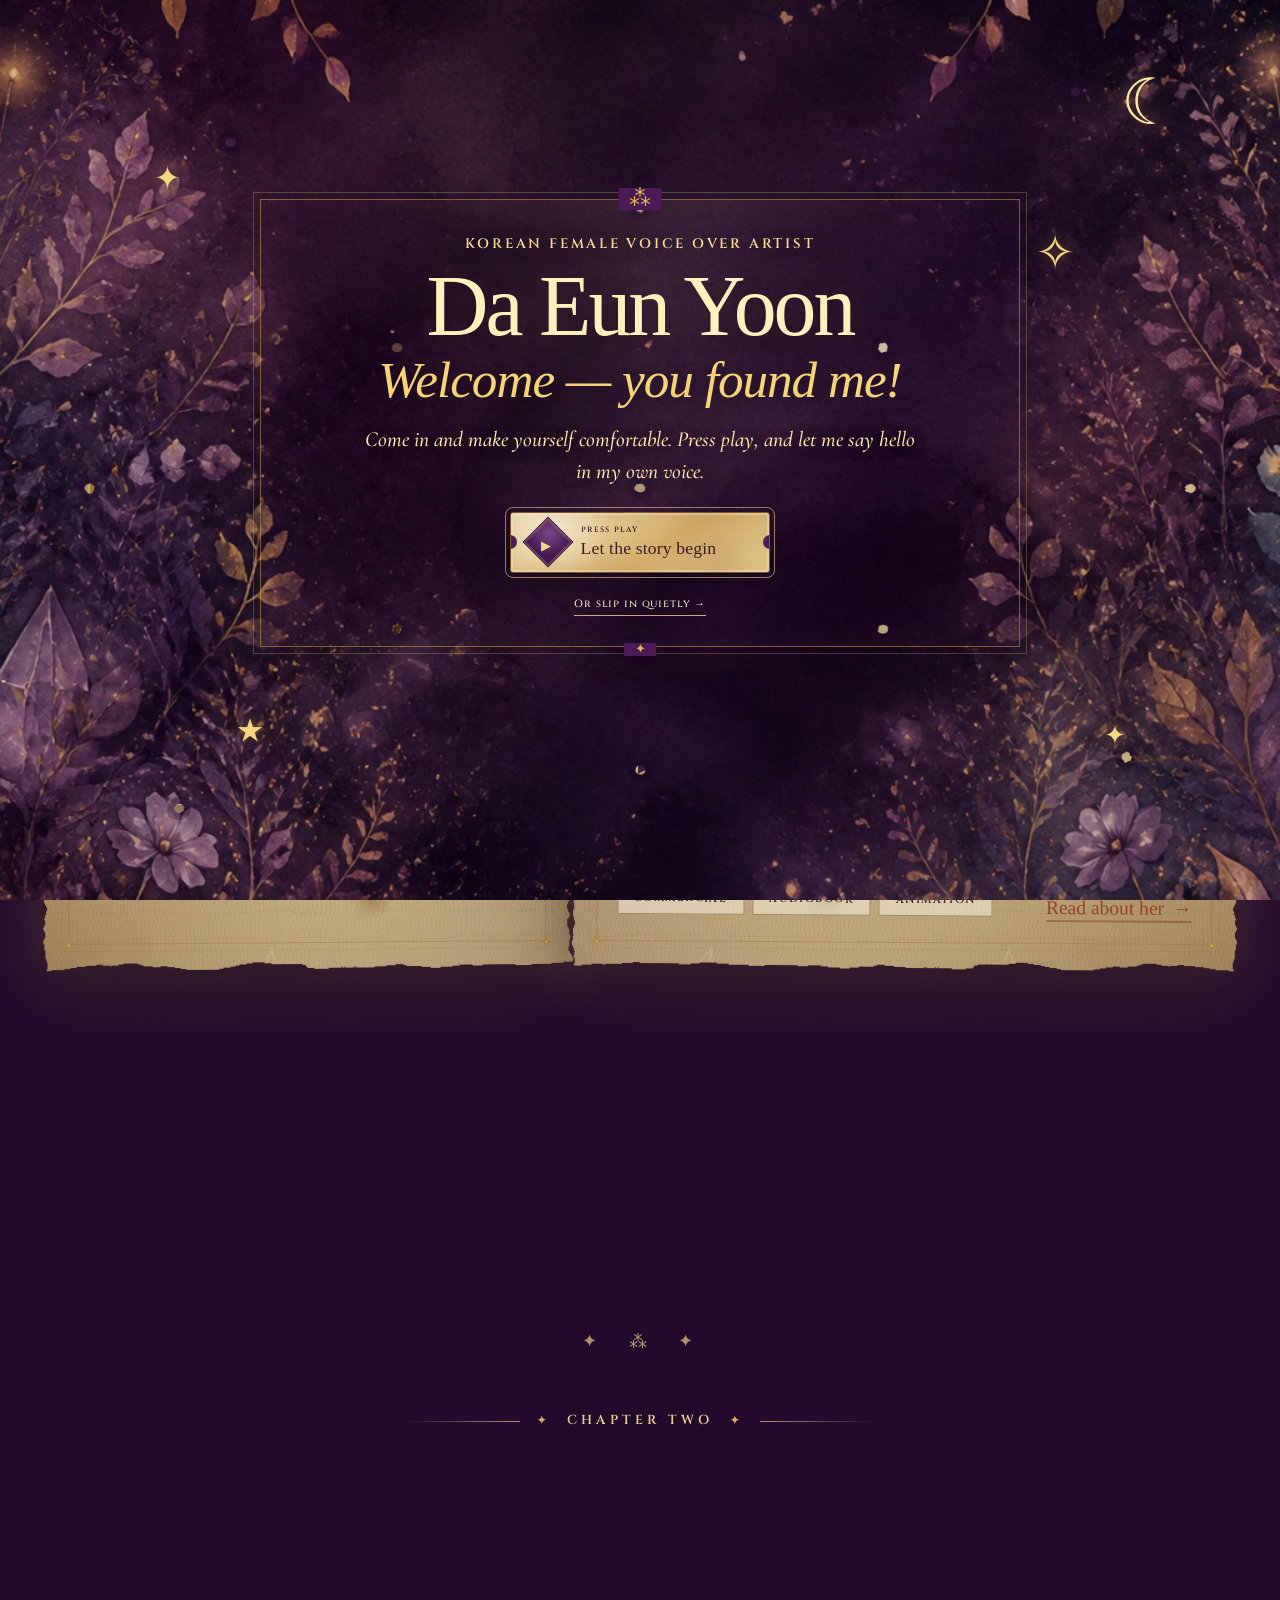
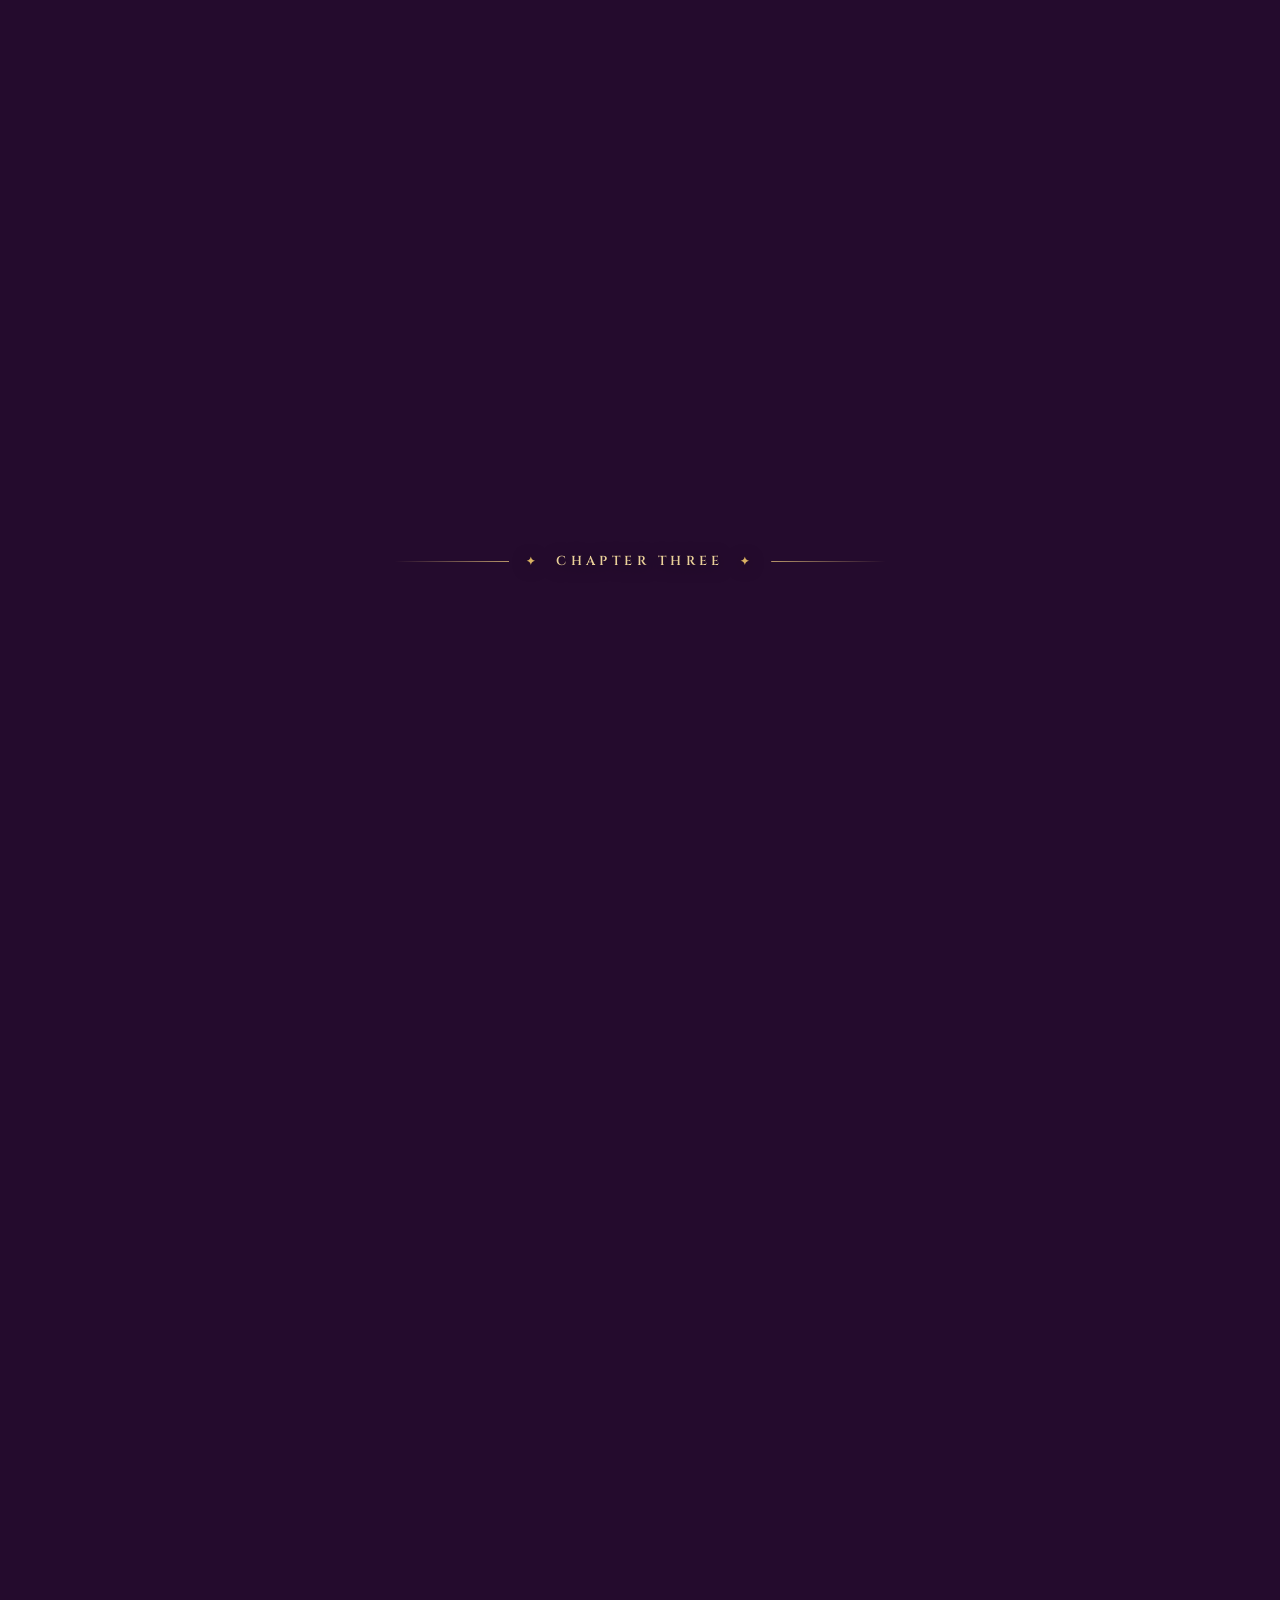
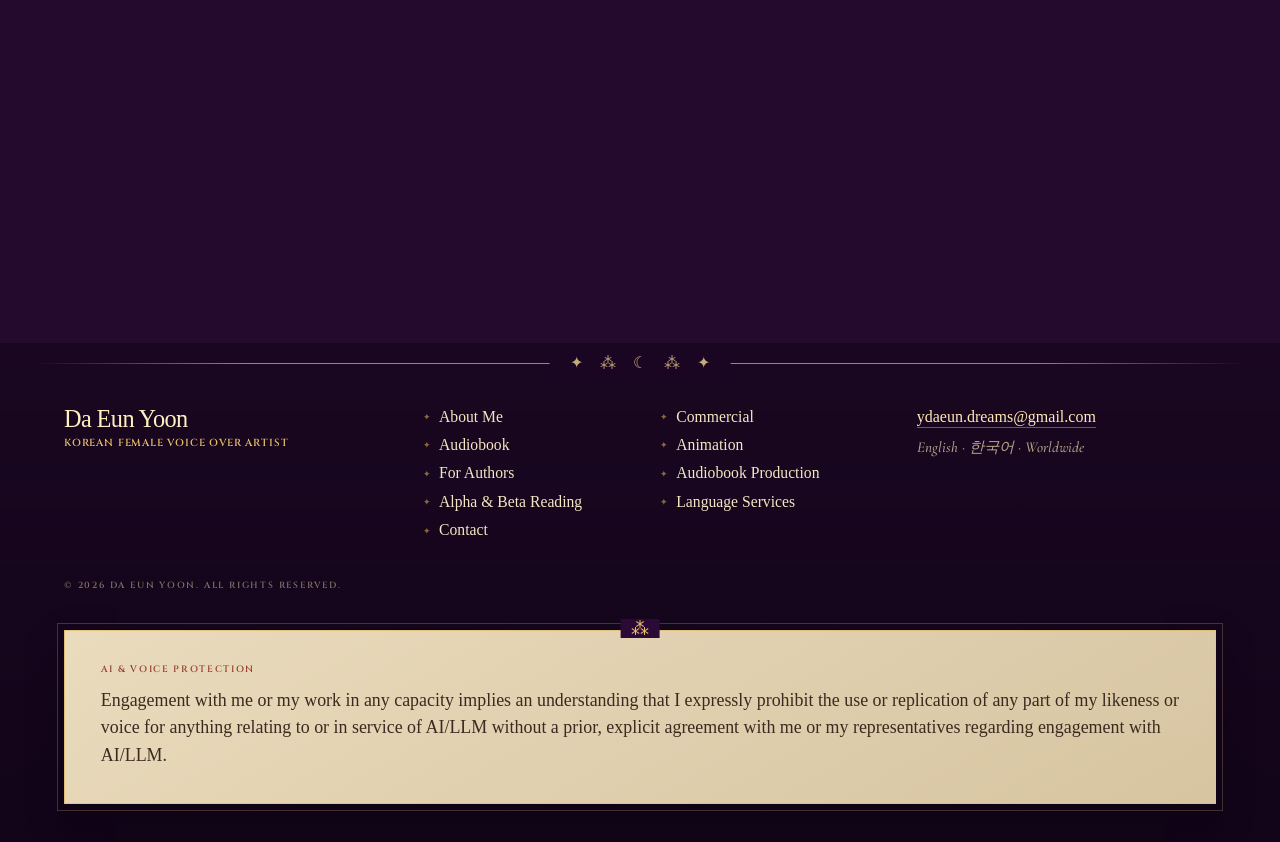
==== index.html @ 6a59459b "A title page, a real watermark, and the letter set as a book sets one The watermark looked bruised b" ====
<!doctype html>
<html lang="en">
<head>
  <meta charset="utf-8">
  <meta name="viewport" content="width=device-width, initial-scale=1">
  <meta name="description" content="Meet Da Eun Yoon, a multilingual Korean-English voice actor, storyteller and language professional recording from her home studio in Seoul.">
  <title>Da Eun Yoon | Korean Female Voice Over Artist</title>
  <link rel="preconnect" href="https://fonts.googleapis.com">
  <link rel="preconnect" href="https://fonts.gstatic.com" crossorigin>
  <link href="https://fonts.googleapis.com/css2?family=Cinzel:wght@500;600&family=Cormorant+Garamond:ital,wght@0,500;0,700;1,500&family=IM+Fell+English:ital@0;1&display=swap" rel="stylesheet">
  <link rel="stylesheet" href="styles.css">
</head>
<body class="page-home has-opening">
  <a class="skip-link" href="#main">Skip to content</a>

  <div class="stage-opening" data-opening aria-label="Website opening">
    <!-- The veil dissolves through an ink mask; script.js grows the blots. -->
    <svg class="ink-veil" viewBox="0 0 100 100" preserveAspectRatio="xMidYMid slice" aria-hidden="true">
      <defs>
        <radialGradient id="ink-soak">
          <stop offset="0%" stop-color="#000"/>
          <stop offset="68%" stop-color="#000"/>
          <stop offset="84%" stop-color="#555"/>
          <stop offset="94%" stop-color="#b4b4b4"/>
          <stop offset="100%" stop-color="#fff"/>
        </radialGradient>
        <mask id="ink-open" maskUnits="userSpaceOnUse" x="0" y="0" width="100" height="100">
          <rect x="0" y="0" width="100" height="100" fill="#fff"/>
          <g data-ink-front fill="url(#ink-soak)" style="isolation:isolate"></g>
        </mask>
        <mask id="ink-rim" maskUnits="userSpaceOnUse" x="0" y="0" width="100" height="100">
          <rect x="0" y="0" width="100" height="100" fill="#000"/>
          <g data-ink-edge fill="none" stroke="#fff" stroke-width="13"></g>
        </mask>
      </defs>
      <!-- Nesting the wet edge inside the reveal mask keeps it on the unsoaked
           side of the front, so interior seams between blots never show. -->
      <g mask="url(#ink-open)">
        <image class="ink-art" href="assets/images/opening/enchanted-watercolor-curtain.jpg" x="0" y="0" width="100" height="100" preserveAspectRatio="xMidYMid slice"/>
        <rect class="ink-shade" x="0" y="0" width="100" height="100"/>
        <g class="ink-rim" mask="url(#ink-rim)"><rect x="0" y="0" width="100" height="100"/></g>
      </g>
    </svg>
    <div class="ink-sparkles" data-ink-sparkles aria-hidden="true"></div>
    <div class="opening-stars" aria-hidden="true"><i>✦</i><i>✧</i><i>⋆</i><i>✦</i><i class="opening-moon">☾</i></div>
    <div class="opening-copy">
      <p class="opening-eyebrow">Korean Female Voice Over Artist</p>
      <p class="opening-title"><span class="opening-name">Da Eun Yoon</span><em class="opening-welcome">Welcome — you found me!</em></p>
      <p class="opening-intro">Come in and make yourself comfortable. Press play, and let me say hello in my own voice.</p>
      <button class="opening-button" type="button" data-curtain-open><span class="play-glyph">▶</span><span><small>Press play</small>Let the story begin</span></button>
      <button class="opening-skip" type="button" data-curtain-skip>Or slip in quietly <span>→</span></button>
      <audio data-opening-audio preload="none" src="assets/audio/commercial-english.mp3"></audio>
    </div>
  </div>
  <button class="opening-audio-stop" type="button" data-opening-stop hidden><span>■</span> Stop voice</button>

  <header class="site-header">
    <a class="brand" href="index.html" aria-label="Da Eun Yoon home"><span>Da Eun Yoon</span><small>Korean Female Voice Over Artist</small></a>
    <button class="menu-toggle" type="button" aria-label="Open menu" aria-expanded="false" aria-controls="site-nav" data-menu-toggle><span></span><span></span></button>
    <nav id="site-nav" class="site-nav" aria-label="Main navigation" data-menu>
      <a class="active" href="index.html">Home</a>
      <a href="about.html">About Me</a>
      <details class="nav-group">
        <summary>Voice Over <span aria-hidden="true">⌄</span></summary>
        <div class="nav-dropdown"><a href="commercial.html">Commercial</a><a href="audiobook.html">Audiobook</a><a href="animation.html">Animation</a></div>
      </details>
      <details class="nav-group">
        <summary>For Authors <span aria-hidden="true">⌄</span></summary>
        <div class="nav-dropdown"><a href="authors.html">For Authors</a><a href="audiobook-production.html">Audiobook Production</a><a href="alpha-beta-reading.html">Alpha &amp; Beta Reading</a></div>
      </details>
      <a href="language-services.html">Language Services</a>
      <a class="nav-contact" href="contact.html">Contact <span>↗</span></a>
    </nav>
  </header>

  <!-- Torn-paper edges. The filters distort only the paper layers, never the text. -->
  <svg class="tale-defs" aria-hidden="true" focusable="false" width="0" height="0">
    <filter id="deckle" x="-8%" y="-8%" width="116%" height="116%" color-interpolation-filters="sRGB">
      <feTurbulence type="fractalNoise" baseFrequency="0.013 0.05" numOctaves="3" seed="9" result="grain"/>
      <feDisplacementMap in="SourceGraphic" in2="grain" scale="13" xChannelSelector="R" yChannelSelector="G"/>
    </filter>
    <filter id="deckle-wide" x="-6%" y="-12%" width="112%" height="124%" color-interpolation-filters="sRGB">
      <feTurbulence type="fractalNoise" baseFrequency="0.008 0.06" numOctaves="3" seed="23" result="grain"/>
      <feDisplacementMap in="SourceGraphic" in2="grain" scale="11" xChannelSelector="R" yChannelSelector="G"/>
    </filter>
  </svg>

  <main id="main">
    <section class="tale-spread" aria-labelledby="tale-opening-line">
      <p class="tale-chapter-mark"><i aria-hidden="true">✦</i><span>Chapter One</span><i aria-hidden="true">✦</i></p>

      <div class="tale-book">
        <article class="tale-leaf tale-leaf-verso reveal">
          <span class="tale-paper" aria-hidden="true"></span>
          <div class="tale-leaf-inner">
            <figure class="tale-portrait">
              <div class="tale-arch">
                <img src="assets/images/home/da-eun-hero.webp" alt="Da Eun Yoon recording at her microphone" width="1500" height="2000" decoding="async" fetchpriority="high">
                <span class="tale-arch-deco" aria-hidden="true">
                  <b class="tale-arch-rule"></b>
                  <i class="" style="--x:6%;--y:20%;--s:22px;--d:0.0s"></i>
                  <i class="is-star" style="--x:88%;--y:14%;--s:17px;--d:0.7s"></i>
                  <i class="" style="--x:2%;--y:52%;--s:15px;--d:1.4s"></i>
                  <i class="" style="--x:94%;--y:44%;--s:19px;--d:2.1s"></i>
                  <i class="is-star" style="--x:10%;--y:80%;--s:13px;--d:2.8s"></i>
                  <i class="" style="--x:90%;--y:76%;--s:15px;--d:3.5s"></i>
                  <i class="is-star" style="--x:46%;--y:3%;--s:17px;--d:4.2s"></i>
                  <i class="" style="--x:22%;--y:7%;--s:13px;--d:4.9s"></i>
                  <i class="" style="--x:70%;--y:5%;--s:15px;--d:5.6s"></i>
                  <i class="" style="--x:-2%;--y:34%;--s:12px;--d:6.3s"></i>
                  <i class="is-star" style="--x:97%;--y:62%;--s:13px;--d:7.0s"></i>
                  <i class="" style="--x:34%;--y:96%;--s:15px;--d:7.7s"></i>
                  <i class="" style="--x:64%;--y:97%;--s:12px;--d:8.4s"></i>
                </span>
              </div>
              <figcaption>Recorded in her own small chamber<br><span>RØDE NT1 · Scarlett 2i2 · Audacity</span></figcaption>
            </figure>
          </div>
        </article>

        <article class="tale-leaf tale-leaf-recto reveal delay-1">
          <span class="tale-paper" aria-hidden="true"></span>
          <div class="tale-leaf-inner">
            <p class="tale-cartouche" aria-hidden="true"><i>✦</i><b>❦</b><i>✦</i></p>

            <h1 class="tale-byline tale-byline-open" id="tale-opening-line">
              <span class="tale-name">Da Eun Yoon</span>
              <span class="tale-epithet">The Storytelling Fairy</span>
              <span class="tale-role">Korean &amp; English Voice Over Artist</span>
            </h1>

            <p class="tale-ask">Can I be the voice for your story?</p>

            <section class="tale-voices" id="featured-demos" aria-labelledby="tale-voices-heading">
              <h2 class="tale-rubric tale-rubric-lead" id="tale-voices-heading"><span>Come and listen</span></h2>

              <div class="audio-player tale-track" data-audio-player>
                <button type="button" class="audio-toggle" aria-label="Play commercial demo" data-fairy-stop="1"><span>▶</span></button>
                <div class="audio-info"><strong>Commercial</strong><div class="audio-track"><i></i></div><small data-time>01:27</small></div>
                <audio preload="none" src="assets/audio/commercial-english.mp3"></audio>
              </div>
              <div class="audio-player tale-track" data-audio-player>
                <button type="button" class="audio-toggle" aria-label="Play audiobook demo"><span>▶</span></button>
                <div class="audio-info"><strong>Audiobook</strong><div class="audio-track"><i></i></div><small data-time>02:58</small></div>
                <audio preload="none" src="assets/audio/audiobook-featured.mp3"></audio>
              </div>
              <div class="audio-player tale-track" data-audio-player>
                <button type="button" class="audio-toggle" aria-label="Play animation demo"><span>▶</span></button>
                <div class="audio-info"><strong>Animation</strong><div class="audio-track"><i></i></div><small data-time>02:36</small></div>
                <audio preload="none" src="assets/audio/animation-english.mp3"></audio>
              </div>
            </section>

            <nav class="tale-more" aria-label="More voice over demos">
              <p>Hear more, in full</p>
              <span><a class="tale-pill" href="commercial.html">Commercial</a><a class="tale-pill" href="audiobook.html">Audiobook</a><a class="tale-pill" href="animation.html">Animation</a></span>
              <a class="tale-onward" href="about.html" data-fairy-stop="2">Read about her <em aria-hidden="true">→</em></a>
            </nav>
          </div>
        </article>
      </div>

      <article class="tale-leaf tale-slip reveal delay-2" aria-labelledby="tale-notes-heading">
        <span class="tale-paper" aria-hidden="true"></span>
        <div class="tale-leaf-inner">
          <h2 class="tale-rubric tale-rubric-lead" id="tale-notes-heading"><span>What makes Da Eun special</span></h2>
          <dl class="tale-dl">
            <div><dt>Multilingual storyteller</dt><dd>Native Korean &amp; English · Intermediate Spanish &amp; Mandarin</dd></div>
            <div><dt>Wandered far</dt><dd>Seoul · Chicago · New York City · Singapore</dd></div>
            <div><dt>Raised on stage &amp; ink</dt><dd>Theatre · Acting · Playwriting · Costume design · Visual art</dd></div>
            <div><dt>Keeper of two tongues</dt><dd>Interpreted across webtoon, trade &amp; export, K-beauty, food, fire safety, pilates — and whatever comes next</dd></div>
            <div><dt>After hours</dt><dd>Cat parent · Painting · Cooking · Collecting languages · Crime thrillers from <em>Castle</em> to <em>The Mentalist</em> · Hot chocolate, and yes, the marshmallows too</dd></div>
          </dl>
          <p class="tale-sendoff">Let your journey begin<i aria-hidden="true">✦</i></p>
        </div>
      </article>

      <p class="tale-flourish" aria-hidden="true">✦ &nbsp; ⁂ &nbsp; ✦</p>
    </section>

    <section class="tale-chapter" aria-labelledby="audible-heading">
      <p class="tale-chapter-mark"><i aria-hidden="true">✦</i><span>Chapter Two</span><i aria-hidden="true">✦</i></p>

      <div class="tale-sheet reveal">
        <span class="tale-paper" aria-hidden="true"></span>

        <div class="tale-ribbon" aria-hidden="true">
          <div class="tale-ribbon-track">
            <span>Currently playing on Audible</span><i>✦</i><span>Currently playing on Audible</span><i>✦</i><span>Currently playing on Audible</span><i>✦</i><span>Currently playing on Audible</span><i>✦</i>
          </div>
        </div>

        <div class="tale-sheet-inner">
          <header class="tale-chapter-head">
            <h2 id="audible-heading">The newest stories <em>in my voice.</em></h2>
            <a class="tale-quill" href="https://www.audible.com/search?searchNarrator=Da+Eun+Yoon" target="_blank" rel="noopener">View the Whole Audible Page <em aria-hidden="true">↗</em></a>
          </header>

          <ol class="tale-shelf">
            <li><a href="https://www.audible.com/pd/Love-Language-Audiobook/B0GGVCK79Q" target="_blank" rel="noopener" data-fairy-stop="3"><span class="tale-folio">I</span><strong>Love Language</strong><em>Christine Ko</em><b>Listen <i aria-hidden="true">↗</i></b></a></li>
            <li><a href="https://www.audible.com/search?keywords=The+Loom+Tree" target="_blank" rel="noopener"><span class="tale-folio">II</span><strong>The Loom Tree</strong><em>Angela Mi Young Hur</em><b>Listen <i aria-hidden="true">↗</i></b></a></li>
            <li><a href="https://www.audible.com/search?keywords=Inheritance+Jane+Park" target="_blank" rel="noopener"><span class="tale-folio">III</span><strong>Inheritance</strong><em>Jane Park</em><b>Listen <i aria-hidden="true">↗</i></b></a></li>
          </ol>

          <p class="tale-marginalia"><span>Coming soon</span> <em>The Silence Between</em> <i aria-hidden="true">✦</i></p>

          <section class="tale-press" aria-label="Publishers Da Eun has recorded for">
            <h3>Stories recorded for</h3>
            <div>
              <img src="assets/images/home/penguin-random-house.webp" alt="Penguin Random House Audio" width="402" height="125" loading="lazy" decoding="async">
              <img src="assets/images/home/audible.webp" alt="Audible" width="351" height="143" loading="lazy" decoding="async">
              <img src="assets/images/home/tantor.webp" alt="Tantor Media" width="212" height="237" loading="lazy" decoding="async">
              <img src="assets/images/home/tuttle.webp" alt="Tuttle Publishing" width="250" height="78" loading="lazy" decoding="async">
              <img src="assets/images/home/dreamscape-logo.jpg" alt="Dreamscape Media" width="1610" height="846" loading="lazy" decoding="async">
              <img class="is-reversed" src="assets/images/home/podium-logo.svg" alt="Podium Audio" width="122" height="23" loading="lazy" decoding="async">
              <span class="tale-press-more">And more…</span>
            </div>
          </section>
        </div>
      </div>
    </section>

    <section class="tale-chapter tale-letter-chapter" aria-labelledby="letter-heading">
      <p class="tale-chapter-mark"><i aria-hidden="true">✦</i><span>Chapter Three</span><i aria-hidden="true">✦</i></p>

      <div class="tale-sheet tale-letter reveal">
        <span class="tale-paper" aria-hidden="true"></span>
        <div class="tale-sheet-inner">
          <h2 class="tale-rubric" id="letter-heading"><span>A letter, left open on the desk</span></h2>

          <div class="tale-letter-text">
          <p class="tale-salutation">Dear fellow storyteller,</p>

          <div class="tale-prose tale-letter-body">
            <p>Stories — books, theatre, film — have accompanied my life for as long as I can remember. They have brought me great joy and just as much heartache, because I follow the characters closely and step into their world as though it were my own. And each time one ends, I find I am carrying something out of it that I never brought in.</p>
            <p>That is why I have fallen in love with this craft. Everything moves so quickly now that we barely have time to look into our own lives, let alone a neighbour’s. A story is somewhere to stop and breathe — to live a while as someone else, and come back holding a small piece of what makes each of us human.</p>
            <p>Once, in an acting class at Northwestern University, we were asked to bring in someone from our own lives and play them. I brought my Korean grandmother: the one who sat by the window and prayed, somewhere far inside a world of her own, who never seemed to hear a seven-year-old asking her to come out and play in the snow.</p>
            <p>What has stayed with me is what happened when I finished. Every one of my classmates had something to say. Something in it had found them, or risen up in them unasked. Some had seen their own grandmother. Some had seen themselves — the child doing the calling. Some had seen a person they spent years trying to reach and never did.</p>
            <p>Nothing in that piece was familiar to them: not the language, not the country, not the century my grandmother seemed to be living in. Six and a half thousand miles lay between that classroom and the window she sat at. And still it found them. That was when I understood how far and how deep a story can travel — straight through the walls we build to keep ourselves safe, and then grow too afraid to open, in case the whole house comes down.</p>
            <p>It doesn’t. It only adds another room. That is why I tell stories, and why I believe every one of them deserves a corner of the world’s bookshelf. I would like to help yours reach the corner it is looking for.</p>
            <p>Thank you for coming this far. You have heard mine now — so tell me yours. Turn the page, and let us find out what we might make together.</p>
          </div>

          <p class="tale-signoff">Warmly,<span>Da Eun Yoon</span></p>
          <span class="tale-wax" aria-hidden="true"><b>DY</b></span>
          </div>

          <nav class="tale-letter-ways" aria-label="Ways to begin">
            <a class="tale-seal-link" href="mailto:ydaeun.dreams@gmail.com?subject=Voice%20over%20enquiry&amp;body=Hi%20Da%20Eun%2C%0A%0A%E2%80%94%20About%20you%20%E2%80%94%0AName%3A%0ACompany%20%2F%20brand%3A%0AWebsite%3A%0A%0A%E2%80%94%20The%20project%20%E2%80%94%0AProject%20type%3A%20(commercial%2C%20audiobook%2C%20animation%2C%20e-learning%2C%20narration%2C%20other)%0ALanguage%3A%20(English%2C%20Korean%2C%20or%20both)%0AScript%20length%3A%20(word%20count%2C%20or%20finished%20minutes)%0ATone%20%2F%20feeling%3A%0AReference%20(optional)%3A%20(a%20link%20to%20a%20read%20you%20like)%0A%0A%E2%80%94%20Usage%20%E2%80%94%0AWhere%20it%20will%20run%3A%20(broadcast%2C%20online%2C%20social%2C%20internal%2C%20retail%2C%20phone%20system)%0ATerritory%3A%0ATerm%3A%20(how%20long%20it%20stays%20in%20use)%0A%0A%E2%80%94%20Practicalities%20%E2%80%94%0ADeadline%3A%0ASession%3A%20(self-directed%2C%20or%20live%20direction%20by%20Zoom%20%2F%20Source-Connect)%0ADeliverables%3A%20(raw%20or%20edited%2C%20file%20format)%0ABudget%20range%3A%0A%0AA%20little%20more%20about%20the%20project%3A%0A%0A%0AThank%20you%2C%0A">
              <b>Write to me directly</b>
              <em>ydaeun.dreams@gmail.com</em>
            </a>
            <a class="tale-seal-link" href="authors.html">
              <b>Audiobook production</b>
              <em>Full narration &amp; production for authors</em>
            </a>
            <a class="tale-seal-link" href="alpha-beta-reading.html">
              <b>Alpha &amp; beta reading</b>
              <em>An honest ear before you commit</em>
            </a>
            <a class="tale-seal-link" href="language-services.html">
              <b>Korean ↔ English</b>
              <em>Translation &amp; interpretation</em>
            </a>
          </nav>
        </div>
      </div>
    </section>
  </main>

  <footer class="site-footer"><div><a class="brand footer-brand" href="index.html"><span>Da Eun Yoon</span><small>Korean Female Voice Over Artist</small></a></div><div class="footer-nav"><a href="about.html">About Me</a><a href="commercial.html">Commercial</a><a href="audiobook.html">Audiobook</a><a href="animation.html">Animation</a><a href="authors.html">For Authors</a><a href="audiobook-production.html">Audiobook Production</a><a href="alpha-beta-reading.html">Alpha &amp; Beta Reading</a><a href="language-services.html">Language Services</a><a href="contact.html">Contact</a></div><div class="footer-contact"><a href="mailto:ydaeun.dreams@gmail.com">ydaeun.dreams@gmail.com</a><p>English · 한국어 · Worldwide</p></div><p class="legal">© <span data-year></span> Da Eun Yoon. All rights reserved.</p><div class="ai-protection" role="note" aria-label="AI and voice protection notice"><span>AI &amp; Voice Protection</span><p>Engagement with me or my work in any capacity implies an understanding that I expressly prohibit the use or replication of any part of my likeness or voice for anything relating to or in service of AI/LLM without a prior, explicit agreement with me or my representatives regarding engagement with AI/LLM.</p></div></footer>
  <script src="script.js"></script>
</body>
</html>
---- styles.css ----
/* ==========================================================================
   DA EUN YOON — "The illuminated leaf"
   One storybook vocabulary for every page: aged parchment laid on an
   enchanted ground, iron-gall ink, rubricated headings and gilt rules.
   Paper texture, foxing and torn edges live on a filtered <span class="tale-paper">
   so the SVG displacement never touches the type sitting above it.
   ========================================================================== */

:root {
  --leaf: #e8d5ad;          /* parchment body        */
  --leaf-lit: #f5e7c6;      /* where the light falls */
  --sepia: #3b2a20;         /* iron-gall ink         */
  --sepia-soft: #6d5641;    /* faded ink             */
  --sepia-read: #402d20;    /* ink at reading size   */
  --rubric: #98402f;        /* rubricated red        */
  --gilt: #b1873c;
  --gilt-lit: #e6c37c;
  --gilt-deep: #7f5c22;
  --dusk: #240b2d;          /* the ground beneath    */
  --story-gold: #e7bd62;
  --story-cream: #fff0c2;
  --cream: #fffaf1;
  --fell: "IM Fell English", Georgia, serif;
  --caps: "Cinzel", Georgia, serif;
  --hand: "Cormorant Garamond", Georgia, serif;
  /* The site chrome — header strip, nav panel, the fixed backdrop behind the
     page — shows this under gradients of .82 to .95 opacity, so it gets a
     heavily compressed copy: 264KB rather than 680KB, on every page. */
  --curtain: url("assets/images/opening/curtain-veil.jpg");
  --watermark: url("data:image/svg+xml,%3Csvg xmlns='http://www.w3.org/2000/svg' viewBox='0 0 240 240'%3E%3Cg fill='none' stroke='%23fffdf2' stroke-width='1.5' stroke-linejoin='round'%3E%3Cpath d='M60 34 L66 54 L86 60 L66 66 L60 86 L54 66 L34 60 L54 54 Z'/%3E%3Cpath d='M180 154 L186 174 L206 180 L186 186 L180 206 L174 186 L154 180 L174 174 Z'/%3E%3C/g%3E%3Cg fill='%23fffdf2'%3E%3Ccircle cx='180' cy='60' r='2.6'/%3E%3Ccircle cx='60' cy='180' r='2.6'/%3E%3C/g%3E%3C/svg%3E");
  --fiber: url("data:image/svg+xml,%3Csvg xmlns='http://www.w3.org/2000/svg' viewBox='0 0 220 220'%3E%3Cfilter id='f'%3E%3CfeTurbulence type='fractalNoise' baseFrequency='.85' numOctaves='3' stitchTiles='stitch'/%3E%3C/filter%3E%3Crect width='220' height='220' filter='url(%23f)'/%3E%3C/svg%3E");
}

* { box-sizing: border-box; }
html { scroll-behavior: smooth; overflow-x: clip; }
body { margin: 0; overflow-x: clip; background: var(--dusk); color: var(--sepia); font: 500 17.5px/1.62 var(--hand); }
body::before { content: ""; position: fixed; inset: 0; z-index: 99; pointer-events: none; opacity: .028; background-image: url("data:image/svg+xml,%3Csvg viewBox='0 0 180 180' xmlns='http://www.w3.org/2000/svg'%3E%3Cfilter id='n'%3E%3CfeTurbulence type='fractalNoise' baseFrequency='.8' numOctaves='3' stitchTiles='stitch'/%3E%3C/filter%3E%3Crect width='100%25' height='100%25' filter='url(%23n)'/%3E%3C/svg%3E"); }
/* height:auto is what makes the width/height attributes safe. Without it the
   attribute lands as a presentational hint, both axes become definite, and any
   aspect-ratio the layout depends on is ignored. Rules that genuinely want a
   fixed height (.tale-arch img, .tale-plate img) are more specific and win. */
img, video { display: block; max-width: 100%; height: auto; }
button, a { -webkit-tap-highlight-color: transparent; }
a { color: inherit; }
h1, h2, h3 { margin: 0; }
h1, h2, h3, p { overflow-wrap: anywhere; }
.skip-link { position: fixed; left: -999px; top: 1rem; z-index: 200; background: white; padding: .75rem 1rem; }
.skip-link:focus { left: 1rem; }
:focus-visible { outline: 2px solid var(--story-gold); outline-offset: 3px; }

.motion-ready .reveal { opacity: 0; transform: translateY(22px); transition: opacity .75s ease, transform .75s ease; }
.motion-ready .reveal.is-visible { opacity: 1; transform: none; }
.motion-ready .delay-1 { transition-delay: .12s; }
.motion-ready .delay-2 { transition-delay: .24s; }

/* Home already downloads the full-quality curtain for the opening dissolve,
   where it is the showpiece and only 20% shaded. Pointing its chrome at the
   same file means one image on that page instead of two. */
.page-home { --curtain: url("assets/images/opening/enchanted-watercolor-curtain.jpg"); }

/* --- Header --------------------------------------------------------------- */
.site-header { position: relative; z-index: 30; display: flex; align-items: center; justify-content: space-between; min-height: 82px; padding: .8rem max(4vw, 1.25rem); background: linear-gradient(90deg, rgba(18,2,24,.95), rgba(53,16,62,.88), rgba(18,2,24,.95)), var(--curtain) center 42% / cover; border-bottom: 1px solid rgba(231,189,98,.7); color: var(--story-cream); box-shadow: 0 6px 26px rgba(14,1,20,.5), inset 0 0 28px rgba(236,193,103,.08); }
.brand { display: flex; flex-direction: column; line-height: 1; text-decoration: none; }
.brand span { color: var(--story-cream); font: 400 1.55rem/1 var(--fell); letter-spacing: -.025em; }
.brand small { margin-top: .35rem; color: var(--story-gold); font: 600 .64rem/1.25 var(--caps); letter-spacing: .08em; text-transform: uppercase; }
.site-nav { display: flex; align-items: center; gap: clamp(.35rem, 1vw, .85rem); }
.site-nav a, .site-nav summary { position: relative; padding: .52rem .7rem; border: 1px solid transparent; border-radius: 3px; color: #f9ebc8; text-decoration: none; font: 400 .95rem/1 var(--fell); transition: color .2s, border-color .2s, background .2s, transform .2s; }
.site-nav summary { display: flex; align-items: center; gap: .45rem; list-style: none; cursor: pointer; }
.site-nav summary::-webkit-details-marker { display: none; }
.site-nav summary span { color: var(--story-gold); font-size: .72rem; transition: transform .2s; }
.nav-group { position: relative; }
.nav-group[open] summary span { transform: rotate(180deg); }
.site-nav a:hover, .site-nav a.active, .site-nav summary:hover, .nav-group.active > summary, .nav-group[open] > summary { border-color: rgba(231,189,98,.58); background: rgba(255,238,185,.1); color: #ffe09a; transform: translateY(-1px); }
.nav-dropdown { position: absolute; z-index: 50; top: calc(100% + .75rem); left: 50%; display: none; width: max-content; min-width: 210px; padding: .5rem; border: 1px solid rgba(231,189,98,.62); background: linear-gradient(rgba(45,9,53,.97), rgba(28,4,35,.99)), var(--curtain) center / cover; box-shadow: 0 14px 30px rgba(13,1,17,.3); transform: translateX(-50%); }
.nav-group[open] .nav-dropdown { display: grid; }
.nav-dropdown a { display: block; padding: .72rem .85rem; border: 0; border-bottom: 1px solid rgba(231,189,98,.18); border-radius: 0; white-space: nowrap; }
.nav-dropdown a:last-child { border-bottom: 0; }
.nav-dropdown a:hover, .nav-dropdown a.active { border-color: rgba(231,189,98,.18); background: rgba(255,238,185,.1); transform: none; }
.site-nav .nav-contact { padding: .58rem .85rem; border: 1px solid #d8ad54; border-radius: 3px; background: linear-gradient(145deg, #f3e3b9, #d5af6c 60%, #efd79e); color: #3a1c27; box-shadow: inset 0 0 0 2px rgba(255,246,218,.35), 0 4px 12px rgba(15,2,19,.22); }
.site-nav .nav-contact:hover, .site-nav .nav-contact.active { border-color: #f0d184; background: linear-gradient(145deg, #fff0c6, #e1bc73 60%, #f4dfa9); color: #32123d; }
.menu-toggle { display: none; width: 44px; height: 44px; border: 0; background: transparent; padding: 12px; }
.menu-toggle span { display: block; height: 2px; margin: 6px 0; background: var(--story-gold); transition: transform .2s; }

/* --- Opening curtain ------------------------------------------------------ */
.stage-opening { position: fixed; inset: 0; z-index: 120; display: grid; place-items: center; min-height: 100vh; min-height: 100dvh; overflow: hidden; background: transparent; color: var(--cream); }
.stage-opening.is-gone { display: none; pointer-events: none; }

/* The veil, dissolved by spreading ink rather than pulled aside ------------- */
.ink-veil { position: absolute; z-index: 0; inset: 0; width: 100%; height: 100%; }
.ink-shade { fill: rgba(16, 2, 22, .2); }
.ink-blot { transform: translate(var(--x), var(--y)) rotate(var(--r0)) scale(.004); }
[data-ink-front] .ink-blot { mix-blend-mode: darken; }
.stage-opening.is-open .ink-blot {
  animation: inkSpread 1900ms cubic-bezier(.26, .66, .36, 1) var(--d) both;
}
.stage-opening.is-open .ink-blot-drop { animation-duration: 1200ms; }
@keyframes inkSpread {
  from { transform: translate(var(--x), var(--y)) rotate(var(--r0)) scale(.004); }
  to   { transform: translate(var(--x), var(--y)) rotate(var(--r1)) scale(calc(var(--s) / 100)); }
}
/* pigment pooling where the paper is still wet */
.ink-rim rect { fill: #1c0526; }
.ink-rim { opacity: .3; }
.stage-opening.is-open .ink-veil { animation: inkVeilSoak 900ms ease-in 2650ms both; }
@keyframes inkVeilSoak { to { opacity: 0; } }

/* gold motes catching the light along the wet edge */
.ink-sparkles { position: absolute; z-index: 4; inset: 0; overflow: hidden; pointer-events: none; }
.ink-mote {
  position: absolute;
  width: 4px;
  height: 4px;
  border-radius: 50%;
  background: radial-gradient(circle at 35% 32%, #fffdf0, #ffd982 52%, rgba(224, 158, 54, 0) 78%);
  box-shadow: 0 0 10px rgba(255, 214, 130, .85);
  animation: inkMote 1150ms ease-out forwards;
}
.ink-mote.is-star {
  width: auto;
  height: auto;
  border-radius: 0;
  background: none;
  box-shadow: none;
  color: #ffe09b;
  font: 400 .78rem/1 Georgia, serif;
  text-shadow: 0 0 12px rgba(255, 213, 126, .95);
}
@keyframes inkMote {
  from { opacity: 0; transform: translate(0, 0) scale(.2); }
  22%  { opacity: 1; transform: translate(0, 0) scale(var(--scale)); }
  to   { opacity: 0; transform: translate(var(--drift), var(--rise)) scale(calc(var(--scale) * .35)); }
}
.opening-copy { position: relative; top: -3vh; z-index: 3; width: min(82%, 760px); padding: clamp(1.35rem, 2.8vw, 2.2rem) clamp(1.2rem, 4vw, 3.4rem) clamp(1.25rem, 2.6vw, 1.9rem); border: 1px solid rgba(229,181,77,.48); outline: 1px solid rgba(244,211,137,.25); outline-offset: 6px; background: radial-gradient(ellipse at 50% 15%, rgba(255,235,178,.08), transparent 58%), rgba(35,7,42,.12); color: #fff0c7; box-shadow: inset 0 0 35px rgba(246,211,130,.035), 0 12px 40px rgba(14,0,18,.12); text-align: center; text-shadow: 0 2px 16px rgba(12,0,18,.45); transition: opacity .24s ease, transform .24s ease; }
.opening-copy::before, .opening-copy::after { position: absolute; left: 50%; padding: 0 .65rem; background: #4e1c59; color: #e7b94e; font: 400 1.35rem/1 var(--fell); transform: translateX(-50%); }
.opening-copy::before { content: "⁂"; top: -.72rem; }
.opening-copy::after { content: "✦\FE0E"; bottom: -.62rem; font-size: .8rem; }
.stage-opening.is-open .opening-copy { opacity: 0; transform: scale(.965) translateY(-6px); pointer-events: none; transition: opacity .5s ease, transform .7s cubic-bezier(.3,.7,.3,1); }
.stage-opening.is-open .opening-stars { opacity: 0; transition: opacity .8s ease; }
.opening-eyebrow { margin: 0 0 .85rem; color: #f7dc98; font: 600 clamp(0.72rem, 1.08vw, 0.912rem)/1.4 var(--caps); letter-spacing: .2em; text-transform: uppercase; }
/* Not a heading: the curtain is a splash, and the page's real h1 is her
   name inside <main>. Two h1s saying "Da Eun Yoon" helped nobody. */
.opening-title { margin: 0; }
.opening-name { display: block; color: #fff1be; font: 400 clamp(3.4rem, 6.7vw, 6.35rem)/.9 var(--fell); letter-spacing: -.035em; text-shadow: 0 3px 18px rgba(22,2,26,.55), 0 0 24px rgba(255,219,120,.12); }
.opening-welcome { display: block; margin-top: .18em; color: #f6d477; font: italic 400 clamp(2rem, 4vw, 3.55rem)/.96 var(--fell); letter-spacing: -.02em; }
.opening-intro { max-width: 560px; margin: 1.2rem auto 1.45rem; color: #ffe9ad; font: italic 500 clamp(1.218rem, 1.682vw, 1.485rem)/1.5 var(--hand); }
.opening-button { position: relative; display: inline-flex; align-items: center; gap: .9rem; min-width: 260px; padding: .72rem 1.2rem; overflow: hidden; border: 1px solid #7d5528; border-radius: 3px; outline: 1px solid rgba(241,211,147,.58); outline-offset: 4px; background: radial-gradient(circle at 18% 22%, rgba(255,255,255,.46), transparent 25%), radial-gradient(circle at 82% 78%, rgba(126,77,29,.19), transparent 33%), linear-gradient(145deg,#f3e3b9,#d5af6c 58%,#efd79e); color: #3a1c27; box-shadow: 0 10px 24px rgba(0,0,0,.31), inset 0 0 20px rgba(116,67,22,.15), inset 0 0 0 2px rgba(255,246,218,.4); cursor: pointer; transition: transform .2s, box-shadow .2s; }
.opening-button::before, .opening-button::after { content: ""; position: absolute; top: 50%; width: 14px; height: 14px; border-radius: 50%; background: #4a1d58; transform: translateY(-50%); }
.opening-button::before { left: -8px; }.opening-button::after { right: -8px; }
.opening-button:hover { transform: translateY(-3px); box-shadow: 0 13px 28px rgba(0,0,0,.36), inset 0 0 0 2px rgba(255,248,220,.58); }
.opening-button > span:last-child { display: grid; text-align: left; font: 400 1.1rem/1.05 var(--fell); letter-spacing: .01em; }
.opening-button small { margin-bottom: .25rem; font: 600 .48rem/1 var(--caps); letter-spacing: .16em; text-transform: uppercase; }
.play-glyph { display: grid; place-items: center; width: 36px; height: 36px; border: 1px solid #32123d; background: radial-gradient(circle at 35% 30%, #7b4785, #42174f 70%); color: #f2d591; box-shadow: inset 0 0 0 2px rgba(240,207,127,.16); padding: 0 0 1px 2px; transform: rotate(45deg); }
.opening-button .play-glyph { font-size: 0; }
.opening-button .play-glyph::after { content: "▶"; font-size: .8rem; transform: rotate(-45deg); }
.opening-skip { display: block; margin: 1.25rem auto 0; padding: .25rem 0; border: 0; border-bottom: 1px solid rgba(255,232,170,.72); background: transparent; color: #fff3cf; font: 500 .66rem var(--caps); letter-spacing: .08em; cursor: pointer; }
.opening-skip:hover { color: white; border-color: white; }
.opening-audio-stop { position: fixed; z-index: 110; top: max(5.8rem, 9vh); right: max(1rem,3vw); display: inline-flex; align-items: center; gap: .65rem; padding: .72rem 1rem; border: 1px solid #ddb956; border-radius: 99px; background: #32103d; color: #fff0bc; box-shadow: 0 7px 20px rgba(25,4,30,.28), inset 0 0 0 2px rgba(255,223,135,.08); font: 600 .62rem var(--caps); letter-spacing: .06em; cursor: pointer; animation: stopControlIn .28s ease both; }
.opening-audio-stop[hidden] { display: none; }
.opening-audio-stop span { color: #f4cf72; font-size: .58rem; }
.opening-stars { position: absolute; inset: 0; z-index: 2; pointer-events: none; transition: opacity .58s ease; }
.opening-stars i { position: absolute; font-style: normal; color: #f6d680; text-shadow: 0 0 18px rgba(255,220,123,.46); animation: twinkle 2.2s ease-in-out infinite alternate; }
.opening-stars i:nth-child(1) { left: 12%; top: 17%; font-size: 2rem; }.opening-stars i:nth-child(2) { right: 16%; top: 24%; font-size: 3rem; animation-delay: .7s; }.opening-stars i:nth-child(3) { left: 18%; bottom: 13%; font-size: 4rem; animation-delay: 1.2s; }.opening-stars i:nth-child(4) { right: 12%; bottom: 16%; font-size: 1.6rem; }
.opening-stars .opening-moon { right: 8%; top: 8%; color: #ffe5a1; font-size: clamp(3.2rem, 5vw, 5rem); line-height: 1; text-shadow: 0 0 22px rgba(255,221,126,.58); animation-delay: .35s; }
@keyframes twinkle { to { transform: scale(.55) rotate(20deg); opacity: .3; } }
@keyframes stopControlIn { from { opacity: 0; transform: translateY(10px); } }

/* --- Shared audio player skeleton ---------------------------------------- */
.audio-player { display: flex; align-items: center; gap: 1rem; min-width: 0; }
.audio-toggle { flex: 0 0 auto; display: grid; place-items: center; width: 48px; height: 48px; border-radius: 50%; cursor: pointer; }
.audio-toggle span { padding-left: 2px; }
.audio-player.is-playing .audio-toggle span { font-size: 0; padding: 0; }
.audio-player.is-playing .audio-toggle span::after { content: "Ⅱ"; font-size: .85rem; }
.audio-info { flex: 1; min-width: 0; display: grid; grid-template-columns: 1fr auto; align-items: center; gap: .3rem .8rem; }
.audio-info strong { grid-column: 1/-1; overflow: hidden; text-overflow: ellipsis; white-space: nowrap; }
.audio-track { position: relative; height: 5px; overflow: hidden; background: rgba(23,35,31,.18); cursor: pointer; }
.audio-track i { position: absolute; inset: 0; width: auto; transform: scaleX(0); transform-origin: left center; pointer-events: none; }

/* --- The ground ----------------------------------------------------------- */
.tale-defs { position: absolute; width: 0; height: 0; overflow: hidden; }

/* The ground moves onto the fixed layer below, so the starfield can sit
   between it and the page. main painting its own gradient buried them. */
main { position: relative; }
main::before {
  content: "";
  position: fixed;
  inset: 0;
  z-index: -1;
  pointer-events: none;
  background:
    linear-gradient(168deg, rgba(34, 10, 44, .86), rgba(84, 42, 100, .68) 44%, rgba(26, 10, 38, .89)),
    var(--curtain) center / cover;
}

/* --- Chapter marks written straight onto the ground ---------------------- */
.tale-chapter-mark {
  display: flex;
  align-items: center;
  justify-content: center;
  gap: clamp(.7rem, 1.3vw, 1.25rem);
  margin: 0 0 clamp(1.15rem, 2vw, 2rem);
  color: #ecd29a;
  font: 600 clamp(0.72rem, 1.02vw, 0.888rem)/1 var(--caps);
  letter-spacing: .34em;
  text-transform: uppercase;
  text-align: center;
  text-shadow: 0 2px 16px rgba(10, 0, 16, .7);
}
.tale-chapter-mark i { color: #d9b262; font-size: .85em; font-style: normal; }
.tale-chapter-mark::before,
.tale-chapter-mark::after {
  content: "";
  flex: 0 1 auto;
  width: clamp(26px, 9vw, 158px);
  height: 1px;
  background: linear-gradient(90deg, transparent, rgba(230, 195, 124, .75));
}
.tale-chapter-mark::after { transform: scaleX(-1); }

.tale-flourish {
  margin: clamp(1.5rem, 2.6vw, 2.6rem) 0 0;
  color: rgba(233, 202, 141, .72);
  font: 400 1.1rem/1 Georgia, serif;
  letter-spacing: .26em;
  text-align: center;
  text-shadow: 0 2px 14px rgba(10, 0, 16, .6);
}

/* --- A sheet of old paper ------------------------------------------------ */
.tale-leaf, .tale-sheet { position: relative; isolation: isolate; }

.tale-paper {
  position: absolute;
  z-index: 0;
  inset: -9px;
  background-color: var(--leaf);
  background-image:
    /* where the light falls across the sheet */
    radial-gradient(ellipse 58% 42% at 22% 12%, rgba(255, 250, 230, .62), transparent 66%),
    /* foxing — the rust-brown blooms of a century in a drawer */
    radial-gradient(circle 74px at 50% 50%, rgba(146, 79, 30, .30), transparent 62%),
    radial-gradient(circle 52px at 50% 50%, rgba(133, 70, 27, .28), transparent 60%),
    radial-gradient(circle 38px at 50% 50%, rgba(120, 63, 26, .26), transparent 58%),
    radial-gradient(circle 30px at 50% 50%, rgba(147, 88, 36, .18), transparent 60%),
    radial-gradient(circle 62px at 50% 50%, rgba(126, 66, 25, .28), transparent 60%),
    radial-gradient(circle 26px at 50% 50%, rgba(139, 82, 33, .16), transparent 58%),
    radial-gradient(circle 34px at 50% 50%, rgba(132, 74, 29, .15), transparent 60%),
    radial-gradient(circle 22px at 50% 50%, rgba(142, 84, 34, .17), transparent 56%),
    /* laid lines and chain lines of hand-made paper */
    repeating-linear-gradient(90deg, rgba(112, 78, 42, .07) 0 1px, transparent 1px 4px),
    repeating-linear-gradient(0deg, rgba(112, 78, 42, .05) 0 1px, transparent 1px 27px),
    /* burnt, handled edges */
    radial-gradient(ellipse 90% 88% at 50% 48%, transparent 34%, rgba(97, 55, 20, .5) 99%),
    linear-gradient(150deg, #eeddb4, #e2cda1 40%, #d5bd8c 74%, #e4d2ab);
  background-blend-mode: soft-light, multiply, multiply, multiply, multiply, multiply, multiply, multiply, multiply, multiply, multiply, multiply, normal;
  background-repeat: no-repeat;
  background-size: auto, 100px 100px, 100px 100px, 100px 100px, 100px 100px, 100px 100px, 100px 100px, 100px 100px, 100px 100px, auto, auto, auto, auto;
  background-position:
    0 0,
    calc(7% - 43px) calc(76% + 26px),
    calc(89% + 39px) calc(19% - 31px),
    calc(62% + 12px) calc(92% + 42px),
    calc(33% - 17px) calc(41% - 9px),
    calc(96% + 46px) calc(64% + 14px),
    calc(48% - 2px) calc(21% - 29px),
    calc(18% - 32px) calc(33% - 17px),
    calc(78% + 28px) calc(47% - 3px),
    0 0, 0 0, 0 0, 0 0;
  filter: url(#deckle) drop-shadow(0 18px 30px rgba(14, 2, 20, .55)) drop-shadow(0 0 24px rgba(236, 190, 106, .28));
}
/* Light through the sheet, not ink on it. Outlined rather than solid, so the
   motif never reads as a blot even where two tiles meet. */
.tale-paper::before {
  content: "";
  position: absolute;
  inset: 0;
  z-index: 1;
  background-image: var(--watermark);
  background-size: 300px 300px;
  opacity: .16;
  pointer-events: none;
}

.tale-paper::after {
  content: "";
  position: absolute;
  inset: 0;
  background-image: var(--fiber);
  background-size: 190px 190px;
  mix-blend-mode: multiply;
  opacity: .26;
}
.tale-sheet > .tale-paper { filter: url(#deckle-wide) drop-shadow(0 20px 34px rgba(14, 2, 20, .55)) drop-shadow(0 0 26px rgba(236, 190, 106, .3)); }
.tale-leaf-recto > .tale-paper { transform: scaleX(-1); }
.tale-slip > .tale-paper { transform: scaleY(-1); }
.tale-sheet > .tale-paper { transform: scale(-1, -1); }

/* --- Gilt frame ruled inside every sheet --------------------------------- */
.tale-leaf-inner, .tale-sheet-inner { position: relative; }
.tale-leaf-inner::before, .tale-sheet-inner::before,
.tale-leaf-inner::after, .tale-sheet-inner::after {
  content: "";
  position: absolute;
  inset: clamp(.7rem, 1.1vw, 1.15rem);
  pointer-events: none;
}
.tale-leaf-inner::before, .tale-sheet-inner::before {
  border: 1px solid rgba(150, 112, 48, .42);
  outline: 1px solid rgba(150, 112, 48, .17);
  outline-offset: 6px;
}
.tale-leaf-inner::after, .tale-sheet-inner::after {
  background-image: url("data:image/svg+xml,%3Csvg xmlns='http://www.w3.org/2000/svg' viewBox='0 0 24 24'%3E%3Cpath d='M12 1.6 L13.7 10.3 L22.4 12 L13.7 13.7 L12 22.4 L10.3 13.7 L1.6 12 L10.3 10.3 Z' fill='%23b1873c'/%3E%3Ccircle cx='12' cy='12' r='1.5' fill='%23e6c37c'/%3E%3C/svg%3E"), url("data:image/svg+xml,%3Csvg xmlns='http://www.w3.org/2000/svg' viewBox='0 0 24 24'%3E%3Cpath d='M12 1.6 L13.7 10.3 L22.4 12 L13.7 13.7 L12 22.4 L10.3 13.7 L1.6 12 L10.3 10.3 Z' fill='%23b1873c'/%3E%3Ccircle cx='12' cy='12' r='1.5' fill='%23e6c37c'/%3E%3C/svg%3E"), url("data:image/svg+xml,%3Csvg xmlns='http://www.w3.org/2000/svg' viewBox='0 0 24 24'%3E%3Cpath d='M12 1.6 L13.7 10.3 L22.4 12 L13.7 13.7 L12 22.4 L10.3 13.7 L1.6 12 L10.3 10.3 Z' fill='%23b1873c'/%3E%3Ccircle cx='12' cy='12' r='1.5' fill='%23e6c37c'/%3E%3C/svg%3E"), url("data:image/svg+xml,%3Csvg xmlns='http://www.w3.org/2000/svg' viewBox='0 0 24 24'%3E%3Cpath d='M12 1.6 L13.7 10.3 L22.4 12 L13.7 13.7 L12 22.4 L10.3 13.7 L1.6 12 L10.3 10.3 Z' fill='%23b1873c'/%3E%3Ccircle cx='12' cy='12' r='1.5' fill='%23e6c37c'/%3E%3C/svg%3E");
  background-repeat: no-repeat;
  background-size: 15px 15px;
  background-position: left top, right top, left bottom, right bottom;
  /* the corners sit on the rule, not inside it */
  margin: -7.5px;
  padding: 7.5px;
}

/* --- The spread ---------------------------------------------------------- */
.tale-spread { padding: clamp(2rem, 3.4vw, 3.4rem) max(4vw, 1.25rem) clamp(1.5rem, 2.4vw, 2.4rem); }
.tale-book {
  display: grid;
  grid-template-columns: minmax(0, .88fr) minmax(0, 1.12fr);
  align-items: stretch;
  gap: clamp(1.1rem, 2.2vw, 2.6rem);
  width: min(1500px, 100%);
  margin: 0 auto;
}
.tale-book-even { grid-template-columns: minmax(0, 1fr) minmax(0, 1fr); }
.tale-leaf-verso { --tilt: -.5deg; }
.tale-leaf-recto { --tilt: .42deg; }
.tale-slip { --tilt: .3deg; width: min(1500px, 100%); margin: clamp(1.3rem, 2.4vw, 2.4rem) auto 0; }
.tale-leaf { transform: rotate(var(--tilt, 0deg)); }
.motion-ready .tale-leaf.reveal { opacity: 0; transform: translateY(24px) rotate(var(--tilt, 0deg)); }
.motion-ready .tale-leaf.reveal.is-visible { opacity: 1; transform: rotate(var(--tilt, 0deg)); }

.tale-leaf-inner {
  display: flex;
  flex-direction: column;
  height: 100%;
  padding: clamp(1.9rem, 3vw, 3.1rem) clamp(1.6rem, 2.7vw, 2.9rem) clamp(1.9rem, 2.8vw, 2.8rem);
}

/* --- Verso: the portrait plate ------------------------------------------- */
.tale-portrait {
  display: flex;
  flex: 1;
  flex-direction: column;
  align-items: center;
  justify-content: center;
  gap: clamp(1rem, 1.7vw, 1.6rem);
  margin: 0;
}
.tale-arch {
  position: relative;
  width: min(430px, 100%);
  aspect-ratio: .88;
  padding: 9px;
  border-radius: 50% 50% 5px 5px / 40% 40% 4px 4px;
  background: linear-gradient(158deg, #f0d69a, #b1873c 34%, #7d5a20 52%, #dcb96f 74%, #a67c33);
  box-shadow:
    0 20px 34px rgba(30, 12, 6, .38),
    inset 0 0 0 1px rgba(255, 243, 208, .55);
}
.tale-arch::before {
  content: "";
  position: absolute;
  inset: 3px;
  border-radius: 50% 50% 4px 4px / 40% 40% 3px 3px;
  border: 1px solid rgba(74, 47, 12, .45);
  pointer-events: none;
  z-index: 2;
}
.tale-arch img {
  width: 100%;
  height: 100%;
  border-radius: 50% 50% 3px 3px / 39% 39% 2px 2px;
  object-fit: cover;
  object-position: 56% 34%;
  /* Sepia at .46 was flattening her skin to beige and her lips to brown.
     Pulled back to a warm cast rather than a wash, with the saturation and
     contrast raised to put the life back in. */
  filter: sepia(.2) saturate(1.36) contrast(1.07) brightness(1.05);
}
.tale-arch::after {
  content: "";
  position: absolute;
  inset: 9px;
  border-radius: 50% 50% 3px 3px / 39% 39% 2px 2px;
  background:
    radial-gradient(ellipse at 50% 26%, rgba(255, 240, 205, .18), transparent 56%),
    linear-gradient(184deg, rgba(255, 246, 216, .1) 12%, transparent 46%, rgba(58, 33, 16, .38));
  box-shadow: inset 0 0 44px rgba(62, 36, 16, .4);
  pointer-events: none;
}
.tale-portrait figcaption {
  color: var(--sepia-soft);
  font: italic 500 clamp(1.16rem, 1.45vw, 1.334rem)/1.45 var(--hand);
  text-align: center;
}
.tale-portrait figcaption span {
  display: block;
  margin-top: .4rem;
  color: var(--gilt-deep);
  font: 400 clamp(.86rem, 1vw, .95rem)/1 var(--fell);
  letter-spacing: .12em;
}

/* --- A rectangular plate: photographs and moving pictures ---------------- */
.tale-plate {
  position: relative;
  padding: 8px;
  background: linear-gradient(158deg, #f0d69a, #b1873c 34%, #7d5a20 52%, #dcb96f 74%, #a67c33);
  box-shadow: 0 16px 28px rgba(30, 12, 6, .34), inset 0 0 0 1px rgba(255, 243, 208, .55);
}
.tale-plate::before {
  content: "";
  position: absolute;
  inset: 3px;
  border: 1px solid rgba(74, 47, 12, .45);
  pointer-events: none;
  z-index: 2;
}
.tale-plate img, .tale-plate video {
  width: 100%;
  background: #1d0a24;
  filter: sepia(.4) saturate(1.14) contrast(1.03);
}
.tale-plate img { height: 100%; object-fit: cover; }
/* Posters and footage rarely agree on shape; the frame decides. */
.tale-plate video { aspect-ratio: 16 / 9; object-fit: cover; }
.tale-plate-portrait img { aspect-ratio: .82; }
.tale-figure { display: flex; flex-direction: column; gap: clamp(.75rem, 1.3vw, 1.15rem); margin: 0; }
.tale-figure-fill { flex: 1; justify-content: center; }
.tale-figure figcaption {
  color: var(--sepia-soft);
  font: italic 500 clamp(1.137rem, 1.392vw, 1.299rem)/1.45 var(--hand);
  text-align: center;
}
.tale-figure figcaption span {
  display: block;
  margin-top: .4rem;
  color: var(--gilt-deep);
  font: 400 clamp(.86rem, 1vw, .95rem)/1.3 var(--fell);
  font-style: normal;
  letter-spacing: .12em;
}

/* --- An illuminated emblem, where a page has no photograph --------------- */
.tale-emblem {
  position: relative;
  display: grid;
  flex: 1;
  place-items: center;
  align-content: center;
  gap: clamp(1rem, 1.8vw, 1.7rem);
  min-height: clamp(280px, 34vw, 430px);
  padding: clamp(1.8rem, 3vw, 3rem);
  border: 1px solid var(--gilt-deep);
  outline: 1px solid rgba(177, 135, 60, .4);
  outline-offset: 5px;
  background:
    radial-gradient(circle at 28% 20%, rgba(255, 226, 160, .28), transparent 56%),
    linear-gradient(150deg, #52215f, #2b0d36 58%, #46184f);
  box-shadow: inset 0 0 0 2px rgba(232, 197, 128, .28), 0 14px 28px rgba(46, 22, 10, .34);
  text-align: center;
}
.tale-emblem-glyph {
  display: grid;
  place-items: center;
  width: clamp(96px, 11vw, 148px);
  height: clamp(96px, 11vw, 148px);
  border: 1px solid rgba(232, 197, 128, .5);
  border-radius: 50%;
  color: #f2d28c;
  font: 400 clamp(2.9rem, 5vw, 4.4rem)/1 var(--fell);
  text-shadow: 0 2px 18px rgba(18, 2, 24, .8);
}
.tale-emblem p {
  max-width: 22ch;
  margin: 0;
  color: #f8e2ab;
  font: italic 500 clamp(1.276rem, 1.74vw, 1.624rem)/1.4 var(--hand);
}
.tale-emblem small {
  color: rgba(242, 210, 140, .82);
  font: 600 clamp(0.648rem, 0.888vw, 0.768rem)/1 var(--caps);
  letter-spacing: .24em;
  text-transform: uppercase;
}
.tale-emblem-stars { position: absolute; inset: 0; pointer-events: none; }
.tale-emblem-stars i {
  position: absolute;
  color: rgba(246, 214, 128, .72);
  font-size: 1rem;
  font-style: normal;
  text-shadow: 0 0 14px rgba(255, 220, 123, .5);
}
.tale-emblem-stars i:nth-child(1) { left: 12%; top: 14%; }
.tale-emblem-stars i:nth-child(2) { right: 13%; top: 22%; font-size: 1.4rem; }
.tale-emblem-stars i:nth-child(3) { left: 17%; bottom: 15%; font-size: .8rem; }
.tale-emblem-stars i:nth-child(4) { right: 15%; bottom: 12%; font-size: 1.15rem; }

/* --- Recto: the opening line --------------------------------------------- */
.tale-opening {
  display: flow-root;
  margin: 0;
  color: var(--sepia);
  font: 400 clamp(2.1rem, 3.15vw, 3.35rem)/1.16 var(--fell);
  letter-spacing: 0;
}
.tale-opening em { color: var(--rubric); font-style: italic; }

/* The descriptors used to run on inside the title and pushed it to three
   lines. Demoted to a second line under it, they wrap beside the versal
   instead of below it, and the step down in family, size and colour keeps the
   two apart without either going quiet. */
.tale-title-sub {
  display: block;
  max-width: 46ch;
  margin-top: clamp(.45rem, .8vw, .7rem);
  color: var(--sepia-read);
  font: italic 500 clamp(1.18rem, 1.5vw, 1.42rem)/1.45 var(--hand);
  letter-spacing: .004em;
}
.tale-versal {
  float: left;
  display: grid;
  place-items: center;
  width: clamp(72px, 7.1vw, 104px);
  height: clamp(72px, 7.1vw, 104px);
  margin: .3rem clamp(.7rem, 1.1vw, 1.05rem) .15rem 0;
  border: 1px solid var(--gilt-deep);
  outline: 1px solid rgba(177, 135, 60, .42);
  outline-offset: 3px;
  background:
    radial-gradient(circle at 26% 20%, rgba(255, 226, 160, .32), transparent 58%),
    linear-gradient(150deg, #52215f, #2b0d36 58%, #46184f);
  box-shadow: inset 0 0 0 2px rgba(232, 197, 128, .3), 0 8px 18px rgba(46, 22, 10, .32);
  color: #f2d28c;
  font: 400 clamp(3.2rem, 4.5vw, 4.5rem)/1 var(--fell);
  text-shadow: 0 2px 12px rgba(18, 2, 24, .7);
}

.tale-byline { margin: clamp(1.2rem, 1.9vw, 1.9rem) 0 clamp(1.4rem, 2.2vw, 2.1rem); text-align: center; }
.tale-name {
  display: flex;
  align-items: center;
  justify-content: center;
  gap: clamp(.7rem, 1.3vw, 1.25rem);
  color: var(--sepia);
  font: 400 clamp(1.5rem, 2.1vw, 2.15rem)/1 var(--fell);
}
.tale-name::before, .tale-name::after {
  content: "";
  width: clamp(26px, 6vw, 78px);
  height: 1px;
  background: linear-gradient(90deg, transparent, var(--gilt));
}
.tale-name::after { transform: scaleX(-1); }
/* The epithet is the half people remember, so it carries the ink weight and
   the italic; the trade below it stays in the quiet Cinzel caps that every
   other detail line uses. Two devices apart, so neither shouts over the name. */
.tale-epithet {
  display: block;
  margin-top: .5rem;
  color: var(--rubric);
  font: italic 600 clamp(1.08rem, 1.36vw, 1.28rem)/1.3 var(--hand);
  letter-spacing: .015em;
}

.tale-role {
  display: block;
  margin-top: .55rem;
  color: var(--gilt-deep);
  font: 600 clamp(0.648rem, 0.912vw, 0.792rem)/1.5 var(--caps);
  letter-spacing: .26em;
  text-transform: uppercase;
}

/* --- Rubricated section headings ----------------------------------------- */
.tale-rubric {
  display: flex;
  align-items: center;
  gap: .85rem;
  margin: 0 0 clamp(.7rem, 1.1vw, 1rem);
  color: var(--rubric);
  font: 600 clamp(0.696rem, 0.96vw, 0.828rem)/1.4 var(--caps);
  letter-spacing: .22em;
  text-transform: uppercase;
}
.tale-rubric span::before { content: "✦\FE0E"; margin-right: .55rem; color: var(--gilt); font-size: .82em; }
.tale-rubric::after {
  content: "";
  flex: 1;
  min-width: 18px;
  height: 1px;
  background: linear-gradient(90deg, rgba(177, 135, 60, .6), transparent);
}
.tale-rubric-mid { justify-content: center; }
.tale-rubric-mid::after { content: none; }
.tale-rubric-mid::before {
  content: "";
  flex: 1;
  min-width: 18px;
  height: 1px;
  background: linear-gradient(90deg, transparent, rgba(177, 135, 60, .6));
}
.tale-rubric-mid span { flex: 0 0 auto; }
.tale-rubric-mid span::after { content: "\FE0E"; }

/* --- Headings and prose inside a sheet ----------------------------------- */
.tale-head {
  max-width: 26ch;
  color: var(--sepia);
  text-wrap: balance;
  font: 400 clamp(1.95rem, 3.3vw, 3.5rem)/1.08 var(--fell);
}
.tale-head em { color: var(--rubric); font-style: italic; }
.tale-head-mid { max-width: 30ch; margin-inline: auto; text-align: center; }
.tale-subhead {
  color: var(--sepia);
  text-wrap: balance;
  font: 400 clamp(1.35rem, 2vw, 1.95rem)/1.15 var(--fell);
}
.tale-subhead em { color: var(--rubric); font-style: italic; }

.tale-lede {
  max-width: 62ch;
  margin: clamp(1rem, 1.7vw, 1.5rem) 0 0;
  color: var(--sepia-read);
  font: italic 500 clamp(1.276rem, 1.682vw, 1.566rem)/1.5 var(--hand);
}
.tale-prose { max-width: 66ch; }
.tale-prose p {
  margin: clamp(.85rem, 1.3vw, 1.1rem) 0 0;
  color: var(--sepia-read);
  font: 500 clamp(1.218rem, 1.415vw, 1.346rem)/1.62 var(--hand);
}
.tale-prose p:first-child { margin-top: 0; }
.tale-prose em { font-style: italic; }
.tale-prose strong { color: var(--sepia); font-weight: 700; }
.tale-prose-mid { margin-inline: auto; text-align: center; }

/* Pricing was fine print at the foot of the page; a buyer looking for it had
   to read past everything else. Given its own panel it can be found. */
.tale-pricing {
  max-width: 78ch;
  margin: clamp(1.9rem, 3vw, 2.8rem) 0 0;
  padding: clamp(1.3rem, 2vw, 1.8rem) clamp(1.4rem, 2.2vw, 2rem);
  border: 1px solid rgba(150, 112, 48, .46);
  outline: 1px solid rgba(177, 135, 60, .22);
  outline-offset: 4px;
  background: rgba(255, 245, 216, .4);
}

.tale-pricing .tale-prose { margin-top: .7rem; }
.tale-pricing .tale-tags { margin-top: clamp(.9rem, 1.4vw, 1.15rem); }
.tale-pricing .tale-seal { margin-top: clamp(1.1rem, 1.7vw, 1.45rem); }
.tale-pricing-note {
  margin: clamp(.9rem, 1.4vw, 1.15rem) 0 0;
  color: var(--sepia-soft);
  font: italic 500 clamp(1.02rem, 1.18vw, 1.12rem)/1.5 var(--hand);
}

.tale-note {
  max-width: 78ch;
  margin: clamp(1.3rem, 2.1vw, 2rem) 0 0;
  padding-top: clamp(.8rem, 1.2vw, 1.05rem);
  border-top: 1px solid rgba(150, 112, 48, .34);
  color: var(--sepia-soft);
  font: italic 500 clamp(1.102rem, 1.276vw, 1.206rem)/1.5 var(--hand);
}
.tale-note-mid { margin-inline: auto; text-align: center; }

.tale-quote {
  position: relative;
  margin: clamp(1.4rem, 2.2vw, 2.1rem) 0 0;
  padding: clamp(1rem, 1.7vw, 1.5rem) 0 clamp(1rem, 1.7vw, 1.5rem) clamp(2.2rem, 3.4vw, 3.2rem);
  border-top: 1px solid rgba(150, 112, 48, .34);
  border-bottom: 1px solid rgba(150, 112, 48, .34);
  color: var(--sepia);
  font: italic 400 clamp(1.25rem, 1.9vw, 1.75rem)/1.32 var(--fell);
}
.tale-quote::before {
  content: "“";
  position: absolute;
  left: 0;
  top: clamp(.5rem, 1.1vw, .95rem);
  color: var(--gilt);
  font: 400 clamp(3rem, 4.6vw, 4.4rem)/1 var(--fell);
}
.tale-quote strong { display: block; margin-top: .4rem; color: var(--rubric); font-style: normal; font-weight: 400; }
.tale-quote cite {
  display: block;
  margin-top: .8rem;
  color: var(--gilt-deep);
  font: 600 .58rem/1 var(--caps);
  font-style: normal;
  letter-spacing: .18em;
  text-transform: uppercase;
}

/* --- Notes written in the margin ----------------------------------------- */
.tale-dl {
  display: grid;
  grid-template-columns: repeat(var(--cols, 5), minmax(0, 1fr));
  gap: clamp(.9rem, 1.7vw, 2rem);
  margin: 0;
}
.tale-dl dt {
  color: var(--sepia);
  font: 600 clamp(0.66rem, 0.864vw, 0.744rem)/1.35 var(--caps);
  letter-spacing: .14em;
  text-transform: uppercase;
}
.tale-dl dt::before { content: "✦\FE0E"; margin-right: .45rem; color: var(--gilt); font-size: .72em; }
.tale-dl dd {
  margin: .42rem 0 0;
  color: var(--sepia-soft);
  font: 500 clamp(1.09rem, 1.276vw, 1.218rem)/1.42 var(--hand);
}
.tale-dl dd em { font-style: italic; }
.tale-slip .tale-leaf-inner { padding: clamp(1.5rem, 2.3vw, 2.3rem) clamp(1.6rem, 2.7vw, 2.9rem) clamp(1.7rem, 2.5vw, 2.5rem); }

/* --- Cards ruled onto the sheet ------------------------------------------ */
.tale-cards {
  display: grid;
  grid-template-columns: repeat(var(--cols, 3), minmax(0, 1fr));
  gap: clamp(.9rem, 1.6vw, 1.5rem);
  margin: clamp(1.3rem, 2.1vw, 2rem) 0 0;
  padding: 0;
  list-style: none;
}
.tale-card {
  display: flex;
  flex-direction: column;
  gap: .5rem;
  padding: clamp(1.1rem, 1.7vw, 1.5rem);
  border: 1px solid rgba(150, 112, 48, .45);
  background: linear-gradient(160deg, rgba(255, 250, 231, .58), rgba(246, 233, 202, .3));
  box-shadow: inset 0 0 22px rgba(120, 78, 34, .07), 4px 5px 0 rgba(96, 60, 24, .12);
  text-decoration: none;
}
.tale-card > span {
  color: var(--rubric);
  font: 600 clamp(0.624rem, 0.84vw, 0.72rem)/1.4 var(--caps);
  letter-spacing: .18em;
  text-transform: uppercase;
}
.tale-card h3 {
  color: var(--sepia);
  text-wrap: balance;
  font: 400 clamp(1.3rem, 1.8vw, 1.68rem)/1.1 var(--fell);
}
.tale-card p {
  margin: 0;
  color: var(--sepia-read);
  font: 500 clamp(1.137rem, 1.299vw, 1.253rem)/1.5 var(--hand);
}
.tale-card ul { margin: .2rem 0 0; padding: 0; list-style: none; }
.tale-card li {
  padding: .42rem 0;
  border-bottom: 1px dotted rgba(140, 104, 58, .5);
  color: var(--sepia-read);
  font: 500 clamp(1.102rem, 1.253vw, 1.206rem)/1.4 var(--hand);
}
.tale-card li::before { content: "✦\FE0E"; margin-right: .5rem; color: var(--gilt); font-size: .68em; }
.tale-card li:last-child { border-bottom: 0; }
.tale-card > b {
  margin-top: auto;
  padding-top: .7rem;
  color: var(--rubric);
  font: 600 .57rem/1 var(--caps);
  letter-spacing: .18em;
  text-transform: uppercase;
}
.tale-card > b i { font-style: normal; transition: margin .2s; }
.tale-card-lit { background: linear-gradient(160deg, rgba(255, 246, 214, .78), rgba(240, 220, 176, .48)); box-shadow: inset 0 0 26px rgba(120, 78, 34, .11), 5px 6px 0 rgba(96, 60, 24, .18); }
a.tale-card { transition: transform .22s, box-shadow .22s, background .22s; }
a.tale-card:hover { transform: translateY(-4px); background: linear-gradient(160deg, rgba(255, 250, 231, .9), rgba(243, 227, 190, .62)); box-shadow: inset 0 0 26px rgba(120, 78, 34, .09), 7px 8px 0 rgba(96, 60, 24, .2); }
a.tale-card:hover > b i { margin-left: .35rem; }
.tale-card .tale-card-folio {
  color: var(--gilt-deep);
  font: 400 clamp(1.6rem, 2.4vw, 2.3rem)/1 var(--fell);
  letter-spacing: .06em;
  text-transform: none;
}
.tale-card .audio-player { margin-top: auto; padding-top: .85rem; border-top: 1px dotted rgba(140, 104, 58, .5); }
.tale-card .tale-dl { margin-top: .3rem; }

/* --- A numbered path through the book ------------------------------------ */
.tale-steps { margin: clamp(1.3rem, 2.1vw, 2rem) 0 0; padding: 0; list-style: none; }
.tale-steps li {
  display: grid;
  grid-template-columns: clamp(46px, 4.4vw, 66px) minmax(0, 1fr);
  align-items: baseline;
  gap: clamp(.8rem, 1.6vw, 1.7rem);
  padding: clamp(.85rem, 1.4vw, 1.2rem) clamp(.2rem, .7vw, .7rem);
  border-top: 1px dotted rgba(140, 104, 58, .55);
}
.tale-steps li:last-child { border-bottom: 1px dotted rgba(140, 104, 58, .55); }
.tale-steps > li > span {
  color: var(--gilt-deep);
  font: 400 clamp(1.3rem, 1.9vw, 1.85rem)/1 var(--fell);
  letter-spacing: .06em;
}
.tale-steps h3 {
  color: var(--sepia);
  font: 400 clamp(1.3rem, 1.9vw, 1.8rem)/1.12 var(--fell);
}
.tale-steps p {
  margin: .35rem 0 0;
  max-width: 62ch;
  color: var(--sepia-read);
  font: 500 clamp(1.16rem, 1.322vw, 1.276rem)/1.5 var(--hand);
}

/* --- A shelf of linked titles -------------------------------------------- */
.tale-shelf { margin: clamp(1.6rem, 2.6vw, 2.4rem) 0 0; padding: 0; list-style: none; }
.tale-shelf li { border-top: 1px dotted rgba(140, 104, 58, .55); }
.tale-shelf li:last-child { border-bottom: 1px dotted rgba(140, 104, 58, .55); }
.tale-shelf a {
  display: grid;
  grid-template-columns: clamp(38px, 3.6vw, 58px) minmax(0, max-content) minmax(0, 1fr) auto;
  align-items: center;
  gap: clamp(.7rem, 2.4vw, 3rem);
  padding: clamp(.85rem, 1.5vw, 1.3rem) clamp(.35rem, .9vw, .95rem);
  text-decoration: none;
  /* translate, not padding — padding relaid the row on every frame of the hover */
  transition: background .25s ease, transform .25s ease;
}
.tale-shelf a:hover { transform: translateX(clamp(.45rem, .9vw, .9rem)); background: linear-gradient(90deg, rgba(255, 246, 219, .8), rgba(255, 246, 219, .1)); }
.tale-folio { color: var(--gilt-deep); font: 400 clamp(1.15rem, 1.6vw, 1.65rem)/1 var(--fell); letter-spacing: .06em; }
.tale-shelf strong { color: var(--sepia); font: 400 clamp(1.4rem, 2.2vw, 2.15rem)/1.05 var(--fell); }
.tale-shelf em {
  display: flex;
  align-items: baseline;
  gap: clamp(.7rem, 1.4vw, 1.4rem);
  color: var(--sepia-soft);
  font: italic 500 clamp(1.137rem, 1.392vw, 1.322rem)/1.25 var(--hand);
}
.tale-shelf em::before {
  content: "";
  flex: 1;
  min-width: 18px;
  border-bottom: 2px dotted rgba(140, 104, 58, .55);
  transform: translateY(-.3em);
}
.tale-shelf b { color: var(--rubric); font: 600 .57rem/1 var(--caps); letter-spacing: .18em; text-transform: uppercase; white-space: nowrap; }
.tale-shelf b i { font-style: normal; }

/* --- Words pinned to the page like specimen labels ----------------------- */
.tale-tags { display: flex; flex-wrap: wrap; gap: .55rem; margin: clamp(1.1rem, 1.8vw, 1.6rem) 0 0; padding: 0; list-style: none; }
.tale-tags li {
  padding: .45rem .9rem;
  border: 1px solid rgba(150, 112, 48, .48);
  background: rgba(255, 247, 224, .3);
  color: var(--sepia);
  font: 400 clamp(1rem, 1.2vw, 1.15rem)/1 var(--fell);
}
.tale-tags li:nth-child(3n) { transform: rotate(-1deg); }
.tale-tags li:nth-child(4n) { transform: rotate(.9deg); }

/* --- Buttons: a gilt plate and a small-caps pill ------------------------- */
.tale-actions { display: flex; flex-wrap: wrap; align-items: center; gap: clamp(.7rem, 1.4vw, 1.2rem); margin: clamp(1.2rem, 2vw, 1.8rem) 0 0; }
.tale-actions-mid { justify-content: center; }
.tale-seal {
  position: relative;
  display: inline-flex;
  align-items: center;
  gap: .7rem;
  padding: .68rem 1.25rem;
  border: 1px solid #7d5528;
  outline: 1px solid rgba(150, 112, 48, .45);
  outline-offset: 3px;
  background:
    radial-gradient(circle at 18% 22%, rgba(255, 255, 255, .5), transparent 26%),
    linear-gradient(145deg, #f3e3b9, #d5af6c 58%, #efd79e);
  box-shadow: 0 8px 18px rgba(46, 22, 10, .3), inset 0 0 0 2px rgba(255, 246, 218, .42);
  color: #3a1c27;
  font: 400 clamp(1rem, 1.18vw, 1.14rem)/1 var(--fell);
  text-decoration: none;
  transition: transform .2s, box-shadow .2s;
}
.tale-seal span { color: var(--gilt-deep); font-size: .85em; }
.tale-seal:hover { transform: translateY(-3px); box-shadow: 0 12px 24px rgba(46, 22, 10, .36), inset 0 0 0 2px rgba(255, 248, 220, .6); }
.tale-pill {
  padding: .48rem .9rem;
  border: 1px solid rgba(150, 112, 48, .48);
  background: rgba(255, 247, 224, .22);
  color: var(--sepia);
  font: 600 .56rem/1.3 var(--caps);
  letter-spacing: .15em;
  text-decoration: none;
  text-transform: uppercase;
  transition: background .2s, color .2s, border-color .2s;
}
.tale-pill:hover { border-color: #3d1449; background: #3d1449; color: #f0cf87; }
.tale-onward {
  display: inline-flex;
  align-items: center;
  gap: .5rem;
  border-bottom: 1px solid rgba(152, 64, 47, .45);
  color: var(--rubric);
  font: 400 clamp(1rem, 1.2vw, 1.15rem)/1.3 var(--fell);
  text-decoration: none;
  transition: gap .2s, color .2s;
}
.tale-onward:hover { gap: .85rem; color: #7e2f21; }
.tale-quill {
  display: inline-flex;
  align-items: center;
  gap: .55rem;
  padding-bottom: .3rem;
  border-bottom: 1px solid rgba(150, 112, 48, .55);
  color: var(--sepia-soft);
  font: 600 .58rem/1.3 var(--caps);
  letter-spacing: .17em;
  text-decoration: none;
  text-transform: uppercase;
  transition: gap .2s, color .2s, border-color .2s;
}
.tale-quill:hover { gap: .9rem; border-color: var(--rubric); color: var(--rubric); }

/* --- The three voices ----------------------------------------------------- */
.tale-voices { margin-top: auto; }
.tale-track {
  gap: clamp(.85rem, 1.4vw, 1.15rem);
  min-width: 0;
  padding: clamp(.5rem, .85vw, .72rem) 0;
  border-bottom: 1px dotted rgba(140, 104, 58, .55);
}
.tale-track:last-of-type { border-bottom: 0; }
.tale-track .audio-toggle {
  width: clamp(40px, 3.4vw, 48px);
  height: clamp(40px, 3.4vw, 48px);
  border: 1px solid var(--gilt-deep);
  background: radial-gradient(circle at 30% 26%, #f6e3af, #b1873c 62%, #8a6526);
  color: #3b1b46;
  box-shadow: inset 0 0 0 2px rgba(255, 244, 214, .38), 0 5px 12px rgba(60, 34, 14, .3);
  /* no filter here: this is the control people actually click, and a filter
     transition repaints the button every frame instead of compositing it */
  transition: transform .2s, box-shadow .2s;
}
.tale-track .audio-toggle:hover { transform: scale(1.07); background: radial-gradient(circle at 30% 26%, #fff5bd, #bf9241 62%, #956d29); }

.tale-track .audio-toggle span { font-size: .78rem; }
.tale-track .audio-info { grid-template-columns: minmax(0, 1fr) auto; align-items: baseline; gap: .5rem .9rem; }
.tale-track .audio-info strong { grid-area: 1 / 1; }
.tale-track .audio-info small { grid-area: 1 / 2; }
.tale-track .audio-track { grid-area: 2 / 1 / 3 / -1; }
.tale-track .audio-info strong {
  color: var(--sepia);
  font: 400 clamp(1.05rem, 1.35vw, 1.32rem)/1.1 var(--fell);
}
.tale-track .audio-info small {
  color: var(--sepia-soft);
  font: 500 .58rem/1 var(--caps);
  letter-spacing: .1em;
}
.tale-track .audio-track { height: 3px; background: rgba(120, 86, 48, .3); }
.tale-track .audio-track i { background: linear-gradient(90deg, #98402f, #bd6242); }

/* --- A demo given a whole entry of its own ------------------------------- */
.tale-recital { margin: clamp(1.3rem, 2.1vw, 2rem) 0 0; padding: 0; list-style: none; }
.tale-recital > li {
  display: grid;
  grid-template-columns: clamp(46px, 4.4vw, 66px) minmax(0, 1.05fr) minmax(0, 1fr);
  align-items: center;
  gap: clamp(.8rem, 1.9vw, 2.2rem);
  padding: clamp(1rem, 1.7vw, 1.5rem) clamp(.2rem, .7vw, .7rem);
  border-top: 1px dotted rgba(140, 104, 58, .55);
}
.tale-recital > li:last-child { border-bottom: 1px dotted rgba(140, 104, 58, .55); }
.tale-recital-copy > span {
  color: var(--rubric);
  font: 600 clamp(0.624rem, 0.84vw, 0.72rem)/1.4 var(--caps);
  letter-spacing: .18em;
  text-transform: uppercase;
}
.tale-recital-copy h3 {
  margin: .3rem 0 0;
  color: var(--sepia);
  font: 400 clamp(1.4rem, 2.1vw, 2rem)/1.08 var(--fell);
}
.tale-recital-copy p {
  margin: .3rem 0 0;
  color: var(--sepia-soft);
  font: italic 500 clamp(1.137rem, 1.322vw, 1.253rem)/1.4 var(--hand);
}

/* --- Scraps taped into the book ------------------------------------------ */
.tale-scraps {
  display: grid;
  grid-template-columns: repeat(var(--cols, 4), minmax(0, 1fr));
  gap: clamp(.9rem, 1.8vw, 1.7rem);
  margin: clamp(1.3rem, 2.1vw, 2rem) 0 0;
}
.tale-scrap { position: relative; margin: 0; padding: .55rem .55rem 2.1rem; background: linear-gradient(160deg, #fdf4dd, #ecdcb6); box-shadow: 0 10px 20px rgba(30, 12, 6, .28); }
.tale-scraps-plain .tale-scrap { padding-bottom: .55rem; }
.tale-scrap:nth-child(3n) { transform: rotate(-1.6deg); }
.tale-scrap:nth-child(3n+2) { transform: rotate(1.3deg); }
.tale-scrap img { width: 100%; aspect-ratio: 1; object-fit: cover; filter: sepia(.42) saturate(1.12) contrast(1.02); }
.tale-scrap figcaption {
  position: absolute;
  left: .6rem;
  right: .6rem;
  bottom: .55rem;
  color: var(--sepia-soft);
  font: italic 500 clamp(0.986rem, 1.16vw, 1.137rem)/1.25 var(--hand);
  text-align: center;
}
.tale-scrap::before, .tale-scrap::after {
  content: "";
  position: absolute;
  top: -9px;
  width: 46px;
  height: 17px;
  background: rgba(255, 243, 200, .62);
  box-shadow: 0 1px 3px rgba(30, 12, 6, .22);
}
.tale-scrap::before { left: -12px; transform: rotate(-26deg); }
.tale-scrap::after { right: -12px; transform: rotate(26deg); }

/* --- A note pinned crooked to the page ----------------------------------- */
.tale-marginalia {
  display: inline-flex;
  align-items: baseline;
  flex-wrap: wrap;
  /* it is a scrap of paper, never a column: never let a grid stretch it */
  align-self: start;
  justify-self: start;
  width: fit-content;
  gap: .6rem;
  margin: clamp(1.4rem, 2.2vw, 2rem) 0 0;
  padding: .5rem .95rem;
  border: 1px solid rgba(150, 112, 48, .42);
  background: rgba(255, 247, 221, .5);
  transform: rotate(-1.1deg);
}
.tale-marginalia span { color: var(--rubric); font: 600 .54rem/1 var(--caps); letter-spacing: .18em; text-transform: uppercase; }
.tale-marginalia em { color: var(--sepia); font: italic 400 clamp(1.15rem, 1.5vw, 1.48rem)/1 var(--fell); }
.tale-marginalia i { color: var(--gilt); font-style: normal; }

/* --- Where else to wander ------------------------------------------------ */
.tale-more {
  margin-top: clamp(1rem, 1.7vw, 1.5rem);
  padding-top: clamp(.8rem, 1.3vw, 1.15rem);
  border-top: 1px solid rgba(150, 112, 48, .34);
}

/* The onward link sat on its own line under the pills, which read as a third
   option rather than the way forward. It sits beside them now, pushed right,
   and wraps back underneath when the row runs out of room. */
.tale-more > span {
  display: inline-flex;
  flex-wrap: wrap;
  gap: .5rem;
}

.tale-more:has(> .tale-onward) {
  display: flex;
  flex-wrap: wrap;
  align-items: center;
  gap: .7rem clamp(1rem, 2vw, 2rem);
}

.tale-more:has(> .tale-onward) > p { flex: 1 0 100%; margin: 0; }
.tale-more:has(> .tale-onward) > .tale-onward { margin-left: auto; }
.tale-more > p {
  margin: 0 0 .65rem;
  color: var(--sepia-soft);
  font: italic 500 clamp(1.102rem, 1.334vw, 1.253rem)/1.3 var(--hand);
}
.tale-more span { display: flex; flex-wrap: wrap; gap: .5rem; }
.tale-more .tale-onward { margin-top: clamp(.75rem, 1.2vw, 1rem); }

/* --- Chapter sheets ------------------------------------------------------- */
.tale-chapter { padding: clamp(1.6rem, 2.6vw, 2.6rem) max(4vw, 1.25rem) clamp(2rem, 3vw, 3rem); }
.tale-chapter-last { padding-bottom: clamp(4rem, 6vw, 6rem); }
.tale-sheet { width: min(1500px, 100%); margin: 0 auto; }
.tale-sheet-narrow { width: min(1120px, 100%); }
.tale-sheet-inner { padding: clamp(2.4rem, 3.8vw, 4rem) clamp(1.7rem, 3.2vw, 3.4rem) clamp(2.2rem, 3.2vw, 3.2rem); }

.tale-ribbon {
  position: absolute;
  z-index: 2;
  top: clamp(1.5rem, 2.6vw, 2.6rem);
  left: -3%;
  width: 106%;
  overflow: hidden;
  padding: .5rem 0;
  border-top: 1px solid rgba(238, 205, 143, .55);
  border-bottom: 1px solid rgba(238, 205, 143, .55);
  background: linear-gradient(178deg, #57235f, #2f1039 52%, #4a1b52);
  box-shadow: 0 8px 18px rgba(26, 6, 32, .32), inset 0 0 22px rgba(240, 205, 130, .1);
  transform: rotate(-1.15deg);
  clip-path: polygon(0 0, 100% 0, calc(100% - 17px) 50%, 100% 100%, 0 100%, 17px 50%);
}
.tale-ribbon-track { display: flex; align-items: center; gap: 2.2rem; width: max-content; animation: taleRibbon 34s linear infinite; animation-play-state: paused; }
.tale-ribbon.is-on-screen .tale-ribbon-track { animation-play-state: running; }
.tale-ribbon-track span {
  color: #f4dda6;
  font: 600 clamp(0.672rem, 0.912vw, 0.792rem)/1 var(--caps);
  letter-spacing: .3em;
  text-transform: uppercase;
  white-space: nowrap;
}
.tale-ribbon-track i { color: #d9b262; font-size: .7rem; font-style: normal; }
@keyframes taleRibbon { to { transform: translateX(calc(-50% - 1.1rem)); } }

.tale-chapter-head {
  display: flex;
  flex-wrap: wrap;
  align-items: flex-end;
  justify-content: space-between;
  gap: 1.2rem 2rem;
}
/* A ribbon sits across the top of the sheet; the heading starts below it. */
.tale-ribbon + .tale-sheet-inner .tale-chapter-head { margin-top: clamp(1.6rem, 2.6vw, 2.4rem); }
.tale-chapter-head h2 {
  max-width: 30ch;
  color: var(--sepia);
  text-wrap: balance;
  font: 400 clamp(2.1rem, 3.6vw, 3.9rem)/1.06 var(--fell);
}
.tale-chapter-head h2 em { color: var(--rubric); font-style: italic; }

/* --- A spread split into two columns of reading -------------------------- */
.tale-columns {
  display: grid;
  grid-template-columns: repeat(var(--cols, 2), minmax(0, 1fr));
  align-items: start;
  gap: clamp(1.5rem, 3vw, 3.4rem);
  margin: clamp(1.4rem, 2.2vw, 2.1rem) 0 0;
}
.tale-columns-side { grid-template-columns: minmax(0, 1.15fr) minmax(0, .85fr); }
.tale-columns-aside { grid-template-columns: minmax(0, .85fr) minmax(0, 1.15fr); }
.tale-columns > * { min-width: 0; }

/* --- Publishers this voice has recorded for ------------------------------ */
.tale-press {
  margin-top: clamp(2rem, 3.2vw, 3.2rem);
  padding-top: clamp(1.4rem, 2.1vw, 2rem);
  border-top: 1px solid rgba(150, 112, 48, .32);
  text-align: center;
}
.tale-press h3 {
  margin: 0 0 clamp(1rem, 1.7vw, 1.6rem);
  color: var(--sepia-soft);
  font: 600 .57rem/1.4 var(--caps);
  letter-spacing: .24em;
  text-transform: uppercase;
}
.tale-press div { display: flex; flex-wrap: wrap; align-items: center; justify-content: center; gap: clamp(1.3rem, 3.4vw, 3.4rem); }
.tale-press img {
  max-width: clamp(80px, 9vw, 126px);
  max-height: 40px;
  object-fit: contain;
  filter: grayscale(1) sepia(.62) contrast(.92) brightness(1.04);
  opacity: .72;
  mix-blend-mode: multiply;
  transition: opacity .25s, filter .25s;
}
.tale-press img:hover { opacity: .92; filter: grayscale(.6) sepia(.35) contrast(.98); }
.tale-press .is-reversed { filter: invert(1) grayscale(1) sepia(.62) contrast(.92) brightness(1.02); }
.tale-press .is-reversed:hover { filter: invert(1) grayscale(.6) sepia(.35) contrast(.98); }

/* --- The colophon: how a page says goodbye ------------------------------- */
.tale-colophon { padding: clamp(1.6rem, 2.6vw, 2.6rem) max(4vw, 1.25rem) clamp(4rem, 6vw, 6rem); }
.tale-colophon .tale-sheet { width: min(1120px, 100%); }
.tale-colophon .tale-sheet-inner { padding: clamp(2.4rem, 3.6vw, 3.6rem) clamp(1.7rem, 3vw, 3.2rem); text-align: center; }
.tale-colophon .tale-head { margin-inline: auto; text-align: center; }
.tale-colophon .tale-prose { margin-inline: auto; text-align: center; }
.tale-colophon .tale-actions { justify-content: center; }
.tale-colophon-mark { margin: 0 0 clamp(.9rem, 1.5vw, 1.3rem); color: var(--gilt); font: 400 1.15rem/1 Georgia, serif; letter-spacing: .3em; }

/* --- Contact ------------------------------------------------------------- */
.tale-address {
  display: inline-flex;
  align-items: center;
  gap: .7rem;
  margin: clamp(1.2rem, 2vw, 1.8rem) 0 0;
  padding-bottom: .35rem;
  border-bottom: 1px solid rgba(150, 112, 48, .55);
  color: var(--sepia);
  font: 400 clamp(1.2rem, 2vw, 1.85rem)/1.2 var(--fell);
  text-decoration: none;
  overflow-wrap: anywhere;
  transition: gap .2s, color .2s, border-color .2s;
}
.tale-address span { color: var(--gilt-deep); font-size: .7em; }
.tale-address:hover { gap: 1.05rem; border-color: var(--rubric); color: var(--rubric); }

/* --- The guide fairy ------------------------------------------------------ */
.fairy-guide {
  position: fixed;
  z-index: 60;
  top: 0;
  left: 0;
  width: 56px;
  height: 56px;
  pointer-events: none;
  will-change: transform;
  transform: translate3d(62vw, 36vh, 0);
}
.has-opening .fairy-guide, .has-opening .fairy-spark { display: none; }
@media (hover: none), (pointer: coarse) {
  .fairy-guide, .fairy-spark { display: none; }
}
.fairy { display: block; overflow: visible; filter: drop-shadow(0 1px 2.5px rgba(58, 30, 10, .34)); }
.fairy-aura { animation: fairyAura 3.1s ease-in-out infinite; transform-origin: 32px 31px; }

.fairy-wings > path:not(.fairy-vein) {
  fill: url(#fairy-wing);
  stroke: rgba(255, 250, 232, .55);
  stroke-width: .45;
}
.fairy-vein { fill: none; stroke: rgba(255, 250, 232, .3); stroke-width: .32; stroke-linecap: round; }
.fairy-wings { transform-origin: 32px 27px; }
.fairy-wings-upper { animation: fairyWingUpper .15s ease-in-out infinite alternate; }
.fairy-wings-lower { animation: fairyWingLower .15s ease-in-out infinite alternate; animation-delay: .045s; }

.fairy-gown, .fairy-head, .fairy-neck { fill: url(#fairy-body); }
.fairy-gown-shade { fill: #c39a52; opacity: .26; }
.fairy-hand, .fairy-foot { fill: #f9e2b2; }
.fairy-hair, .fairy-bun { fill: #c08c33; }
.fairy-arm, .fairy-leg { fill: none; stroke: #f6dba4; stroke-width: 1.05; stroke-linecap: round; }
.fairy-leg { stroke-width: 1.15; }
.fairy-figure { animation: fairyBob 2.3s ease-in-out infinite alternate; transform-origin: 32px 30px; }

@keyframes fairyAura { 50% { opacity: .55; transform: scale(.86); } }
@keyframes fairyWingUpper { from { transform: rotate(-21deg) scaleX(.84); } to { transform: rotate(10deg) scaleX(1); } }
@keyframes fairyWingLower { from { transform: rotate(11deg) scaleX(.9); } to { transform: rotate(-7deg) scaleX(1); } }
@keyframes fairyBob { to { transform: translateY(-1.6px); } }

/* what she is pointing at catches a little of her light */
.is-fairy-lit { position: relative; }
.is-fairy-lit::after {
  content: "";
  position: absolute;
  inset: 0;
  pointer-events: none;
  border-radius: inherit;
  box-shadow: 0 0 0 6px rgba(255, 208, 122, .22), 0 0 22px rgba(255, 198, 108, .5);
  opacity: 0;
  animation: fairyLit 1.5s ease-in-out infinite;
}
@keyframes fairyLit { 0%, 100% { opacity: 0; transform: scale(.94); } 50% { opacity: 1; transform: none; } }

/* her trail */
.fairy-spark {
  position: fixed;
  z-index: 59;
  width: 2.5px;
  height: 2.5px;
  border-radius: 50%;
  background: radial-gradient(circle at 34% 30%, #fffef7, #ffe093 55%, rgba(224, 158, 54, 0) 80%);
  box-shadow: 0 0 8px rgba(255, 220, 145, .85);
  pointer-events: none;
  animation: fairyTrail 1.5s ease-out forwards;
}
.fairy-spark.is-star {
  width: auto;
  height: auto;
  border-radius: 0;
  background: none;
  box-shadow: none;
  color: #ffe3a4;
  font: 400 .62rem/1 Georgia, serif;
  text-shadow: 0 0 10px rgba(255, 213, 126, .95);
}
@keyframes fairyTrail {
  from { opacity: 0; transform: translate(0, 0) scale(.3) rotate(0deg); }
  18% { opacity: 1; transform: translate(0, 0) scale(var(--size)) rotate(0deg); }
  to { opacity: 0; transform: translate(var(--sway), var(--fall)) scale(calc(var(--size) * .3)) rotate(var(--spin)); }
}

/* --- Smaller stages ------------------------------------------------------ */
@media (max-width: 1180px) {
  .tale-book, .tale-book-even { grid-template-columns: 1fr; width: min(760px, 100%); }
  .tale-slip { width: min(760px, 100%); }
  .tale-dl { --cols: 2; }
  .tale-sheet, .tale-sheet-narrow { width: min(900px, 100%); }
  .tale-arch { width: min(400px, 82%); }
  .tale-voices { margin-top: clamp(1.2rem, 2vw, 1.8rem); }
  .tale-cards { --cols: 2; }
  .tale-scraps { --cols: 3; }
  .tale-columns, .tale-columns-side, .tale-columns-aside { grid-template-columns: 1fr; }
  .tale-recital > li { grid-template-columns: clamp(40px, 4vw, 56px) minmax(0, 1fr); }
  .tale-recital .audio-player { grid-column: 2; }
}

@media (max-width: 980px) {
  .site-nav { gap: .2rem; }
  .site-nav a, .site-nav summary { padding-inline: .45rem; font-size: .86rem; }
}

@media (min-width: 761px) and (max-width: 980px) {
  .site-header { min-height: 72px; }.brand span { font-size: 1.2rem; }.brand small { max-width: 210px; font-size: .54rem; letter-spacing: .06em; }
  .menu-toggle { display: block; position: relative; z-index: 42; cursor: pointer; }
  .site-nav { position: fixed; inset: 0; z-index: 40; display: flex; flex-direction: column; align-items: stretch; justify-content: flex-start; gap: .35rem; overflow-y: auto; padding: 6rem 2rem 3rem; background: linear-gradient(rgba(34,6,42,.88), rgba(28,4,35,.96)), var(--curtain) center / cover; transform: translateX(102%); transition: transform .35s ease; }.site-nav.is-open { transform: none; }.site-nav > a, .site-nav summary { width: 100%; padding: .7rem .85rem; font: 400 1.85rem/1 var(--fell); }.site-nav summary { justify-content: space-between; }.nav-dropdown { position: static; width: 100%; min-width: 0; margin: .25rem 0 .55rem; padding: .25rem .65rem; border-color: rgba(231,189,98,.34); background: rgba(17,2,23,.3); box-shadow: none; transform: none; }.nav-dropdown a { padding: .65rem .75rem; font-size: 1.15rem; }.site-nav .nav-contact { margin-top: .8rem; padding: .8rem 1rem; text-align: center; }.menu-toggle.is-open span:first-child { transform: translateY(4px) rotate(45deg); }.menu-toggle.is-open span:last-child { transform: translateY(-4px) rotate(-45deg); }
}

@media (max-width: 760px) {
  .site-header { min-height: 72px; }.brand span { font-size: 1.2rem; }.brand small { max-width: 210px; font-size: .54rem; letter-spacing: .06em; }
  .menu-toggle { display: block; position: relative; z-index: 42; cursor: pointer; }
  .site-nav { position: fixed; inset: 0; z-index: 40; display: flex; flex-direction: column; align-items: stretch; justify-content: flex-start; gap: .35rem; overflow-y: auto; padding: 6rem 2rem 3rem; background: linear-gradient(rgba(34,6,42,.88), rgba(28,4,35,.96)), var(--curtain) center / cover; transform: translateX(102%); transition: transform .35s ease; }.site-nav.is-open { transform: none; }.site-nav > a, .site-nav summary { width: 100%; padding: .7rem .85rem; font: 400 1.85rem/1 var(--fell); }.site-nav summary { justify-content: space-between; }.nav-dropdown { position: static; width: 100%; min-width: 0; margin: .25rem 0 .55rem; padding: .25rem .65rem; border-color: rgba(231,189,98,.34); background: rgba(17,2,23,.3); box-shadow: none; transform: none; }.nav-dropdown a { padding: .65rem .75rem; font-size: 1.15rem; }.site-nav .nav-contact { margin-top: .8rem; padding: .8rem 1rem; text-align: center; }.menu-toggle.is-open span:first-child { transform: translateY(4px) rotate(45deg); }.menu-toggle.is-open span:last-child { transform: translateY(-4px) rotate(-45deg); }

  .tale-spread { padding-top: clamp(1.5rem, 4vw, 2.2rem); }
  .tale-leaf { --tilt: 0deg; }
  .tale-arch { width: min(330px, 90%); }
  .tale-opening { font-size: clamp(1.6rem, 6.4vw, 2.15rem); text-wrap: pretty; }
  .tale-versal { width: 56px; height: 56px; margin-right: .6rem; font-size: 2.5rem; }
  .tale-byline { margin-top: 1.1rem; }
  .tale-dl { --cols: 1; gap: 1.05rem; }
  .tale-cards { --cols: 1; }
  .tale-scraps { --cols: 2; }
  .tale-shelf a { grid-template-columns: 32px minmax(0, 1fr) auto; gap: .5rem .9rem; }
  .tale-shelf em { grid-column: 2; }
  .tale-shelf b { grid-row: 1 / 3; grid-column: 3; }
  .tale-chapter-head h2 { max-width: none; }
  .tale-head, .tale-lede, .tale-prose { max-width: none; }
  .tale-ribbon { top: clamp(1rem, 3vw, 1.6rem); }
  .tale-steps li { grid-template-columns: 38px minmax(0, 1fr); gap: .7rem; }
  .tale-recital > li { grid-template-columns: 38px minmax(0, 1fr); gap: .7rem 1rem; }
  .tale-emblem { min-height: 240px; }
  .site-footer { grid-template-columns: 1fr; gap: 2rem; }
  .legal, .ai-protection { grid-column: auto; }
  .ai-protection { margin-top: .5rem; padding: 1.35rem; }
  .ai-protection p { font-size: .98rem; }
}

@media (max-width: 480px) {
  .opening-copy { width: min(90%, 390px); }.opening-name { font-size: 3.2rem; }.opening-welcome { font-size: 1.9rem; }.opening-button { min-width: min(280px, 82vw); }.opening-stars { display: none; }
  .tale-chapter-mark { letter-spacing: .22em; }
  .tale-chapter-mark::before, .tale-chapter-mark::after { width: 22px; }
  .tale-press div { gap: 1.2rem 1.8rem; }
  .tale-press img { max-width: 88px; max-height: 32px; }
  .tale-scraps { --cols: 1; }
  .tale-scrap { transform: none !important; }
  .tale-recital > li { grid-template-columns: 1fr; }
  .tale-recital .audio-player { grid-column: auto; }
  .site-footer::after { content: "✦  ⁂  ☾  ⁂  ✦"; right: 1.2rem; font-size: .85rem; }
}

@media (prefers-reduced-motion: reduce) {
  html { scroll-behavior: auto; }
  *, *::before, *::after { animation-duration: .01ms !important; transition-duration: .01ms !important; }
  .fairy-guide, .fairy-spark { display: none !important; }
  .tale-ribbon-track { animation: none; }
  .wisp-glow, .wisp-wing { animation: none; }
}

/* ==========================================================================
   THE CLOSING LEAF — site footer
   Its base rules were lost in an earlier rewrite; the markup survived on all
   ten pages. It sits on the viewport-fixed curtain from main::before, so it
   needs no background image of its own.
   ========================================================================== */
.site-footer {
  position: relative;
  z-index: 1;
  display: grid;
  grid-template-columns: minmax(0, 1.05fr) minmax(0, 1.5fr) minmax(0, 1fr);
  gap: clamp(1.8rem, 3vw, 3rem) clamp(1.5rem, 3.5vw, 3.5rem);
  padding: clamp(3rem, 5vw, 4.5rem) max(5vw, 1.5rem) clamp(2rem, 3vw, 2.8rem);
  background: linear-gradient(180deg, rgba(18, 4, 24, .55), rgba(14, 3, 20, .82));
  color: var(--story-cream);
}
/* gilt rule closing the page, with a printer's ornament seated on it */
.site-footer::before {
  content: "";
  position: absolute;
  inset: clamp(.9rem, 1.6vw, 1.5rem) clamp(1rem, 2.5vw, 2.5rem) auto;
  height: 1px;
  background: linear-gradient(90deg, transparent, rgba(231, 189, 98, .7) 18%, rgba(231, 189, 98, .7) 82%, transparent);
}
.site-footer::after {
  content: "✦   ⁂   ☾   ⁂   ✦";
  position: absolute;
  top: calc(clamp(.9rem, 1.6vw, 1.5rem) - .78em);
  left: 50%;
  padding: 0 .9rem;
  background: #1a0522;
  color: rgba(241, 211, 145, .8);
  font: 400 1rem/1.5 Georgia, serif;
  letter-spacing: .4em;
  text-indent: .4em;
  transform: translateX(-50%);
}

.footer-brand span { font-size: clamp(1.35rem, 1.9vw, 1.75rem); }

.footer-nav {
  display: grid;
  grid-template-columns: repeat(2, minmax(0, 1fr));
  gap: .5rem clamp(1rem, 2vw, 2rem);
  align-content: start;
}
.footer-nav a {
  color: #f4e6c2;
  font: 400 clamp(.98rem, 1.15vw, 1.1rem)/1.3 var(--fell);
  text-decoration: none;
  transition: color .2s, transform .2s;
}
.footer-nav a::before { content: "✦"; margin-right: .5rem; color: rgba(231, 189, 98, .55); font-size: .58em; vertical-align: .18em; }
.footer-nav a:hover { color: #ffe6a6; transform: translateX(3px); }

.footer-contact { align-content: start; display: grid; gap: .55rem; }
.footer-contact a {
  color: #ffe9b6;
  font: 400 clamp(1rem, 1.25vw, 1.18rem)/1.3 var(--fell);
  text-decoration: none;
  border-bottom: 1px solid rgba(231, 189, 98, .45);
  justify-self: start;
  transition: color .2s, border-color .2s;
}
.footer-contact a:hover { color: #fff6d8; border-color: #ffe6a6; }
.footer-contact p {
  margin: 0;
  color: rgba(244, 224, 178, .72);
  font: 500 .95rem/1.4 var(--hand);
  font-style: italic;
}

.legal {
  grid-column: 1 / -1;
  margin: 0;
  color: rgba(238, 214, 165, .5);
  font: 600 .56rem/1.4 var(--caps);
  letter-spacing: .2em;
  text-transform: uppercase;
}

/* the notice, pasted in like a slip of the same parchment */
.ai-protection {
  position: relative;
  grid-column: 1 / -1;
  padding: clamp(1.4rem, 2.6vw, 2.2rem) clamp(1.3rem, 2.8vw, 2.4rem);
  border: 1px solid rgba(228, 184, 87, .6);
  outline: 1px solid rgba(244, 211, 137, .22);
  outline-offset: 6px;
  background: linear-gradient(150deg, rgba(245, 231, 198, .95), rgba(232, 213, 173, .92));
  color: var(--sepia);
  box-shadow: 0 14px 34px rgba(10, 2, 16, .45);
}
.ai-protection::before {
  content: "⁂";
  position: absolute;
  left: 50%;
  top: -.72rem;
  padding: 0 .65rem;
  background: #2c0a37;
  color: var(--story-gold);
  font: 400 1.15rem/1 var(--fell);
  transform: translateX(-50%);
}
.ai-protection > span {
  display: block;
  margin-bottom: .7rem;
  color: var(--rubric);
  font: 600 .58rem/1.2 var(--caps);
  letter-spacing: .18em;
  text-transform: uppercase;
}
.ai-protection p {
  max-width: 1400px;
  margin: 0;
  font: 400 clamp(1rem, 1.4vw, 1.2rem)/1.55 var(--fell);
}

/* --- Scroll-scrubbed entrance ---------------------------------------------
   Driven entirely by the scroll timeline: no listener, no rAF, and it animates
   only opacity and transform. Everything is visible by default, so browsers
   without scroll-driven animations simply get the finished state. */
@keyframes footerRise {
  from { opacity: 0; transform: translateY(30px); }
  to { opacity: 1; transform: none; }
}
@supports (animation-timeline: view()) {
  @media (prefers-reduced-motion: no-preference) {
    .site-footer > div,
    .site-footer > .legal,
    .site-footer > .ai-protection {
      animation: footerRise linear both;
      animation-timeline: view();
      animation-range: entry 5% entry 60%;
    }
    .site-footer > .footer-nav { animation-range: entry 12% entry 68%; }
    .site-footer > .footer-contact { animation-range: entry 18% entry 74%; }
    .site-footer > .legal { animation-range: entry 24% entry 80%; }
    .site-footer > .ai-protection { animation-range: entry 28% entry 86%; }
  }
}

@media (max-width: 900px) {
  .site-footer { grid-template-columns: 1fr; gap: 2rem; }
  .footer-nav { grid-template-columns: repeat(2, minmax(0, 1fr)); }
}
@media (max-width: 520px) {
  .footer-nav { grid-template-columns: 1fr; }
  .site-footer::after { letter-spacing: .25em; font-size: .85rem; }
}

/* --- "And more…" closing the publisher row ------------------------------- */
.tale-press-more {
  color: var(--sepia-soft);
  font: italic 500 clamp(1.183rem, 1.45vw, 1.369rem)/1 var(--hand);
  white-space: nowrap;
}

/* --- Chapter Three: the open letter -------------------------------------- */
.tale-letter .tale-sheet-inner { padding-bottom: clamp(2.4rem, 3.6vw, 3.6rem); }

.tale-salutation {
  margin: clamp(1.4rem, 2.2vw, 2rem) 0 0;
  color: var(--sepia);
  font: 400 clamp(1.3rem, 1.9vw, 1.75rem)/1.35 var(--fell);
}
.tale-letter-body { max-width: 68ch; margin-top: clamp(.9rem, 1.4vw, 1.2rem); }
.tale-letter-body p + p { margin-top: .85em; }

.tale-signoff {
  margin: clamp(1.4rem, 2.2vw, 2rem) 0 0;
  color: var(--sepia-soft);
  font: italic 500 clamp(1.253rem, 1.508vw, 1.415rem)/1.5 var(--hand);
}
.tale-signoff span {
  display: block;
  margin-top: .2rem;
  color: var(--sepia);
  font: 400 clamp(1.7rem, 2.5vw, 2.3rem)/1.1 var(--fell);
  font-style: normal;
}

/* letter left, ways to begin alongside it — the sheet is far wider than a
   comfortable measure, so the column keeps the reading line honest */
/* The letter used to sit in a 1.25fr column with the four ways beside it in
   a .75fr column, aligned to the top. The ways ran out long before the letter
   did, so the taller the letter grew the larger the hole beside it. It reads
   as what it is now: a letter on a narrower sheet, with the four doors set
   two-by-two beneath the signature. */
.tale-letter { width: min(1040px, 100%); }
.tale-letter .tale-sheet-inner { display: block; }
.tale-letter .tale-rubric { grid-column: 1 / -1; }
.tale-letter-text { min-width: 0; }
.tale-letter-body { max-width: none; }

.tale-letter-ways {
  display: grid;
  grid-template-columns: repeat(2, minmax(0, 1fr));
  gap: clamp(.7rem, 1.2vw, 1.1rem);
  margin-top: clamp(1.4rem, 2.2vw, 2rem);
  padding-top: clamp(1.4rem, 2.2vw, 2rem);
  border-top: 1px solid rgba(150, 112, 48, .34);
}
@media (max-width: 900px) {
  .tale-letter .tale-sheet-inner { grid-template-columns: 1fr; }
  .tale-letter-ways { grid-template-columns: repeat(auto-fit, minmax(min(100%, 230px), 1fr)); }
}
.tale-seal-link {
  display: grid;
  gap: .3rem;
  padding: clamp(.9rem, 1.3vw, 1.15rem) clamp(1rem, 1.4vw, 1.25rem);
  border: 1px solid rgba(150, 112, 48, .45);
  background: rgba(255, 247, 224, .28);
  text-decoration: none;
  transition: background .2s, border-color .2s, transform .2s;
}
.tale-seal-link:hover {
  border-color: rgba(150, 112, 48, .8);
  background: rgba(255, 249, 231, .6);
  transform: translateY(-2px);
}
.tale-seal-link b {
  color: var(--sepia);
  font: 400 clamp(1.14rem, 1.4vw, 1.32rem)/1.2 var(--fell);
  font-weight: 400;
}
.tale-seal-link em {
  color: var(--sepia-soft);
  font: italic 500 clamp(1.137rem, 1.299vw, 1.253rem)/1.35 var(--hand);
}
.tale-seal-link:first-child b { color: var(--rubric); }

/* ==========================================================================
   TYPE HIERARCHY
   An earlier pass raised everything at once, which made everything loud and
   therefore nothing loud. Five levels, each separated by a DIFFERENT device
   so the page stays lively rather than uniformly bold:

     A  chapter title    IM Fell, very large, ink          — size
     B  section lead     Cinzel, rubric red, letterspaced   — colour + tracking
     C  item title       IM Fell, 1.3-1.5rem, ink           — size + serif
     D  body prose       Cormorant, 1.2-1.35rem, read ink   — measure
     E  detail / meta    small, soft, never bold            — recession

   Level E is the one that must stay quiet. When it was promoted to match D,
   captions started competing with the things they describe.
   ========================================================================== */

/* --- B: the one thing to act on in a block -------------------------------- */
.tale-rubric-lead {
  color: var(--rubric);
  font: 600 clamp(.8rem, 1.02vw, .92rem)/1.25 var(--caps);
  letter-spacing: .19em;
}
.tale-rubric-lead span::before { color: var(--rubric); font-size: .78em; opacity: .8; }
.tale-rubric-lead::after { background: linear-gradient(90deg, rgba(152, 64, 47, .45), transparent); }

/* --- C: the demo entries -------------------------------------------------- */
.tale-track .audio-info strong {
  color: var(--sepia-soft);
  font: 500 .78rem/1.2 var(--caps);
  letter-spacing: .13em;
  text-transform: uppercase;
}
.tale-track .audio-info small {
  color: var(--sepia-soft);
  font-size: .72rem;
  letter-spacing: .07em;
}
.tale-track .audio-track { height: 4px; background: rgba(104, 72, 38, .3); }
.tale-track .audio-toggle {
  width: clamp(46px, 3.9vw, 54px);
  height: clamp(46px, 3.9vw, 54px);
  box-shadow: inset 0 0 0 2px rgba(255, 246, 220, .45), 0 5px 14px rgba(60, 34, 14, .38);
}
.tale-track .audio-toggle span { font-size: .92rem; }

/* on the homepage the track title IS the demo name, so it stays level C */
.tale-voices .tale-track .audio-info strong {
  color: var(--sepia);
  font: 400 clamp(1.26rem, 1.55vw, 1.5rem)/1.1 var(--fell);
  letter-spacing: 0;
  text-transform: none;
}

/* --- D: the lead-in line, not a heading ----------------------------------- */
.tale-more > p {
  color: var(--sepia-read);
  font: 500 clamp(1.06rem, 1.24vw, 1.18rem)/1.4 var(--hand);
  font-style: italic;
}
.tale-more .tale-pill {
  padding: .58rem 1rem;
  border-color: rgba(122, 88, 36, .6);
  background: rgba(255, 249, 232, .5);
  color: var(--sepia-read);
  font: 600 .68rem/1 var(--caps);
  letter-spacing: .13em;
}
.tale-more .tale-pill:hover { border-color: #3d1449; background: #3d1449; color: #f5d99a; }

/* the primary onward link keeps its voice — it is the loudest thing here */
.tale-onward {
  color: var(--rubric);
  font-size: clamp(1.22rem, 1.45vw, 1.4rem);
  border-bottom-width: 2px;
  border-bottom-color: rgba(152, 64, 47, .55);
}
.tale-onward:hover { color: #7e2f21; border-bottom-color: #7e2f21; }

/* --- E: captions and credits recede --------------------------------------- */
.tale-portrait figcaption, .tale-figure figcaption {
  color: var(--sepia-read);
  font-size: clamp(1.08rem, 1.28vw, 1.2rem);
}
/* the gear line is a credit, not a caption: quiet, tracked, ruled off */
.tale-portrait figcaption span, .tale-figure figcaption span {
  display: inline-block;
  margin-top: .55rem;
  padding-top: .5rem;
  border-top: 1px solid rgba(150, 112, 48, .3);
  color: var(--sepia-soft);
  font: 500 clamp(.78rem, .9vw, .86rem)/1.3 var(--caps);
  letter-spacing: .16em;
}

/* --- The notes slip: label in gold, content in ink ------------------------ */
.tale-slip dt {
  color: var(--gilt-deep);
  font-size: clamp(.66rem, .84vw, .74rem);
  font-weight: 600;
  letter-spacing: .15em;
}
.tale-slip dt::before { color: var(--gilt); }
.tale-slip dd {
  color: var(--sepia);
  font-size: clamp(1.1rem, 1.3vw, 1.24rem);
}

/* --- Reading copy --------------------------------------------------------- */
.tale-prose p, .tale-lede { color: var(--sepia-read); }
.tale-shelf em { color: var(--sepia-soft); }
.tale-press h3 { color: var(--sepia-soft); }
.tale-press-more { color: var(--sepia-soft); }
/* a secondary link beside a large heading should not shout over it */
.tale-quill { color: var(--gilt-deep); font-weight: 600; font-size: .66rem; letter-spacing: .15em; }
.tale-quill:hover { color: var(--rubric); }

/* --- Da Eun's little gallery ---------------------------------------------- */
.tale-gallery-lede { margin-bottom: clamp(1.4rem, 2.2vw, 2rem); }
.tale-gallery {
  display: grid;
  grid-template-columns: repeat(auto-fill, minmax(min(100%, 210px), 1fr));
  gap: clamp(.9rem, 1.6vw, 1.5rem);
  margin: 0 0 clamp(2.2rem, 3.4vw, 3.2rem);
}
.tale-gallery .tale-scrap { margin: 0; }
.tale-gallery .tale-scrap img {
  display: block;
  width: 100%;
  aspect-ratio: 1;
  object-fit: cover;
  border: 1px solid rgba(122, 88, 36, .55);
  outline: 1px solid rgba(150, 112, 48, .2);
  outline-offset: 4px;
  background: rgba(255, 250, 232, .5);
  box-shadow: 0 8px 18px rgba(70, 44, 22, .22);
  transition: transform .28s ease, box-shadow .28s ease;
}
.tale-gallery .tale-scrap:hover img {
  transform: translateY(-3px) scale(1.012);
  box-shadow: 0 14px 26px rgba(70, 44, 22, .3);
}
.tale-gallery .tale-scrap-wide { grid-column: span 2; }
.tale-gallery .tale-scrap-wide img { aspect-ratio: 2.44; }
@media (max-width: 560px) {
  .tale-gallery .tale-scrap-wide { grid-column: auto; }
  .tale-gallery .tale-scrap-wide img { aspect-ratio: 1.6; }
}

/* --- What fills the hours between takes ----------------------------------- */
.tale-pursuits {
  display: grid;
  grid-template-columns: repeat(auto-fit, minmax(min(100%, 260px), 1fr));
  gap: clamp(.8rem, 1.3vw, 1.2rem) clamp(1.4rem, 2.6vw, 2.6rem);
  margin: 0 0 clamp(1rem, 1.6vw, 1.4rem);
  padding: 0;
  list-style: none;
}
.tale-pursuits li {
  padding-left: 1.35rem;
  border-left: 2px solid rgba(150, 112, 48, .45);
}
.tale-pursuits strong {
  display: block;
  color: var(--sepia);
  font: 400 clamp(1.18rem, 1.4vw, 1.34rem)/1.25 var(--fell);
}
.tale-pursuits span {
  display: block;
  margin-top: .18rem;
  color: var(--sepia-read);
  font: 500 clamp(1rem, 1.16vw, 1.1rem)/1.4 var(--hand);
}

/* the second plate in the opening leaf */
.tale-figure-second { margin-top: clamp(1.2rem, 2vw, 1.8rem); }

/* --- Voice-over pages: copy on the left, demos immediately on the right ---
   The decorative emblem plate and the separate "palette" sheet were spending
   a whole screen each to say nothing, so both are gone and the tone/usage
   lists live in the copy as text. --------------------------------------- */
.tale-book-demo {
  grid-template-columns: minmax(0, 1.02fr) minmax(0, .98fr);
  align-items: stretch;
}

.tale-facets {
  display: grid;
  gap: clamp(1.1rem, 1.7vw, 1.5rem);
  margin: clamp(1.4rem, 2.2vw, 2rem) 0 0;
  padding-top: clamp(1.2rem, 1.9vw, 1.7rem);
  border-top: 1px solid rgba(150, 112, 48, .3);
}
.tale-facet-label {
  margin: 0;
  color: var(--rubric);
  font: 600 clamp(.7rem, .88vw, .78rem)/1.3 var(--caps);
  letter-spacing: .17em;
  text-transform: uppercase;
}
.tale-facet .tale-tags { margin-top: .7rem; }
.tale-facet .tale-tags li {
  padding: .4rem .8rem;
  font-size: clamp(.98rem, 1.14vw, 1.1rem);
  color: var(--sepia-read);
}

/* the demo leaf */
.tale-recital-tight { margin: 0; padding: 0; list-style: none; }
/* the three-column recital grid does not apply here — there is no folio and
   the leaf is half the width, so each entry stacks */
.tale-recital-tight > li {
  display: block;
  padding: clamp(.9rem, 1.4vw, 1.2rem) 0;
  border-top: 0;
  border-bottom: 1px dotted rgba(140, 104, 58, .5);
}
.tale-recital-tight > li:first-of-type { padding-top: .3rem; }
.tale-recital-tight > li:last-child { border-bottom: 0; }
.tale-recital-tight .tale-recital-copy { margin-bottom: .6rem; }
.tale-recital-tight .tale-recital-copy span {
  display: block;
  color: var(--gilt-deep);
  font: 700 .62rem/1 var(--caps);
  letter-spacing: .17em;
  text-transform: uppercase;
}
.tale-recital-tight .tale-recital-copy h3 {
  margin: .3rem 0 .15rem;
  color: var(--sepia);
  font: 400 clamp(1.3rem, 1.6vw, 1.55rem)/1.15 var(--fell);
}
.tale-recital-tight .tale-recital-copy p {
  margin: 0;
  color: var(--sepia-read);
  font: italic 500 clamp(1rem, 1.16vw, 1.1rem)/1.4 var(--hand);
}

.tale-seal-demo { margin-top: clamp(1.2rem, 1.9vw, 1.7rem); }

/* The facets open the second leaf now, so they carry no divider above them and
   the two lists need more air between one another than they did in a footer. */
.tale-facets-lead { gap: clamp(1.7rem, 2.8vw, 2.5rem); }

/* One leaf, no spread: the pages that lost their decorative half centre the
   remaining leaf rather than leaving the other column empty. */
/* Full width, matching the sheets further down the same page — held in any
   narrower it reads as pinched beside them. The prose keeps its own measure. */
.tale-book-solo { grid-template-columns: minmax(0, 1fr); }
/* Centring the byline only read well in a narrow column; across a full leaf it
   drifts away from the text it belongs to. */
.tale-book-solo .tale-byline { text-align: left; }
.tale-book-solo .tale-name { justify-content: flex-start; }
.tale-book-solo .tale-name::before { display: none; }

@media (max-width: 1180px) {
  .tale-book-demo { grid-template-columns: 1fr; }
}

/* --- About: the childhood video carries the opening leaf ------------------ */
/* the childhood film is the point of this leaf, so it takes the full width */
.tale-figure-hero {
  display: flex;
  flex-direction: column;
  justify-content: center;
  align-self: stretch;
  width: 100%;
  max-width: none;
  height: 100%;
  margin: 0;
}
.tale-figure-hero .tale-plate {
  width: 100%;
  padding: clamp(11px, 1.2vw, 17px);
}
.tale-figure-hero video { width: 100%; height: auto; }
.tale-figure-hero figcaption { margin-top: clamp(1.1rem, 1.7vw, 1.5rem); }

/* the opening copy sat in a pool of empty parchment; close it up */
.tale-leaf-recto .tale-prose { margin-bottom: 0; }
.tale-leaf-recto .tale-prose p:last-child { margin-bottom: 0; }
.page-about .tale-leaf-recto .tale-leaf-inner { justify-content: flex-start; }

/* the gallery needs air above it, and a rule so it reads as a new movement */
.tale-gallery-open {
  margin-top: clamp(3rem, 5vw, 4.6rem);
  padding-top: clamp(1.8rem, 2.8vw, 2.6rem);
  border-top: 1px solid rgba(150, 112, 48, .32);
}

/* --- Audiobook: stacked, because seven demos beside a short intro left a
       column of empty parchment ------------------------------------------ */
.tale-intro-split {
  display: grid;
  grid-template-columns: minmax(0, 1.25fr) minmax(0, .75fr);
  align-items: start;
  column-gap: clamp(2rem, 4vw, 4rem);
}
/* With the introductory prose gone, the title has nothing to sit beside, so it
   runs the full width and the facets spread underneath it. */
.tale-intro-open {
  display: grid;
  row-gap: clamp(1.5rem, 2.4vw, 2.1rem);
}
.tale-intro-copy { min-width: 0; }
.tale-byline-left { text-align: left; }
.tale-byline-left .tale-name { justify-content: flex-start; }
.tale-byline-left .tale-name::before { display: none; }
.tale-facets-side { margin-top: 0; padding-top: 0; border-top: 0; }

/* Ages holds four chips against a dozen, so the columns are weighted rather
   than equal — otherwise the short list opens a hole in the middle. */
.tale-facets-row {
  grid-template-columns: minmax(0, 1.15fr) minmax(0, .5fr) minmax(0, 1.2fr);
  column-gap: clamp(1.8rem, 3.4vw, 3.2rem);
}

.tale-room-open {
  margin-top: clamp(2.4rem, 3.6vw, 3.4rem);
  padding-top: clamp(1.5rem, 2.2vw, 2rem);
  border-top: 1px solid rgba(150, 112, 48, .32);
}
.tale-recital-grid {
  display: grid;
  grid-template-columns: repeat(auto-fit, minmax(min(100%, 320px), 1fr));
  column-gap: clamp(2rem, 4vw, 4rem);
}
.tale-recital-grid > li:first-of-type { padding-top: clamp(.9rem, 1.4vw, 1.2rem); }

.tale-more-inline {
  display: flex;
  flex-wrap: wrap;
  align-items: center;
  gap: 1rem clamp(1rem, 2vw, 2rem);
}
.tale-more-inline > p { margin: 0; }
.tale-more-inline .tale-seal-demo { margin-top: 0; margin-left: auto; }

@media (max-width: 900px) {
  .tale-intro-split { grid-template-columns: 1fr; row-gap: clamp(1.4rem, 2.4vw, 2rem); }
  .tale-facets-row { grid-template-columns: 1fr; }
  .tale-more-inline .tale-seal-demo { margin-left: 0; }
}

/* About opens on the childhood film, so that leaf gets the wider column —
   the text reads perfectly well in the narrower one. */
/* Both leaves carry real content now — the film and the journey on one side,
   the story on the other — so they can sit level again. */
.page-about .tale-spread .tale-book {
  grid-template-columns: minmax(0, 1.04fr) minmax(0, .96fr);
  align-items: stretch;
}
.page-about .tale-figure-hero { flex: 0 0 auto; height: auto; }
.page-about .tale-leaf-verso .tale-leaf-inner { justify-content: flex-start; }
.tale-path-open {
  margin-top: clamp(1.6rem, 2.4vw, 2.2rem);
  padding-top: clamp(1.2rem, 1.8vw, 1.6rem);
  border-top: 1px solid rgba(150, 112, 48, .32);
}
@media (max-width: 1180px) {
  .page-about .tale-spread .tale-book { grid-template-columns: 1fr; }
}

/* The journey list was drawn for a full-width slip. Inside a leaf it has half
   the room, so it runs as a single column — which also fills the film leaf to
   match the story leaf beside it. */
.page-about .tale-leaf-verso .tale-dl {
  grid-template-columns: 1fr;
  gap: clamp(.7rem, 1.1vw, .95rem);
}
.page-about .tale-leaf-verso .tale-dl > div {
  display: grid;
  grid-template-columns: minmax(0, 8.5rem) minmax(0, 1fr);
  align-items: baseline;
  gap: .2rem 1rem;
}
.page-about .tale-leaf-verso .tale-dl dd { margin: 0; }
@media (max-width: 700px) {
  .page-about .tale-leaf-verso .tale-dl > div { grid-template-columns: 1fr; }
}

/* --- A line to close the slip and send the reader on ---------------------- */
.tale-sendoff {
  display: flex;
  align-items: center;
  justify-content: flex-end;
  gap: .6rem;
  margin: clamp(1.3rem, 2vw, 1.8rem) 0 0;
  color: var(--rubric);
  font: italic 500 clamp(1.2rem, 1.5vw, 1.42rem)/1.2 var(--hand);
}
.tale-sendoff::before {
  content: "";
  width: clamp(40px, 8vw, 110px);
  height: 1px;
  background: linear-gradient(90deg, transparent, rgba(152, 64, 47, .5));
}
.tale-sendoff i { color: var(--gilt); font-size: .72em; font-style: normal; }

/* "And more…" closes a list without pretending to be another item in it */
.tale-tags .is-more {
  border-style: dashed;
  border-color: rgba(150, 112, 48, .4);
  background: none;
  color: var(--sepia-soft);
  font-style: italic;
}

/* The closing claim on the contact page — set as a line worth reading, not as
   a status badge. */
.tale-claim {
  position: relative;
  max-width: 46ch;
  margin: clamp(1.3rem, 2vw, 1.8rem) 0 0;
  padding-left: clamp(1rem, 1.6vw, 1.4rem);
  border-left: 2px solid rgba(150, 112, 48, .5);
  color: var(--sepia-read);
  font: italic 500 clamp(1.16rem, 1.44vw, 1.36rem)/1.45 var(--hand);
}

.tale-epithet + .tale-role { margin-top: .3rem; }

/* --- The portrait as an illuminated page --------------------------------- */
/* The first attempt grew a filigree crown out of the top of the arch, which
   read as antennae. Nothing sticks out of the frame now: a manuscript rule
   drawn around the whole plate, and motes of light resting on the parchment
   around it, the way gold leaf catches on an illuminated page. */
.tale-arch-deco { position: absolute; inset: -30px -26px -14px; pointer-events: none; z-index: 2; }

.tale-arch-rule {
  position: absolute;
  inset: 4px 0 0;
  border: 1px solid rgba(150, 112, 48, .7);
  box-shadow:
    inset 0 0 0 3px rgba(232, 213, 173, .45),
    inset 0 0 0 4px rgba(150, 112, 48, .38);
}

/* corner marks, drawn as two L-shaped rules rather than a continuous frame */
.tale-arch-rule::before,
.tale-arch-rule::after {
  content: "";
  position: absolute;
  width: 22px;
  height: 22px;
  border: 1.5px solid var(--gilt);
}

.tale-arch-rule::before { left: -1px; top: -1px; border-right: 0; border-bottom: 0; }
.tale-arch-rule::after { right: -1px; bottom: -1px; border-left: 0; border-top: 0; }

.tale-arch-deco i {
  position: absolute;
  left: var(--x);
  top: var(--y);
  width: var(--s);
  height: var(--s);
  margin: calc(var(--s) / -2) 0 0 calc(var(--s) / -2);
  border-radius: 50%;
  background: radial-gradient(circle, #fffaf0, rgba(246, 220, 158, .85) 34%, rgba(214, 168, 78, .35) 58%, transparent 74%);
}

/* a few read as four-pointed rather than round, so it is light and not bokeh */
.tale-arch-deco i.is-star {
  border-radius: 0;
  background: #fff3cf;
  filter: drop-shadow(0 0 3px rgba(246, 214, 140, .9));
  clip-path: polygon(50% 0, 60% 40%, 100% 50%, 60% 60%, 50% 100%, 40% 60%, 0 50%, 40% 40%);
}

@media (prefers-reduced-motion: no-preference) {
  /* opacity only — the compositor carries it, no frame costs layout */
  .tale-arch-deco i { animation: archMote 6s ease-in-out var(--d, 0s) infinite; }
}

@keyframes archMote {
  0%, 100% { opacity: .5; }
  50% { opacity: 1; }
}

/* --- The homepage opens on her name -------------------------------------- */
/* The poetic line led and the name sat under it as a caption. Reversed: the
   name is the h1 now — it is what a visitor and a search engine both want
   first — and the sentence supports it underneath at a size that no longer
   pushes the demos below the fold. */
.tale-byline-open {
  margin: 0 0 clamp(1.4rem, 2.2vw, 2rem);
  text-align: center;
}

.tale-byline-open .tale-name { font-size: clamp(2.1rem, 3vw, 3.1rem); }
.tale-byline-open .tale-epithet { font-size: clamp(1.24rem, 1.6vw, 1.52rem); }
.tale-byline-open .tale-role { font-size: clamp(.72rem, .95vw, .84rem); }


/* --- Nightfall: the world the book sits in ------------------------------- */
/* The plum ground was almost opaque, which flattened the watercolour behind
   it and left the page feeling shut in. It is lighter now, and carries a
   drift of stars so the surround is somewhere rather than just dark. */
.night-sky {
  position: fixed;
  inset: 0;
  z-index: -1;
  overflow: hidden;
  pointer-events: none;
}

.night-sky i {
  position: absolute;
  left: var(--x);
  top: var(--y);
  width: var(--s);
  height: var(--s);
  border-radius: 50%;
  background: radial-gradient(circle, #fff6dc, rgba(246, 214, 128, .7) 38%, transparent 72%);
  opacity: .5;
}

.night-sky i.is-star {
  border-radius: 0;
  background: #fff3cf;
  clip-path: polygon(50% 0, 60% 40%, 100% 50%, 60% 60%, 50% 100%, 40% 60%, 0 50%, 40% 40%);
  filter: drop-shadow(0 0 4px rgba(255, 226, 150, .85));
}

@media (prefers-reduced-motion: no-preference) {
  /* opacity only, so the compositor carries all of them for free */
  .night-sky i { animation: nightTwinkle var(--t) ease-in-out var(--d) infinite; }
}

@keyframes nightTwinkle {
  0%, 100% { opacity: .16; }
  50% { opacity: .92; }
}

/* --- Flare on the chapter marks ------------------------------------------ */
/* These sat still while the page around them moved. They catch now, slightly
   out of step with each other, which is what stops a gilt rule reading flat. */
@media (prefers-reduced-motion: no-preference) {
  .tale-chapter-mark i { animation: markGlint 3.4s ease-in-out infinite; }
  .tale-chapter-mark i:last-of-type { animation-delay: -1.7s; }
  .tale-flourish { animation: markGlint 6s ease-in-out infinite; }
}

@keyframes markGlint {
  0%, 100% { opacity: .55; text-shadow: 0 0 6px rgba(255, 214, 128, .3); }
  50% { opacity: 1; text-shadow: 0 0 16px rgba(255, 224, 150, .85); }
}

/* --- The question the page exists to ask --------------------------------- */
/* .tale-voices carries margin-top:auto to balance the two leaves, which left
   a hole under her name. This fills it with the one thing worth saying there. */
/* The ask was Cormorant italic in rubric — exactly the epithet's costume two
   lines above it — while COME AND LISTEN wore the role's Cinzel caps. Two
   pairs of levels dressed alike, which is what collapsed the hierarchy. The
   ask moves to IM Fell in ink: the name's family, nobody else's on this leaf. */
.tale-ask {
  margin: clamp(1.5rem, 2.4vw, 2.2rem) 0 0;
  padding-top: clamp(1.3rem, 2vw, 1.8rem);
  border-top: 1px solid rgba(150, 112, 48, .3);
  color: var(--sepia);
  font: 400 clamp(1.5rem, 2vw, 2.05rem)/1.32 var(--fell);
  text-align: center;
}

/* .tale-voices carried margin-top:auto to balance the leaves; with the ask in
   place it only opened a hole between the two. The leaves stretch anyway. */
.tale-byline-open ~ .tale-voices { margin-top: clamp(1.7rem, 2.8vw, 2.6rem); }

/* --- Wax, pressed while it was still soft -------------------------------- */
.tale-wax {
  display: grid;
  place-items: center;
  width: clamp(64px, 5.6vw, 82px);
  height: clamp(64px, 5.6vw, 82px);
  margin: clamp(1rem, 1.7vw, 1.5rem) 0 0;
  /* uneven on purpose: wax never lands round */
  border-radius: 47% 53% 51% 49% / 52% 48% 53% 47%;
  background: radial-gradient(circle at 34% 28%, #a84835, #7d2b20 56%, #52190f);
  box-shadow:
    inset 0 2px 7px rgba(255, 178, 150, .3),
    inset 0 -4px 10px rgba(38, 7, 3, .62),
    0 4px 11px rgba(50, 16, 10, .42);
  transform: rotate(-6deg);
}

.tale-wax b {
  color: rgba(255, 214, 190, .82);
  font: 600 clamp(1.05rem, 1.4vw, 1.3rem)/1 var(--caps);
  letter-spacing: .12em;
  /* stamped in, not printed on */
  text-shadow: 0 1px 0 rgba(255, 200, 175, .3), 0 -1px 1px rgba(50, 12, 6, .75);
}

/* --- Ink that soaked a little before it dried ---------------------------- */
/* Only the display sizes. Body text stays crisp — a bleed at reading size is
   just blur, and this page already asks people to read a lot of it. */
.tale-opening,
.tale-chapter-head h2,
.tale-head {
  text-shadow: 0 0 1px rgba(59, 42, 32, .34), 0 1px 2px rgba(59, 42, 32, .12);
}

.tale-versal {
  text-shadow: 0 2px 12px rgba(18, 2, 24, .7), 0 0 3px rgba(242, 210, 140, .5);
}

/* A four-word opening earns display size in a way a full sentence never did. */
.tale-opening-solo {
  font-size: clamp(2.6rem, 4vw, 4.2rem);
  margin-bottom: clamp(1.4rem, 2.2vw, 2rem);
}

/* Commercial and animation sit beside a versal in a half-leaf, where 46ch is
   right. Audiobook runs the full sheet, so its line can finish. */
.demo-audiobook .tale-title-sub { max-width: none; }

.page-demo .tale-opening { margin-bottom: clamp(1.5rem, 2.4vw, 2.2rem); }

/* This slot is a track title everywhere else — Cinzel caps, tracked, clipped
   to one line. On the audiobook shelf it is a sentence about the story, so it
   has to undo all of that: prose face, sentence case, free to wrap. */
.demo-audiobook .tale-track .audio-info strong {
  overflow: visible;
  white-space: normal;
  font: 500 clamp(1.04rem, 1.22vw, 1.16rem)/1.4 var(--hand);
  letter-spacing: 0;
  text-transform: none;
  color: var(--sepia-read);
}

/* --- The homepage leaf, set as a title page ------------------------------ */
/* A name centred on a blank sheet is a caption. A title page announces: an
   ornament above it, rules holding it, and the whole block sitting on its own
   ground so the eye stops there before it goes anywhere else. */
.tale-cartouche {
  display: flex;
  align-items: center;
  justify-content: center;
  gap: clamp(.6rem, 1.1vw, 1rem);
  margin: 0 0 clamp(1rem, 1.7vw, 1.5rem);
  color: var(--gilt);
  line-height: 1;
}

.tale-cartouche i { font-size: .78rem; font-style: normal; opacity: .8; }
.tale-cartouche b { color: var(--rubric); font: 400 1.5rem/1 Georgia, serif; }

.tale-byline-open {
  position: relative;
  padding: clamp(1.3rem, 2vw, 1.8rem) clamp(1rem, 2vw, 2rem) clamp(1.4rem, 2.2vw, 2rem);
  border-top: 2px solid rgba(150, 112, 48, .5);
  border-bottom: 2px solid rgba(150, 112, 48, .5);
  background: linear-gradient(rgba(255, 248, 226, .5), rgba(255, 245, 214, .16));
}

/* the hairlines that sit inside the heavy rules, as on a printed title page */
.tale-byline-open::before,
.tale-byline-open::after {
  content: "";
  position: absolute;
  left: 0;
  right: 0;
  height: 1px;
  background: rgba(150, 112, 48, .38);
}

.tale-byline-open::before { top: 4px; }
.tale-byline-open::after { bottom: 4px; }

/* --- The letter, set the way a book sets a long page --------------------- */
/* 400 words in stacked, evenly spaced blocks reads as a web page. Books indent
   the turn of each paragraph and let the leading do the separating, which is
   what makes a long column comfortable rather than a wall. */
.tale-letter-body {
  font-size: clamp(1.28rem, 1.5vw, 1.44rem);
  line-height: 1.78;
  color: var(--sepia-read);
}

.tale-letter-body p { margin: 0; }
.tale-letter-body p + p { margin-top: .45em; text-indent: 1.7em; }

/* the opening word carries the eye in, as an initial does in a printed book */
.tale-letter-body p:first-child::first-letter {
  float: left;
  margin: .06em .1em 0 0;
  color: var(--rubric);
  font: 400 3.5em/.82 var(--fell);
  text-shadow: 0 1px 2px rgba(96, 40, 28, .22);
}

.tale-letter-body p:first-child::first-line {
  font-variant-caps: small-caps;
  letter-spacing: .04em;
}

/* the line she wants read is the one that answers the fear */
.tale-letter-body strong { color: var(--rubric); font-weight: 600; }

.tale-salutation { color: var(--rubric); }
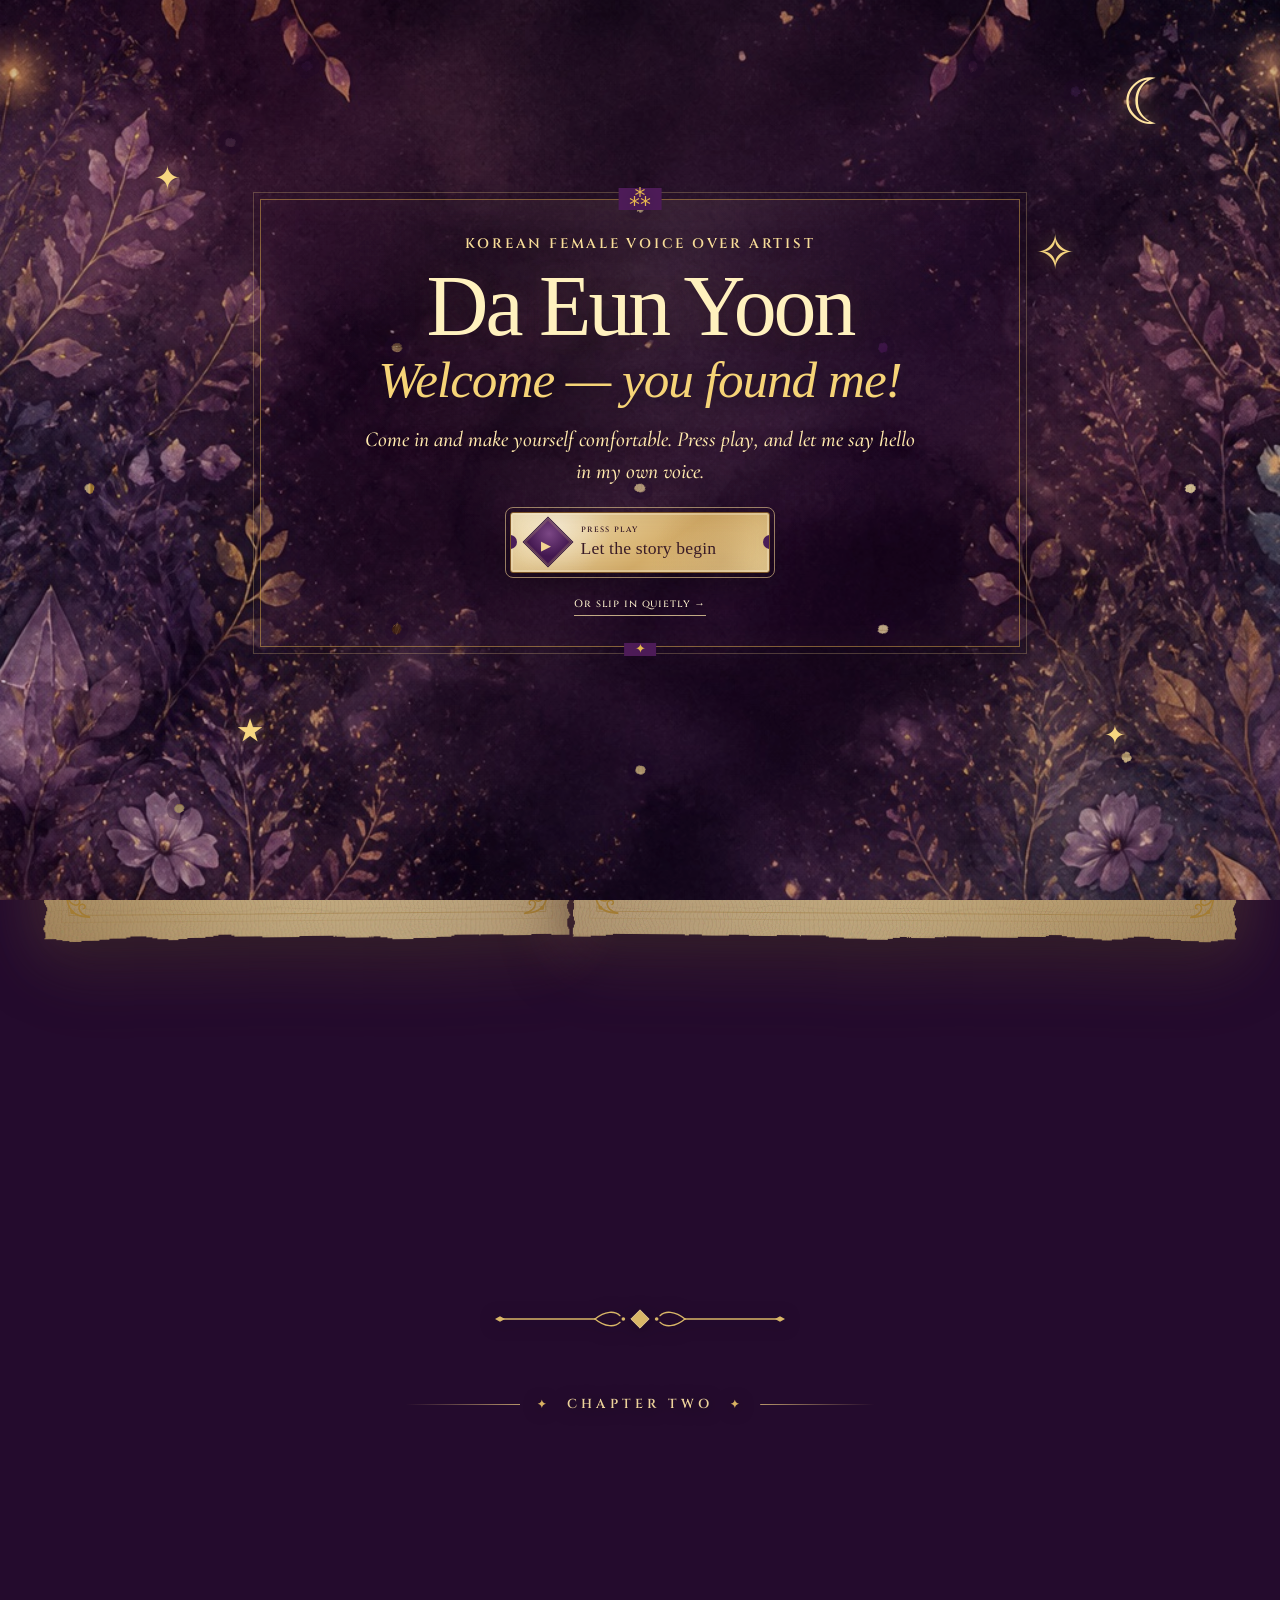
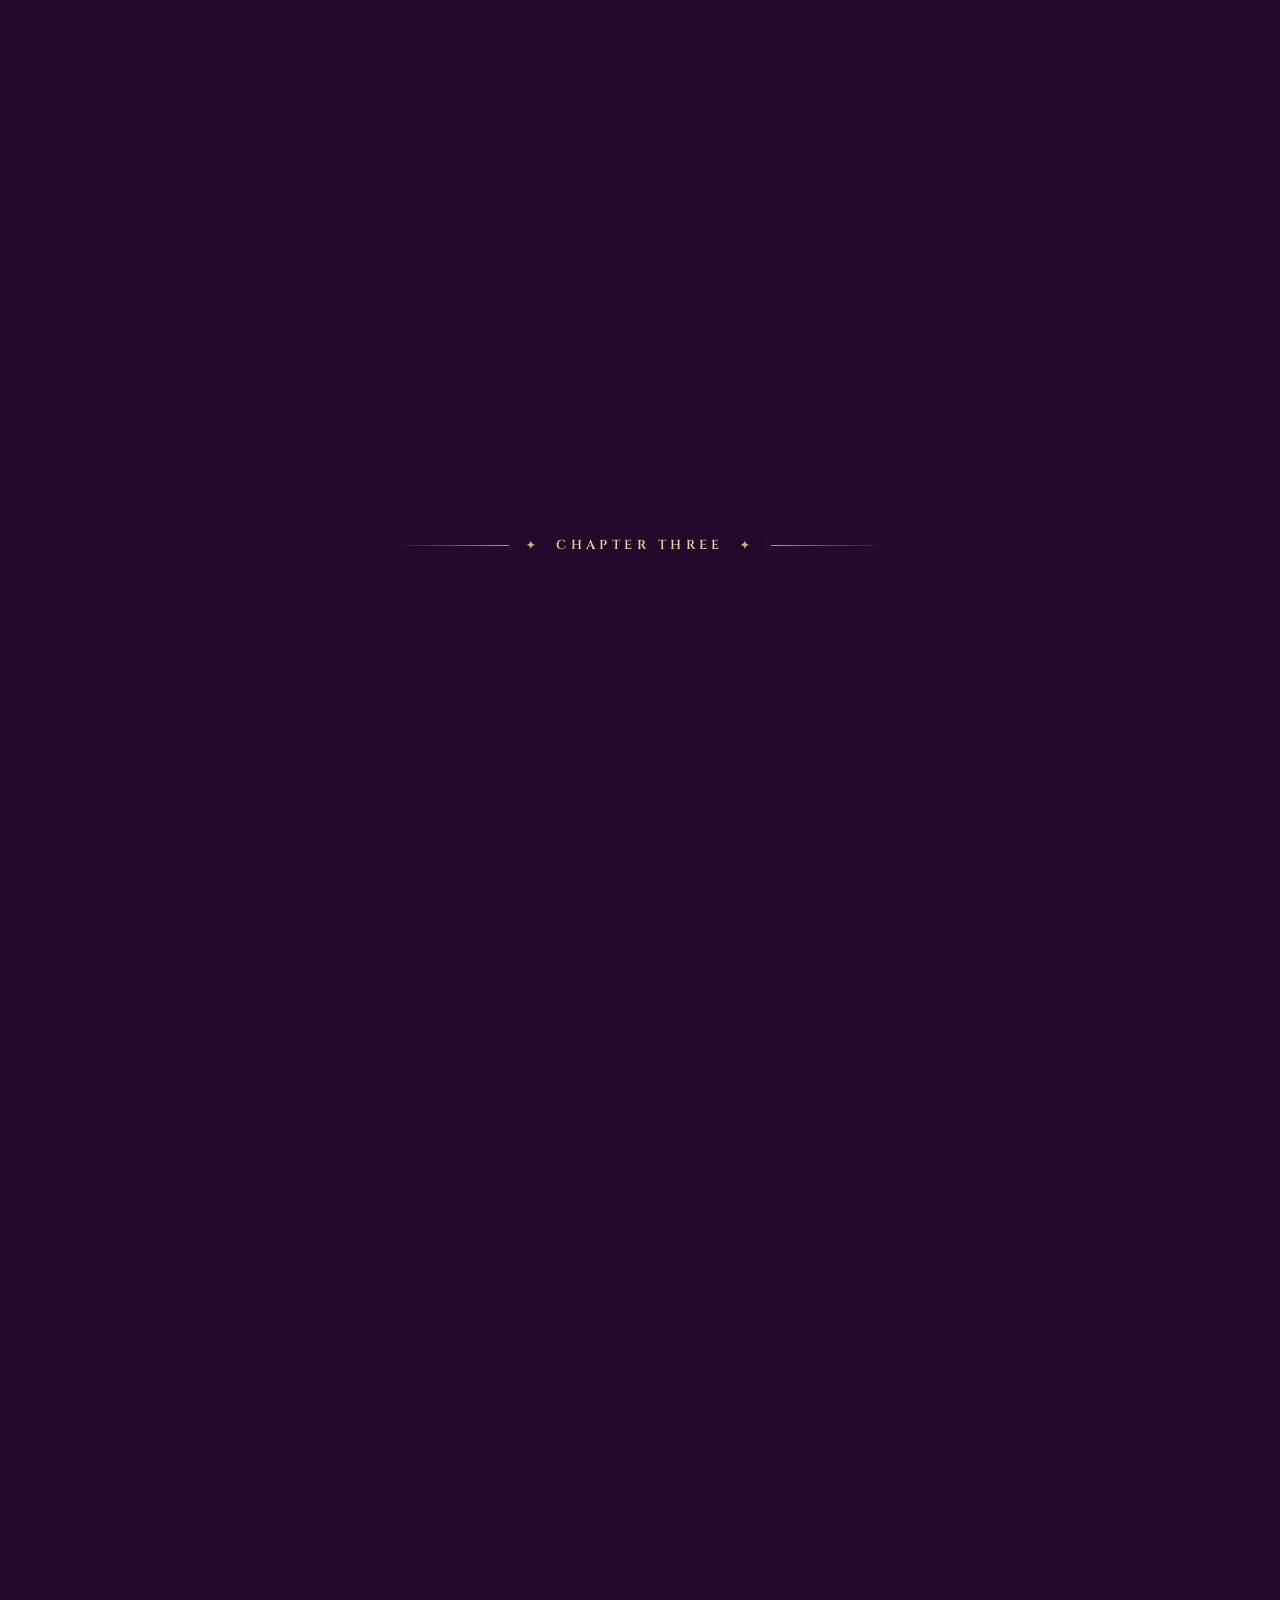
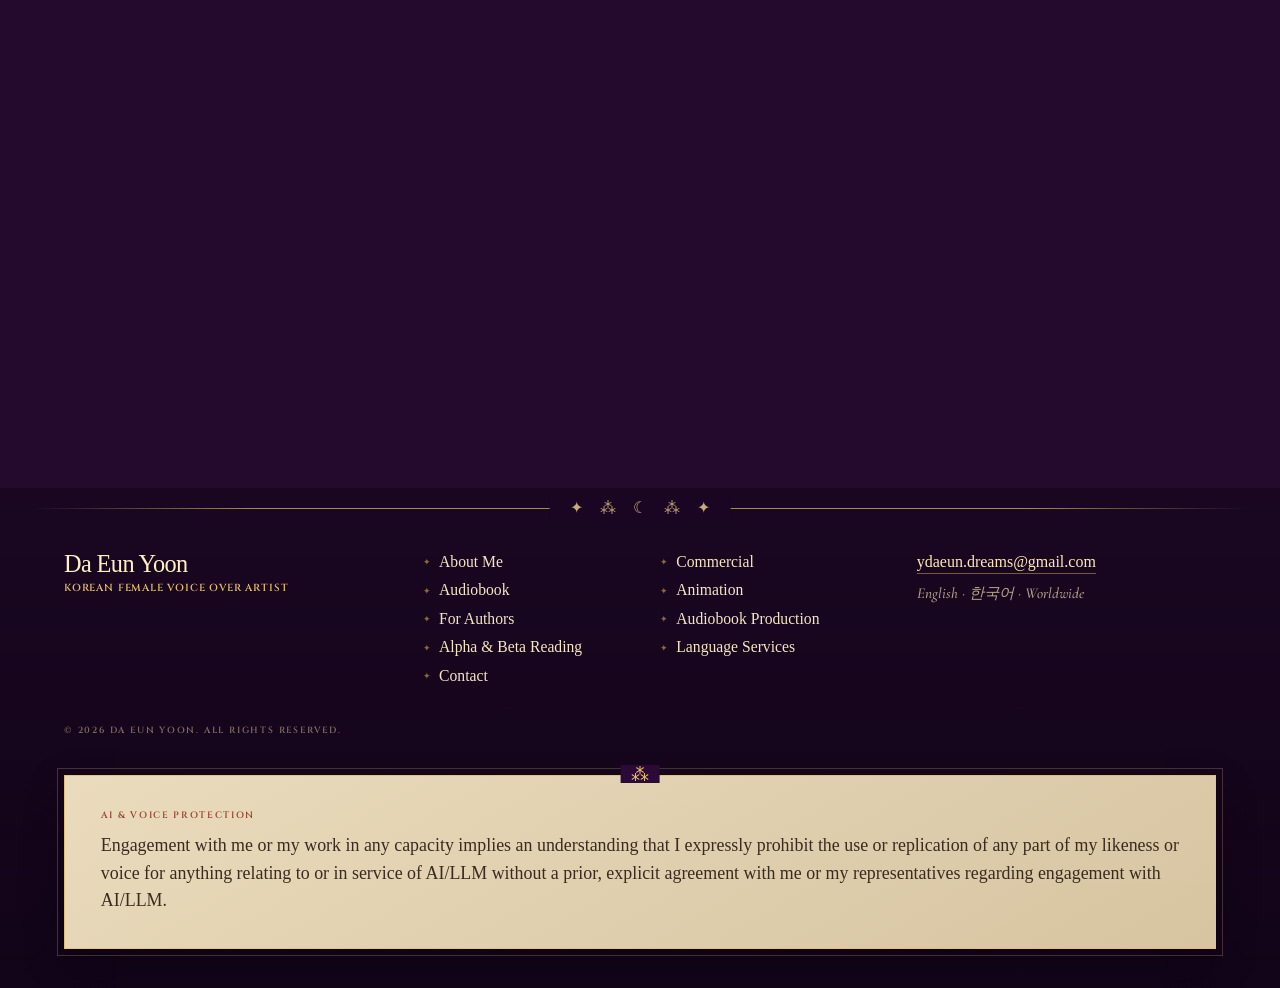
==== commit 213f3515: "Her grandmother's painting joins the letter, and Esme signs her page Da Eun sent photos. The paintin" ====
--- a/index.html
+++ b/index.html
@@ -234,6 +234,10 @@
           <div class="tale-prose tale-letter-body">
             <p>Stories — books, theatre, film — have accompanied my life for as long as I can remember. They have brought me great joy and just as much heartache, because I follow the characters closely and step into their world as though it were my own. And each time one ends, I find I am carrying something out of it that I never brought in.</p>
             <p>That is why I have fallen in love with this craft. Everything moves so quickly now that we barely have time to look into our own lives, let alone a neighbour’s. A story is somewhere to stop and breathe — to live a while as someone else, and come back holding a small piece of what makes each of us human.</p>
+            <figure class="tale-keepsake">
+              <img src="assets/images/home/grandmother-keepsake.jpg" alt="A painting of Da Eun’s grandmother in a sun hat, reaching up for a ginkgo leaf, made with real dried flowers" width="780" height="1060" loading="lazy" decoding="async">
+              <figcaption>For my grandmother, at her hospital bedside — the dried flowers are ones we picked together.</figcaption>
+            </figure>
             <p>Once, in an acting class at Northwestern University, we were asked to bring in someone from our own lives and play them. I brought my Korean grandmother: the one who sat by the window and prayed, somewhere far inside a world of her own, who never seemed to hear a seven-year-old asking her to come out and play in the snow.</p>
             <p>What has stayed with me is what happened when I finished. Every one of my classmates had something to say. Something in it had found them, or risen up in them unasked. Some had seen their own grandmother. Some had seen themselves — the child doing the calling. Some had seen a person they spent years trying to reach and never did.</p>
             <p>Nothing in that piece was familiar to them: not the language, not the country, not the century my grandmother seemed to be living in. Six and a half thousand miles lay between that classroom and the window she sat at. And still it found them. That was when I understood how far and how deep a story can travel — straight through the walls we build to keep ourselves safe, and then grow too afraid to open, in case the whole house comes down.</p>
--- a/styles.css
+++ b/styles.css
@@ -28,7 +28,6 @@
      page — shows this under gradients of .82 to .95 opacity, so it gets a
      heavily compressed copy: 264KB rather than 680KB, on every page. */
   --curtain: url("assets/images/opening/curtain-veil.jpg");
-  --watermark: url("data:image/svg+xml,%3Csvg xmlns='http://www.w3.org/2000/svg' viewBox='0 0 240 240'%3E%3Cg fill='none' stroke='%23fffdf2' stroke-width='1.5' stroke-linejoin='round'%3E%3Cpath d='M60 34 L66 54 L86 60 L66 66 L60 86 L54 66 L34 60 L54 54 Z'/%3E%3Cpath d='M180 154 L186 174 L206 180 L186 186 L180 206 L174 186 L154 180 L174 174 Z'/%3E%3C/g%3E%3Cg fill='%23fffdf2'%3E%3Ccircle cx='180' cy='60' r='2.6'/%3E%3Ccircle cx='60' cy='180' r='2.6'/%3E%3C/g%3E%3C/svg%3E");
   --fiber: url("data:image/svg+xml,%3Csvg xmlns='http://www.w3.org/2000/svg' viewBox='0 0 220 220'%3E%3Cfilter id='f'%3E%3CfeTurbulence type='fractalNoise' baseFrequency='.85' numOctaves='3' stitchTiles='stitch'/%3E%3C/filter%3E%3Crect width='220' height='220' filter='url(%23f)'/%3E%3C/svg%3E");
 }
 
@@ -219,12 +218,11 @@
 .tale-chapter-mark::after { transform: scaleX(-1); }
 
 .tale-flourish {
-  margin: clamp(1.5rem, 2.6vw, 2.6rem) 0 0;
-  color: rgba(233, 202, 141, .72);
-  font: 400 1.1rem/1 Georgia, serif;
-  letter-spacing: .26em;
-  text-align: center;
-  text-shadow: 0 2px 14px rgba(10, 0, 16, .6);
+  height: 30px;
+  margin: clamp(1.5rem, 2.6vw, 2.6rem) auto 0;
+  font-size: 0;
+  background: url("data:image/svg+xml,%3Csvg xmlns='http://www.w3.org/2000/svg' viewBox='0 0 360 36'%3E%3Cg fill='none' stroke='%23d9b768' stroke-width='1.6' stroke-linecap='round'%3E%3Cpath d='M16 18 H126'/%3E%3Cpath d='M234 18 H344'/%3E%3Cpath d='M126 18 C138 8 150 8 156 14'/%3E%3Cpath d='M126 18 C138 28 150 28 156 22'/%3E%3Cpath d='M234 18 C222 8 210 8 204 14'/%3E%3Cpath d='M234 18 C222 28 210 28 204 22'/%3E%3C/g%3E%3Cg fill='%23d9b768'%3E%3Cpath d='M180 7 L191 18 L180 29 L169 18 Z' stroke='%23f0d69a' stroke-width='1'/%3E%3Ccircle cx='160' cy='18' r='2.2'/%3E%3Ccircle cx='200' cy='18' r='2.2'/%3E%3Cpath d='M6 18 L12 14.6 L18 18 L12 21.4 Z'/%3E%3Cpath d='M342 18 L348 14.6 L354 18 L348 21.4 Z'/%3E%3C/g%3E%3C/svg%3E") center / contain no-repeat;
+  filter: drop-shadow(0 2px 8px rgba(10, 0, 16, .5));
 }
 
 /* --- A sheet of old paper ------------------------------------------------ */
@@ -269,18 +267,6 @@
     0 0, 0 0, 0 0, 0 0;
   filter: url(#deckle) drop-shadow(0 18px 30px rgba(14, 2, 20, .55)) drop-shadow(0 0 24px rgba(236, 190, 106, .28));
 }
-/* Light through the sheet, not ink on it. Outlined rather than solid, so the
-   motif never reads as a blot even where two tiles meet. */
-.tale-paper::before {
-  content: "";
-  position: absolute;
-  inset: 0;
-  z-index: 1;
-  background-image: var(--watermark);
-  background-size: 300px 300px;
-  opacity: .16;
-  pointer-events: none;
-}
 
 .tale-paper::after {
   content: "";
@@ -311,13 +297,13 @@
   outline-offset: 6px;
 }
 .tale-leaf-inner::after, .tale-sheet-inner::after {
-  background-image: url("data:image/svg+xml,%3Csvg xmlns='http://www.w3.org/2000/svg' viewBox='0 0 24 24'%3E%3Cpath d='M12 1.6 L13.7 10.3 L22.4 12 L13.7 13.7 L12 22.4 L10.3 13.7 L1.6 12 L10.3 10.3 Z' fill='%23b1873c'/%3E%3Ccircle cx='12' cy='12' r='1.5' fill='%23e6c37c'/%3E%3C/svg%3E"), url("data:image/svg+xml,%3Csvg xmlns='http://www.w3.org/2000/svg' viewBox='0 0 24 24'%3E%3Cpath d='M12 1.6 L13.7 10.3 L22.4 12 L13.7 13.7 L12 22.4 L10.3 13.7 L1.6 12 L10.3 10.3 Z' fill='%23b1873c'/%3E%3Ccircle cx='12' cy='12' r='1.5' fill='%23e6c37c'/%3E%3C/svg%3E"), url("data:image/svg+xml,%3Csvg xmlns='http://www.w3.org/2000/svg' viewBox='0 0 24 24'%3E%3Cpath d='M12 1.6 L13.7 10.3 L22.4 12 L13.7 13.7 L12 22.4 L10.3 13.7 L1.6 12 L10.3 10.3 Z' fill='%23b1873c'/%3E%3Ccircle cx='12' cy='12' r='1.5' fill='%23e6c37c'/%3E%3C/svg%3E"), url("data:image/svg+xml,%3Csvg xmlns='http://www.w3.org/2000/svg' viewBox='0 0 24 24'%3E%3Cpath d='M12 1.6 L13.7 10.3 L22.4 12 L13.7 13.7 L12 22.4 L10.3 13.7 L1.6 12 L10.3 10.3 Z' fill='%23b1873c'/%3E%3Ccircle cx='12' cy='12' r='1.5' fill='%23e6c37c'/%3E%3C/svg%3E");
+  background-image: url("data:image/svg+xml,%3Csvg xmlns='http://www.w3.org/2000/svg' viewBox='0 0 40 40'%3E%3Cg transform='translate(0 0)'%3E%3Cg fill='none' stroke='%23a37c33' stroke-width='2.1' stroke-linecap='round'%3E%3Cpath d='M5 35 C5 15 15 5 35 5'/%3E%3Cpath d='M35 5 C27 7 22 11 21 17 C21 21 24 23 27 22 C30 21 30 17 27.5 16.5'/%3E%3Cpath d='M5 35 C7 27 11 22 17 21 C21 21 23 24 22 27 C21 30 17 30 16.5 27.5'/%3E%3C/g%3E%3Cpath d='M12 8 L15 12 L12 16 L9 12 Z' fill='%23a37c33' transform='rotate(45 12 12)'/%3E%3C/g%3E%3C/svg%3E"), url("data:image/svg+xml,%3Csvg xmlns='http://www.w3.org/2000/svg' viewBox='0 0 40 40'%3E%3Cg transform='translate(40 0) scale(-1 1)'%3E%3Cg fill='none' stroke='%23a37c33' stroke-width='2.1' stroke-linecap='round'%3E%3Cpath d='M5 35 C5 15 15 5 35 5'/%3E%3Cpath d='M35 5 C27 7 22 11 21 17 C21 21 24 23 27 22 C30 21 30 17 27.5 16.5'/%3E%3Cpath d='M5 35 C7 27 11 22 17 21 C21 21 23 24 22 27 C21 30 17 30 16.5 27.5'/%3E%3C/g%3E%3Cpath d='M12 8 L15 12 L12 16 L9 12 Z' fill='%23a37c33' transform='rotate(45 12 12)'/%3E%3C/g%3E%3C/svg%3E"), url("data:image/svg+xml,%3Csvg xmlns='http://www.w3.org/2000/svg' viewBox='0 0 40 40'%3E%3Cg transform='translate(0 40) scale(1 -1)'%3E%3Cg fill='none' stroke='%23a37c33' stroke-width='2.1' stroke-linecap='round'%3E%3Cpath d='M5 35 C5 15 15 5 35 5'/%3E%3Cpath d='M35 5 C27 7 22 11 21 17 C21 21 24 23 27 22 C30 21 30 17 27.5 16.5'/%3E%3Cpath d='M5 35 C7 27 11 22 17 21 C21 21 23 24 22 27 C21 30 17 30 16.5 27.5'/%3E%3C/g%3E%3Cpath d='M12 8 L15 12 L12 16 L9 12 Z' fill='%23a37c33' transform='rotate(45 12 12)'/%3E%3C/g%3E%3C/svg%3E"), url("data:image/svg+xml,%3Csvg xmlns='http://www.w3.org/2000/svg' viewBox='0 0 40 40'%3E%3Cg transform='rotate(180 20 20)'%3E%3Cg fill='none' stroke='%23a37c33' stroke-width='2.1' stroke-linecap='round'%3E%3Cpath d='M5 35 C5 15 15 5 35 5'/%3E%3Cpath d='M35 5 C27 7 22 11 21 17 C21 21 24 23 27 22 C30 21 30 17 27.5 16.5'/%3E%3Cpath d='M5 35 C7 27 11 22 17 21 C21 21 23 24 22 27 C21 30 17 30 16.5 27.5'/%3E%3C/g%3E%3Cpath d='M12 8 L15 12 L12 16 L9 12 Z' fill='%23a37c33' transform='rotate(45 12 12)'/%3E%3C/g%3E%3C/svg%3E");
   background-repeat: no-repeat;
-  background-size: 15px 15px;
+  background-size: 30px 30px;
   background-position: left top, right top, left bottom, right bottom;
-  /* the corners sit on the rule, not inside it */
-  margin: -7.5px;
-  padding: 7.5px;
+  /* the scrolls straddle the ruled frame rather than floating inside it */
+  margin: -5px;
+  padding: 5px;
 }
 
 /* --- The spread ---------------------------------------------------------- */
@@ -451,59 +437,6 @@
 }
 
 /* --- An illuminated emblem, where a page has no photograph --------------- */
-.tale-emblem {
-  position: relative;
-  display: grid;
-  flex: 1;
-  place-items: center;
-  align-content: center;
-  gap: clamp(1rem, 1.8vw, 1.7rem);
-  min-height: clamp(280px, 34vw, 430px);
-  padding: clamp(1.8rem, 3vw, 3rem);
-  border: 1px solid var(--gilt-deep);
-  outline: 1px solid rgba(177, 135, 60, .4);
-  outline-offset: 5px;
-  background:
-    radial-gradient(circle at 28% 20%, rgba(255, 226, 160, .28), transparent 56%),
-    linear-gradient(150deg, #52215f, #2b0d36 58%, #46184f);
-  box-shadow: inset 0 0 0 2px rgba(232, 197, 128, .28), 0 14px 28px rgba(46, 22, 10, .34);
-  text-align: center;
-}
-.tale-emblem-glyph {
-  display: grid;
-  place-items: center;
-  width: clamp(96px, 11vw, 148px);
-  height: clamp(96px, 11vw, 148px);
-  border: 1px solid rgba(232, 197, 128, .5);
-  border-radius: 50%;
-  color: #f2d28c;
-  font: 400 clamp(2.9rem, 5vw, 4.4rem)/1 var(--fell);
-  text-shadow: 0 2px 18px rgba(18, 2, 24, .8);
-}
-.tale-emblem p {
-  max-width: 22ch;
-  margin: 0;
-  color: #f8e2ab;
-  font: italic 500 clamp(1.276rem, 1.74vw, 1.624rem)/1.4 var(--hand);
-}
-.tale-emblem small {
-  color: rgba(242, 210, 140, .82);
-  font: 600 clamp(0.648rem, 0.888vw, 0.768rem)/1 var(--caps);
-  letter-spacing: .24em;
-  text-transform: uppercase;
-}
-.tale-emblem-stars { position: absolute; inset: 0; pointer-events: none; }
-.tale-emblem-stars i {
-  position: absolute;
-  color: rgba(246, 214, 128, .72);
-  font-size: 1rem;
-  font-style: normal;
-  text-shadow: 0 0 14px rgba(255, 220, 123, .5);
-}
-.tale-emblem-stars i:nth-child(1) { left: 12%; top: 14%; }
-.tale-emblem-stars i:nth-child(2) { right: 13%; top: 22%; font-size: 1.4rem; }
-.tale-emblem-stars i:nth-child(3) { left: 17%; bottom: 15%; font-size: .8rem; }
-.tale-emblem-stars i:nth-child(4) { right: 15%; bottom: 12%; font-size: 1.15rem; }
 
 /* --- Recto: the opening line --------------------------------------------- */
 .tale-opening {
@@ -1178,7 +1111,13 @@
 .tale-colophon .tale-head { margin-inline: auto; text-align: center; }
 .tale-colophon .tale-prose { margin-inline: auto; text-align: center; }
 .tale-colophon .tale-actions { justify-content: center; }
-.tale-colophon-mark { margin: 0 0 clamp(.9rem, 1.5vw, 1.3rem); color: var(--gilt); font: 400 1.15rem/1 Georgia, serif; letter-spacing: .3em; }
+.tale-colophon-mark {
+  height: 26px;
+  width: min(300px, 70%);
+  margin: 0 auto clamp(.9rem, 1.5vw, 1.3rem);
+  font-size: 0;
+  background: url("data:image/svg+xml,%3Csvg xmlns='http://www.w3.org/2000/svg' viewBox='0 0 360 36'%3E%3Cg fill='none' stroke='%23a37c33' stroke-width='2' stroke-linecap='round'%3E%3Cpath d='M16 18 H126'/%3E%3Cpath d='M234 18 H344'/%3E%3Cpath d='M126 18 C138 8 150 8 156 14'/%3E%3Cpath d='M126 18 C138 28 150 28 156 22'/%3E%3Cpath d='M234 18 C222 8 210 8 204 14'/%3E%3Cpath d='M234 18 C222 28 210 28 204 22'/%3E%3C/g%3E%3Cg fill='%23a37c33'%3E%3Ccircle cx='160' cy='18' r='2.4'/%3E%3Ccircle cx='200' cy='18' r='2.4'/%3E%3Cpath d='M6 18 L12 14.6 L18 18 L12 21.4 Z'/%3E%3Cpath d='M342 18 L348 14.6 L354 18 L348 21.4 Z'/%3E%3C/g%3E%3Cpath d='M180 7 L191 18 L180 29 L169 18 Z' fill='%2398402f' stroke='%23c9a24a' stroke-width='1'/%3E%3C/svg%3E") center / contain no-repeat;
+}
 
 /* --- Contact ------------------------------------------------------------- */
 .tale-address {
@@ -1329,7 +1268,6 @@
   .tale-ribbon { top: clamp(1rem, 3vw, 1.6rem); }
   .tale-steps li { grid-template-columns: 38px minmax(0, 1fr); gap: .7rem; }
   .tale-recital > li { grid-template-columns: 38px minmax(0, 1fr); gap: .7rem 1rem; }
-  .tale-emblem { min-height: 240px; }
   .site-footer { grid-template-columns: 1fr; gap: 2rem; }
   .legal, .ai-protection { grid-column: auto; }
   .ai-protection { margin-top: .5rem; padding: 1.35rem; }
@@ -1526,6 +1464,15 @@
 .tale-letter-body { max-width: 68ch; margin-top: clamp(.9rem, 1.4vw, 1.2rem); }
 .tale-letter-body p + p { margin-top: .85em; }
 
+.tale-letter .tale-signoff::before {
+  content: "";
+  display: block;
+  width: 210px;
+  height: 20px;
+  margin-bottom: .9rem;
+  background: url("data:image/svg+xml,%3Csvg xmlns='http://www.w3.org/2000/svg' viewBox='0 0 360 36'%3E%3Cg fill='none' stroke='%23a37c33' stroke-width='2' stroke-linecap='round'%3E%3Cpath d='M16 18 H126'/%3E%3Cpath d='M234 18 H344'/%3E%3Cpath d='M126 18 C138 8 150 8 156 14'/%3E%3Cpath d='M126 18 C138 28 150 28 156 22'/%3E%3Cpath d='M234 18 C222 8 210 8 204 14'/%3E%3Cpath d='M234 18 C222 28 210 28 204 22'/%3E%3C/g%3E%3Cg fill='%23a37c33'%3E%3Ccircle cx='160' cy='18' r='2.4'/%3E%3Ccircle cx='200' cy='18' r='2.4'/%3E%3Cpath d='M6 18 L12 14.6 L18 18 L12 21.4 Z'/%3E%3Cpath d='M342 18 L348 14.6 L354 18 L348 21.4 Z'/%3E%3C/g%3E%3Cpath d='M180 7 L191 18 L180 29 L169 18 Z' fill='%2398402f' stroke='%23c9a24a' stroke-width='1'/%3E%3C/svg%3E") left center / contain no-repeat;
+}
+
 .tale-signoff {
   margin: clamp(1.4rem, 2.2vw, 2rem) 0 0;
   color: var(--sepia-soft);
@@ -1873,8 +1820,8 @@
 
 /* the gallery needs air above it, and a rule so it reads as a new movement */
 .tale-gallery-open {
-  margin-top: clamp(3rem, 5vw, 4.6rem);
-  padding-top: clamp(1.8rem, 2.8vw, 2.6rem);
+  margin-top: clamp(1.7rem, 2.7vw, 2.5rem);
+  padding-top: clamp(1.1rem, 1.7vw, 1.6rem);
   border-top: 1px solid rgba(150, 112, 48, .32);
 }
 
@@ -2073,14 +2020,53 @@
    name is the h1 now — it is what a visitor and a search engine both want
    first — and the sentence supports it underneath at a size that no longer
    pushes the demos below the fold. */
+/* Set as a book cover, from her references: gold lettering on the deep plum
+   the versals already wear, held in a gilt frame with corner scrolls. The
+   name is the brightest thing on the leaf, which is the point of a cover. */
+/* Set as a book cover, from her references: gold lettering on deep plum
+   cloth. Flat and matte on purpose — a real cover has grain, not a light
+   sweep — so the ground is one colour with the paper's own fibre texture
+   pressed into it, and only the edges darken, the way boards do. */
 .tale-byline-open {
+  position: relative;
   margin: 0 0 clamp(1.4rem, 2.2vw, 2rem);
   text-align: center;
-}
-
-.tale-byline-open .tale-name { font-size: clamp(2.1rem, 3vw, 3.1rem); }
-.tale-byline-open .tale-epithet { font-size: clamp(1.24rem, 1.6vw, 1.52rem); }
-.tale-byline-open .tale-role { font-size: clamp(.72rem, .95vw, .84rem); }
+  padding: clamp(1.5rem, 2.3vw, 2.1rem) clamp(1rem, 2vw, 2rem) clamp(1.6rem, 2.5vw, 2.2rem);
+  border: 1px solid var(--gilt-deep);
+  outline: 1px solid rgba(177, 135, 60, .45);
+  outline-offset: 4px;
+  background-color: #3b1247;
+  background-image:
+    url("data:image/svg+xml,%3Csvg xmlns='http://www.w3.org/2000/svg' viewBox='0 0 40 40'%3E%3Cg transform='translate(0 0)'%3E%3Cg fill='none' stroke='%23d9b768' stroke-width='2.1' stroke-linecap='round'%3E%3Cpath d='M5 35 C5 15 15 5 35 5'/%3E%3Cpath d='M35 5 C27 7 22 11 21 17 C21 21 24 23 27 22 C30 21 30 17 27.5 16.5'/%3E%3Cpath d='M5 35 C7 27 11 22 17 21 C21 21 23 24 22 27 C21 30 17 30 16.5 27.5'/%3E%3C/g%3E%3Cpath d='M12 8 L15 12 L12 16 L9 12 Z' fill='%23d9b768' transform='rotate(45 12 12)'/%3E%3C/g%3E%3C/svg%3E") left 7px top 7px / 24px 24px,
+    url("data:image/svg+xml,%3Csvg xmlns='http://www.w3.org/2000/svg' viewBox='0 0 40 40'%3E%3Cg transform='translate(40 0) scale(-1 1)'%3E%3Cg fill='none' stroke='%23d9b768' stroke-width='2.1' stroke-linecap='round'%3E%3Cpath d='M5 35 C5 15 15 5 35 5'/%3E%3Cpath d='M35 5 C27 7 22 11 21 17 C21 21 24 23 27 22 C30 21 30 17 27.5 16.5'/%3E%3Cpath d='M5 35 C7 27 11 22 17 21 C21 21 23 24 22 27 C21 30 17 30 16.5 27.5'/%3E%3C/g%3E%3Cpath d='M12 8 L15 12 L12 16 L9 12 Z' fill='%23d9b768' transform='rotate(45 12 12)'/%3E%3C/g%3E%3C/svg%3E") right 7px top 7px / 24px 24px,
+    url("data:image/svg+xml,%3Csvg xmlns='http://www.w3.org/2000/svg' viewBox='0 0 40 40'%3E%3Cg transform='translate(0 40) scale(1 -1)'%3E%3Cg fill='none' stroke='%23d9b768' stroke-width='2.1' stroke-linecap='round'%3E%3Cpath d='M5 35 C5 15 15 5 35 5'/%3E%3Cpath d='M35 5 C27 7 22 11 21 17 C21 21 24 23 27 22 C30 21 30 17 27.5 16.5'/%3E%3Cpath d='M5 35 C7 27 11 22 17 21 C21 21 23 24 22 27 C21 30 17 30 16.5 27.5'/%3E%3C/g%3E%3Cpath d='M12 8 L15 12 L12 16 L9 12 Z' fill='%23d9b768' transform='rotate(45 12 12)'/%3E%3C/g%3E%3C/svg%3E") left 7px bottom 7px / 24px 24px,
+    url("data:image/svg+xml,%3Csvg xmlns='http://www.w3.org/2000/svg' viewBox='0 0 40 40'%3E%3Cg transform='rotate(180 20 20)'%3E%3Cg fill='none' stroke='%23d9b768' stroke-width='2.1' stroke-linecap='round'%3E%3Cpath d='M5 35 C5 15 15 5 35 5'/%3E%3Cpath d='M35 5 C27 7 22 11 21 17 C21 21 24 23 27 22 C30 21 30 17 27.5 16.5'/%3E%3Cpath d='M5 35 C7 27 11 22 17 21 C21 21 23 24 22 27 C21 30 17 30 16.5 27.5'/%3E%3C/g%3E%3Cpath d='M12 8 L15 12 L12 16 L9 12 Z' fill='%23d9b768' transform='rotate(45 12 12)'/%3E%3C/g%3E%3C/svg%3E") right 7px bottom 7px / 24px 24px,
+    var(--fiber);
+  background-repeat: no-repeat, no-repeat, no-repeat, no-repeat, repeat;
+  background-size: 24px 24px, 24px 24px, 24px 24px, 24px 24px, 190px 190px;
+  background-blend-mode: normal, normal, normal, normal, soft-light;
+  box-shadow:
+    inset 0 0 0 2px rgba(232, 197, 128, .3),
+    inset 0 0 30px rgba(12, 0, 18, .5),
+    0 10px 22px rgba(20, 4, 28, .42);
+}
+
+.tale-byline-open .tale-name {
+  font-size: clamp(2.4rem, 3.4vw, 3.5rem);
+  color: #f2d28c;
+  /* foil sits ON the cloth: one crisp press shadow, no halo */
+  text-shadow: 0 1px 0 rgba(14, 0, 20, .55);
+}
+
+.tale-byline-open .tale-epithet {
+  font-size: clamp(1.28rem, 1.66vw, 1.58rem);
+  color: #f6d477;
+}
+
+.tale-byline-open .tale-role {
+  font-size: clamp(.72rem, .95vw, .84rem);
+  color: rgba(236, 210, 154, .72);
+}
 
 
 /* --- Nightfall: the world the book sits in ------------------------------- */
@@ -2145,8 +2131,8 @@
    pairs of levels dressed alike, which is what collapsed the hierarchy. The
    ask moves to IM Fell in ink: the name's family, nobody else's on this leaf. */
 .tale-ask {
-  margin: clamp(1.5rem, 2.4vw, 2.2rem) 0 0;
-  padding-top: clamp(1.3rem, 2vw, 1.8rem);
+  margin: clamp(.9rem, 1.5vw, 1.4rem) 0 0;
+  padding-top: clamp(.9rem, 1.4vw, 1.25rem);
   border-top: 1px solid rgba(150, 112, 48, .3);
   color: var(--sepia);
   font: 400 clamp(1.5rem, 2vw, 2.05rem)/1.32 var(--fell);
@@ -2155,26 +2141,34 @@
 
 /* .tale-voices carried margin-top:auto to balance the leaves; with the ask in
    place it only opened a hole between the two. The leaves stretch anyway. */
-.tale-byline-open ~ .tale-voices { margin-top: clamp(1.7rem, 2.8vw, 2.6rem); }
+.tale-byline-open ~ .tale-voices { margin-top: clamp(1.1rem, 1.8vw, 1.7rem); }
 
 /* --- Wax, pressed while it was still soft -------------------------------- */
+/* Drawn, not rounded: a border-radius can only make an egg. This is a lobed
+   blob smoothed the same way the opening ink is, with a pressed disc inside
+   it and the light catching the rim — the shape wax actually lands in. */
 .tale-wax {
   display: grid;
   place-items: center;
-  width: clamp(64px, 5.6vw, 82px);
-  height: clamp(64px, 5.6vw, 82px);
+  width: clamp(74px, 6.4vw, 94px);
+  height: clamp(74px, 6.4vw, 94px);
   margin: clamp(1rem, 1.7vw, 1.5rem) 0 0;
-  /* uneven on purpose: wax never lands round */
-  border-radius: 47% 53% 51% 49% / 52% 48% 53% 47%;
-  background: radial-gradient(circle at 34% 28%, #a84835, #7d2b20 56%, #52190f);
-  box-shadow:
-    inset 0 2px 7px rgba(255, 178, 150, .3),
-    inset 0 -4px 10px rgba(38, 7, 3, .62),
-    0 4px 11px rgba(50, 16, 10, .42);
+  background: url("data:image/svg+xml,%3Csvg xmlns='http://www.w3.org/2000/svg' viewBox='0 0 120 120'%3E%3Cdefs%3E%3CradialGradient id='w' cx='38%25' cy='30%25' r='75%25'%3E%3Cstop offset='0' stop-color='%23b25843'/%3E%3Cstop offset='.55' stop-color='%238a3325'/%3E%3Cstop offset='1' stop-color='%23561b10'/%3E%3C/radialGradient%3E%3CradialGradient id='p' cx='40%25' cy='32%25' r='72%25'%3E%3Cstop offset='0' stop-color='%23a34635'/%3E%3Cstop offset='.7' stop-color='%237d2b20'/%3E%3Cstop offset='1' stop-color='%23652114'/%3E%3C/radialGradient%3E%3C/defs%3E%3Cpath d='M113.0 60.0C112.6 66.6 107.4 75.4 105.1 81.5C102.9 87.7 104.3 92.4 99.5 96.8C94.7 101.3 82.5 105.7 76.2 108.4C69.9 111.1 68.0 113.5 61.8 113.0C55.7 112.4 45.9 107.1 39.5 105.0C33.0 103.0 27.6 105.5 23.2 100.9C18.8 96.3 16.0 84.0 13.2 77.5C10.3 71.0 5.7 68.4 6.0 61.9C6.3 55.4 12.6 45.0 14.9 38.5C17.2 31.9 15.2 26.9 19.8 22.5C24.3 18.1 35.9 14.8 42.1 12.2C48.4 9.7 50.7 6.6 57.2 7.1C63.8 7.6 74.7 13.1 81.3 15.3C87.9 17.6 92.4 16.0 96.8 20.5C101.2 25.0 105.1 35.6 107.8 42.1C110.5 48.7 113.4 53.4 113.0 60.0Z' fill='url(%23w)'/%3E%3Cpath d='M113.0 60.0C112.6 66.6 107.4 75.4 105.1 81.5C102.9 87.7 104.3 92.4 99.5 96.8C94.7 101.3 82.5 105.7 76.2 108.4C69.9 111.1 68.0 113.5 61.8 113.0C55.7 112.4 45.9 107.1 39.5 105.0C33.0 103.0 27.6 105.5 23.2 100.9C18.8 96.3 16.0 84.0 13.2 77.5C10.3 71.0 5.7 68.4 6.0 61.9C6.3 55.4 12.6 45.0 14.9 38.5C17.2 31.9 15.2 26.9 19.8 22.5C24.3 18.1 35.9 14.8 42.1 12.2C48.4 9.7 50.7 6.6 57.2 7.1C63.8 7.6 74.7 13.1 81.3 15.3C87.9 17.6 92.4 16.0 96.8 20.5C101.2 25.0 105.1 35.6 107.8 42.1C110.5 48.7 113.4 53.4 113.0 60.0Z' fill='none' stroke='rgba(255,178,150,.22)' stroke-width='1.6' transform='translate(-.6,-.8)'/%3E%3Ccircle cx='60' cy='60' r='37' fill='url(%23p)' stroke='rgba(40,8,4,.42)' stroke-width='1.4'/%3E%3Cpath d='M31 46 A34 34 0 0 1 49 27' fill='none' stroke='rgba(255,190,160,.4)' stroke-width='2.4' stroke-linecap='round'/%3E%3Cpath d='M89 76 A34 34 0 0 1 72 92' fill='none' stroke='rgba(38,7,3,.5)' stroke-width='2.6' stroke-linecap='round'/%3E%3C/svg%3E") center / contain no-repeat;
+  filter: drop-shadow(0 4px 9px rgba(50, 16, 10, .45));
   transform: rotate(-6deg);
 }
 
+/* a sprig pressed into the wax while it was soft, as on a real seal */
+.tale-wax::before {
+  content: "";
+  position: absolute;
+  inset: 22%;
+  background: url("data:image/svg+xml,%3Csvg xmlns='http://www.w3.org/2000/svg' viewBox='0 0 64 64'%3E%3Cg fill='none' stroke-linecap='round'%3E%3Cg stroke='rgba(46,10,5,.65)' stroke-width='2' transform='translate(.7,1)'%3E%3Cpath d='M14 50 C24 40 38 28 50 14'/%3E%3Cpath d='M22 42 C16 42 11 38 10 31 C17 32 21 36 22 42 Z'/%3E%3Cpath d='M30 34 C24 33 20 29 20 22 C27 24 30 28 30 34 Z'/%3E%3Cpath d='M38 26 C33 24 30 20 31 13 C37 16 39 20 38 26 Z'/%3E%3Cpath d='M28 44 C34 45 39 43 42 37 C35 36 30 38 28 44 Z'/%3E%3Cpath d='M36 36 C42 37 47 34 49 28 C42 27 38 30 36 36 Z'/%3E%3C/g%3E%3Cg stroke='rgba(240,200,160,.55)' stroke-width='2'%3E%3Cpath d='M14 50 C24 40 38 28 50 14'/%3E%3Cpath d='M22 42 C16 42 11 38 10 31 C17 32 21 36 22 42 Z'/%3E%3Cpath d='M30 34 C24 33 20 29 20 22 C27 24 30 28 30 34 Z'/%3E%3Cpath d='M38 26 C33 24 30 20 31 13 C37 16 39 20 38 26 Z'/%3E%3Cpath d='M28 44 C34 45 39 43 42 37 C35 36 30 38 28 44 Z'/%3E%3Cpath d='M36 36 C42 37 47 34 49 28 C42 27 38 30 36 36 Z'/%3E%3C/g%3E%3C/g%3E%3C/svg%3E") center / contain no-repeat;
+  opacity: .9;
+}
+
 .tale-wax b {
+  position: relative;
   color: rgba(255, 214, 190, .82);
   font: 600 clamp(1.05rem, 1.4vw, 1.3rem)/1 var(--caps);
   letter-spacing: .12em;
@@ -2195,10 +2189,39 @@
   text-shadow: 0 2px 12px rgba(18, 2, 24, .7), 0 0 3px rgba(242, 210, 140, .5);
 }
 
-/* A four-word opening earns display size in a way a full sentence never did. */
+/* A four-word opening earns display size in a way a full sentence never did.
+   Set in italic with a breath of gold behind the ink, trailing stars, and a
+   flourish ruled beneath — the storybook opening, not a heading that happens
+   to quote one. */
 .tale-opening-solo {
-  font-size: clamp(2.6rem, 4vw, 4.2rem);
-  margin-bottom: clamp(1.4rem, 2.2vw, 2rem);
+  font-size: clamp(2.7rem, 4.2vw, 4.4rem);
+  font-style: italic;
+  margin-bottom: clamp(1.2rem, 1.9vw, 1.7rem);
+  text-shadow: 0 0 1px rgba(59, 42, 32, .34), 0 0 14px rgba(212, 166, 77, .28);
+}
+
+.tale-opening-solo::after {
+  content: "";
+  display: block;
+  width: min(300px, 62%);
+  height: 22px;
+  margin-top: clamp(.7rem, 1.2vw, 1rem);
+  background: url("data:image/svg+xml,%3Csvg xmlns='http://www.w3.org/2000/svg' viewBox='0 0 360 36'%3E%3Cg fill='none' stroke='%23a37c33' stroke-width='2' stroke-linecap='round'%3E%3Cpath d='M16 18 H126'/%3E%3Cpath d='M234 18 H344'/%3E%3Cpath d='M126 18 C138 8 150 8 156 14'/%3E%3Cpath d='M126 18 C138 28 150 28 156 22'/%3E%3Cpath d='M234 18 C222 8 210 8 204 14'/%3E%3Cpath d='M234 18 C222 28 210 28 204 22'/%3E%3C/g%3E%3Cg fill='%23a37c33'%3E%3Ccircle cx='160' cy='18' r='2.4'/%3E%3Ccircle cx='200' cy='18' r='2.4'/%3E%3Cpath d='M6 18 L12 14.6 L18 18 L12 21.4 Z'/%3E%3Cpath d='M342 18 L348 14.6 L354 18 L348 21.4 Z'/%3E%3C/g%3E%3Cpath d='M180 7 L191 18 L180 29 L169 18 Z' fill='%2398402f' stroke='%23c9a24a' stroke-width='1'/%3E%3C/svg%3E") left center / contain no-repeat;
+}
+
+.tale-h1-stars {
+  display: inline-block;
+  margin-left: .25em;
+  color: var(--gilt);
+  font-size: .38em;
+  font-style: normal;
+  letter-spacing: .3em;
+  vertical-align: .6em;
+  text-shadow: 0 0 8px rgba(230, 195, 124, .75);
+}
+
+@media (prefers-reduced-motion: no-preference) {
+  .tale-h1-stars { animation: markGlint 3.8s ease-in-out infinite; }
 }
 
 /* Commercial and animation sit beside a versal in a half-leaf, where 46ch is
@@ -2228,7 +2251,7 @@
   align-items: center;
   justify-content: center;
   gap: clamp(.6rem, 1.1vw, 1rem);
-  margin: 0 0 clamp(1rem, 1.7vw, 1.5rem);
+  margin: 0 0 clamp(.6rem, 1vw, .9rem);
   color: var(--gilt);
   line-height: 1;
 }
@@ -2236,23 +2259,17 @@
 .tale-cartouche i { font-size: .78rem; font-style: normal; opacity: .8; }
 .tale-cartouche b { color: var(--rubric); font: 400 1.5rem/1 Georgia, serif; }
 
-.tale-byline-open {
-  position: relative;
-  padding: clamp(1.3rem, 2vw, 1.8rem) clamp(1rem, 2vw, 2rem) clamp(1.4rem, 2.2vw, 2rem);
-  border-top: 2px solid rgba(150, 112, 48, .5);
-  border-bottom: 2px solid rgba(150, 112, 48, .5);
-  background: linear-gradient(rgba(255, 248, 226, .5), rgba(255, 245, 214, .16));
-}
+/* (merged into the book-cover block above) */
 
 /* the hairlines that sit inside the heavy rules, as on a printed title page */
 .tale-byline-open::before,
 .tale-byline-open::after {
   content: "";
   position: absolute;
-  left: 0;
-  right: 0;
+  left: 10px;
+  right: 10px;
   height: 1px;
-  background: rgba(150, 112, 48, .38);
+  background: rgba(230, 195, 124, .35);
 }
 
 .tale-byline-open::before { top: 4px; }
@@ -2289,3 +2306,57 @@
 .tale-letter-body strong { color: var(--rubric); font-weight: 600; }
 
 .tale-salutation { color: var(--rubric); }
+
+/* --- The keepsake in the letter ------------------------------------------ */
+/* Her painting for her grandmother sits beside the paragraphs that tell that
+   story, mounted like a photograph slipped into the letter. object-position
+   crops the last sliver of desk out of the shot. */
+.tale-keepsake {
+  float: right;
+  width: min(235px, 42%);
+  margin: .3rem 0 .9rem clamp(1.1rem, 2vw, 1.8rem);
+  padding: 8px 8px 11px;
+  background: rgba(255, 250, 235, .92);
+  border: 1px solid rgba(150, 112, 48, .38);
+  box-shadow: 0 7px 16px rgba(70, 44, 22, .28);
+  transform: rotate(1.4deg);
+}
+
+.tale-keepsake img {
+  display: block;
+  width: 100%;
+  height: auto;
+  aspect-ratio: 780 / 1005;
+  object-fit: cover;
+  object-position: top;
+}
+
+.tale-keepsake figcaption {
+  margin-top: .55rem;
+  color: var(--sepia-soft);
+  font: italic 500 .98rem/1.45 var(--hand);
+  text-align: center;
+}
+
+/* the signoff divider already clears its own line; make it clear the float */
+.tale-letter .tale-signoff { clear: both; }
+
+@media (max-width: 620px) {
+  .tale-keepsake {
+    float: none;
+    width: min(280px, 86%);
+    margin: 1.1rem auto 1.2rem;
+  }
+}
+
+/* Esme signs her section the way Da Eun seals hers — one inked paw, pressed a
+   little crooked, the way a stamp actually lands. */
+.tale-pawprint {
+  display: block;
+  width: clamp(46px, 4vw, 58px);
+  height: auto;
+  margin: clamp(.9rem, 1.5vw, 1.3rem) 0 0 auto;
+  color: rgba(74, 53, 39, .78);
+  mix-blend-mode: multiply;
+  transform: rotate(-14deg);
+}
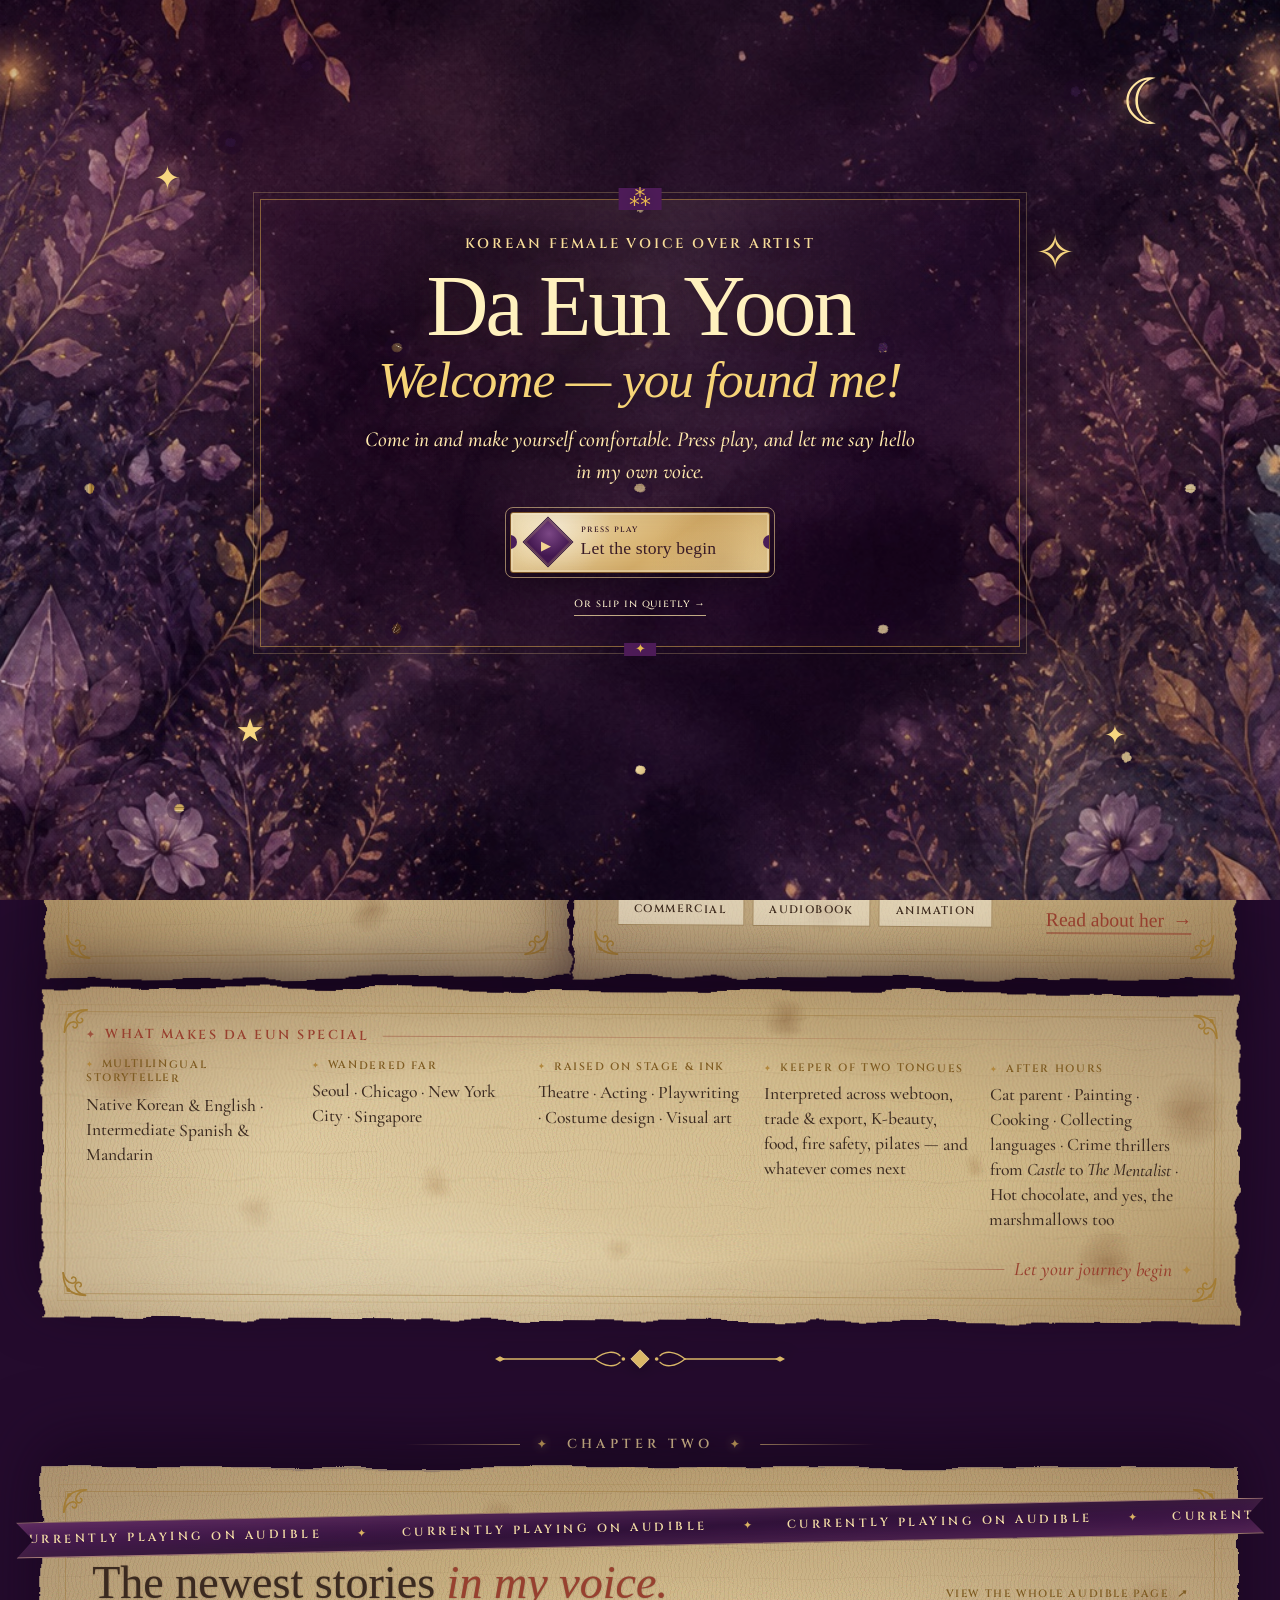
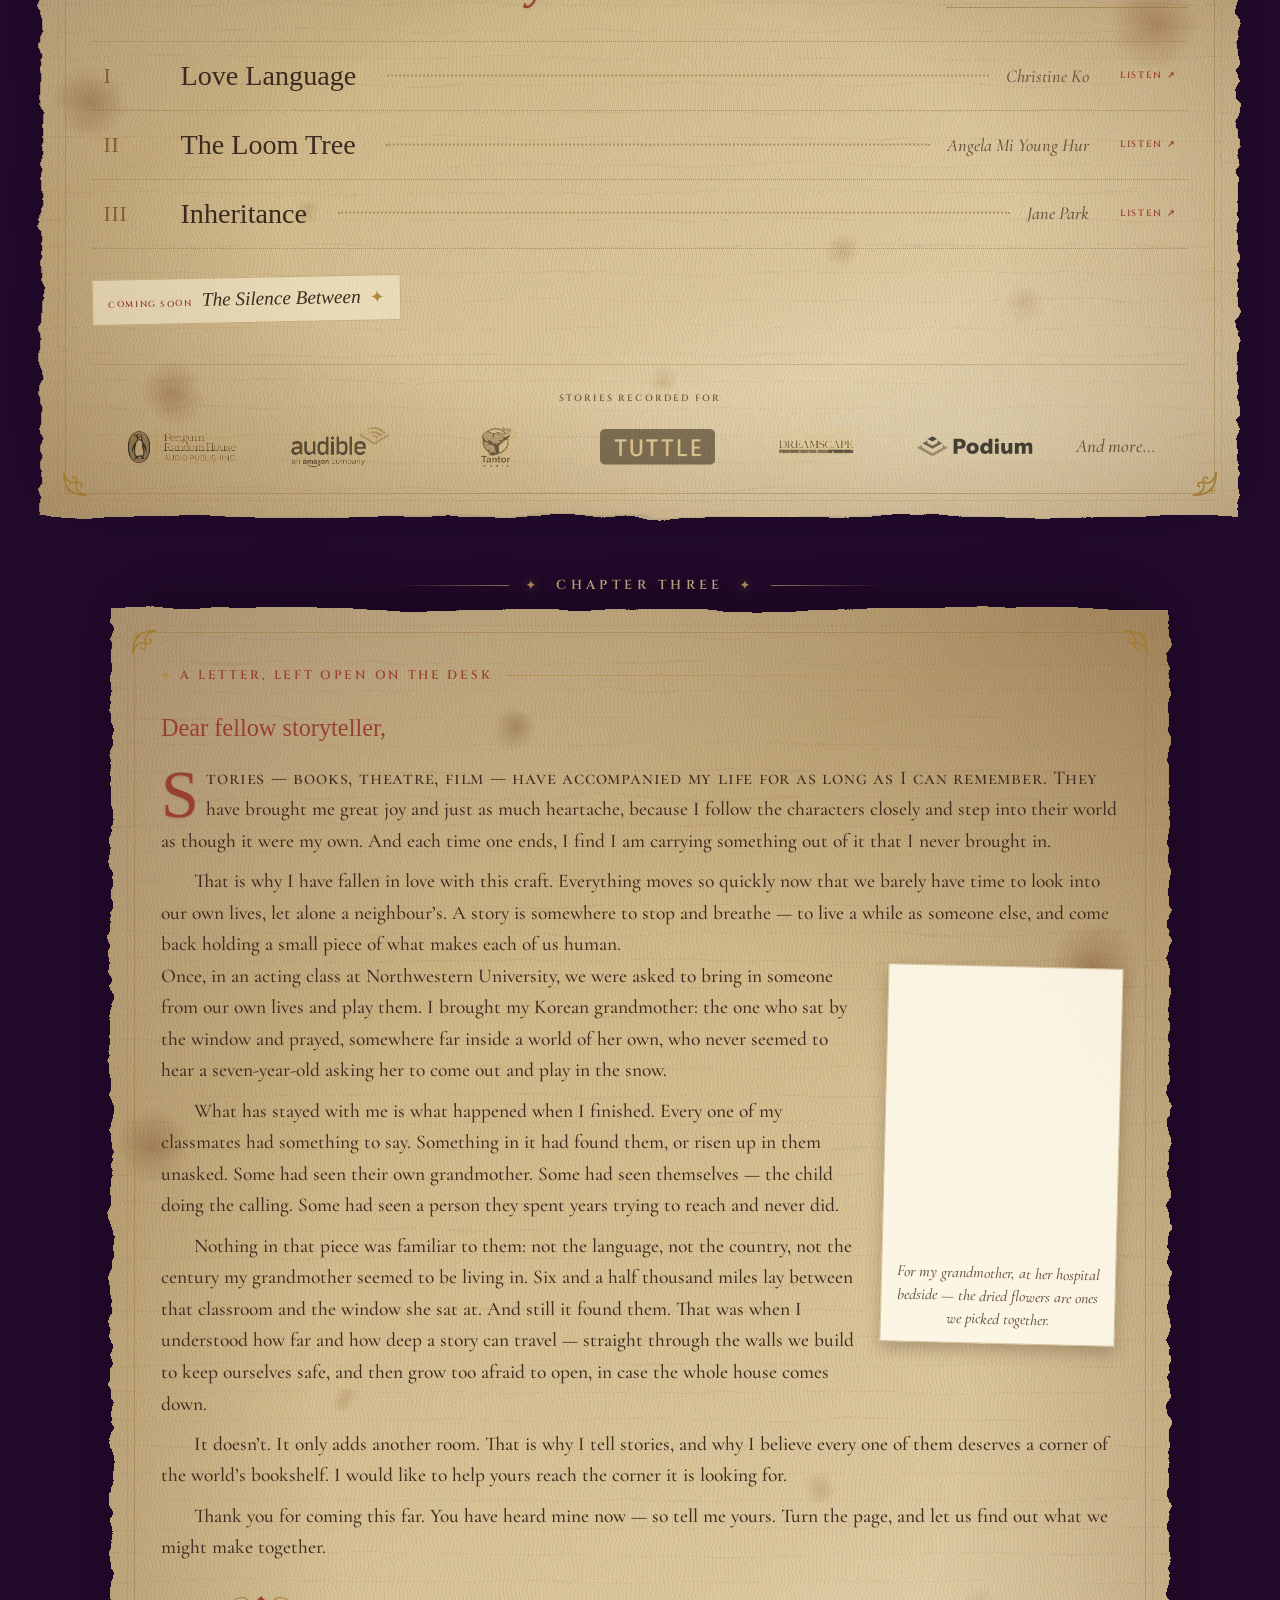
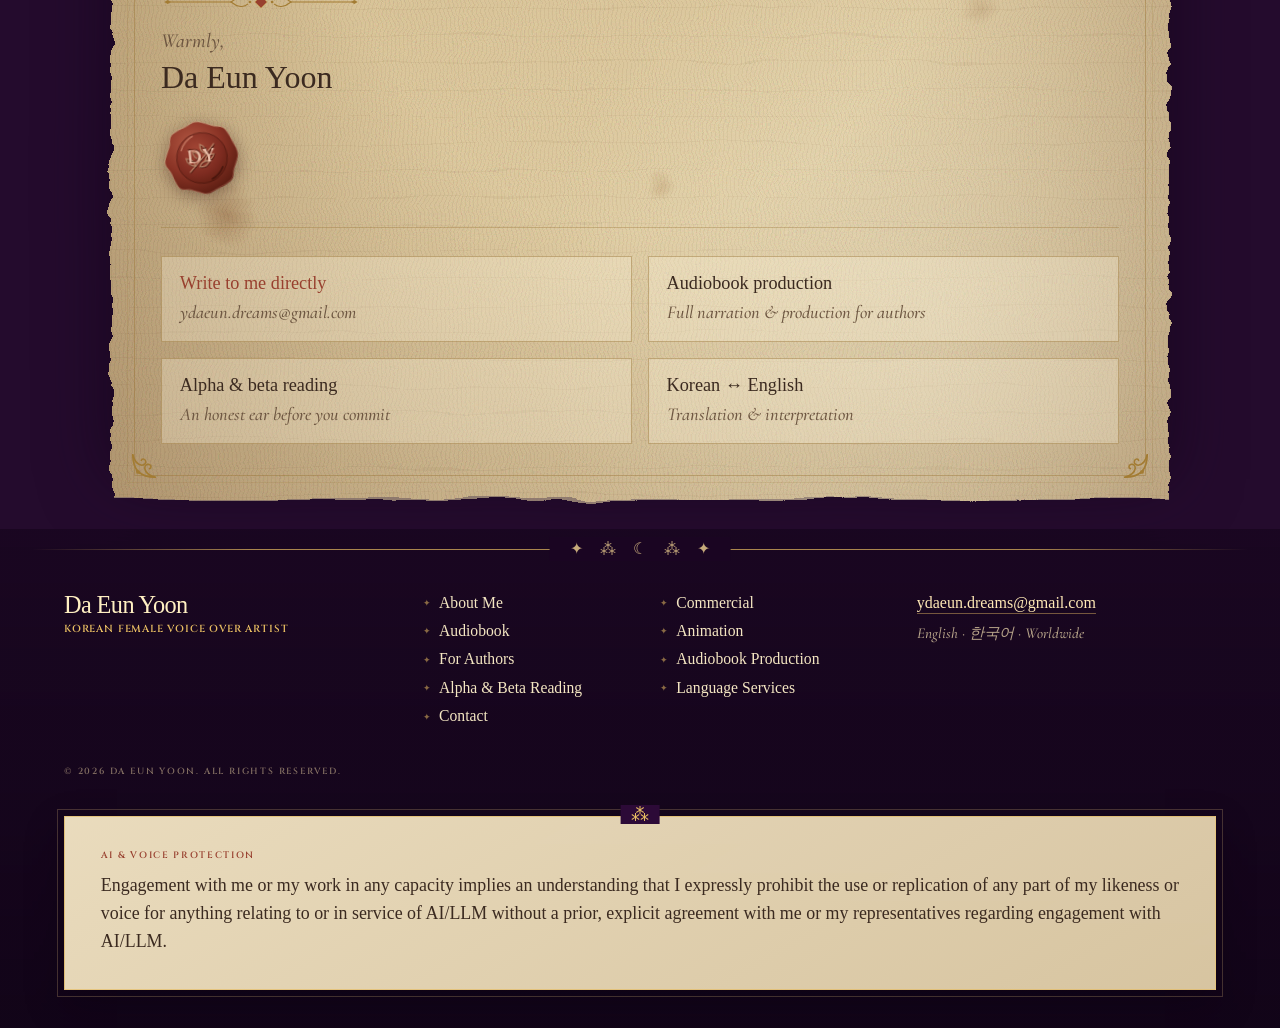
==== commit ac63bfd5: "Make the new site findable Her old Squarespace site ranks first for both her name and "korean female" ====
--- a/index.html
+++ b/index.html
@@ -5,10 +5,49 @@
   <meta name="viewport" content="width=device-width, initial-scale=1">
   <meta name="description" content="Meet Da Eun Yoon, a multilingual Korean-English voice actor, storyteller and language professional recording from her home studio in Seoul.">
   <title>Da Eun Yoon | Korean Female Voice Over Artist</title>
+  <link rel="canonical" href="https://daeunyoonvoice.com/">
+  <meta property="og:type" content="website">
+  <meta property="og:site_name" content="Da Eun Yoon">
+  <meta property="og:locale" content="en_US">
+  <meta property="og:url" content="https://daeunyoonvoice.com/">
+  <meta property="og:title" content="Da Eun Yoon | Korean Female Voice Over Artist">
+  <meta property="og:description" content="Meet Da Eun Yoon, a multilingual Korean-English voice actor, storyteller and language professional recording from her home studio in Seoul.">
+  <meta property="og:image" content="https://daeunyoonvoice.com/assets/images/home/da-eun-hero.webp">
+  <meta name="twitter:card" content="summary_large_image">
+  <meta name="twitter:title" content="Da Eun Yoon | Korean Female Voice Over Artist">
+  <meta name="twitter:description" content="Meet Da Eun Yoon, a multilingual Korean-English voice actor, storyteller and language professional recording from her home studio in Seoul.">
+  <meta name="twitter:image" content="https://daeunyoonvoice.com/assets/images/home/da-eun-hero.webp">
   <link rel="preconnect" href="https://fonts.googleapis.com">
   <link rel="preconnect" href="https://fonts.gstatic.com" crossorigin>
   <link href="https://fonts.googleapis.com/css2?family=Cinzel:wght@500;600&family=Cormorant+Garamond:ital,wght@0,500;0,700;1,500&family=IM+Fell+English:ital@0;1&display=swap" rel="stylesheet">
   <link rel="stylesheet" href="styles.css">
+  <script type="application/ld+json">
+  {
+    "@context": "https://schema.org",
+    "@type": "Person",
+    "name": "Da Eun Yoon",
+    "alternateName": ["윤다은", "Daeun Yoon", "Da-Eun Yoon"],
+    "jobTitle": "Voice Over Artist",
+    "description": "Korean-English bilingual voice over artist and audiobook narrator. Commercial, audiobook and animation voice acting in Korean and English.",
+    "url": "https://daeunyoonvoice.com/",
+    "image": "https://daeunyoonvoice.com/assets/images/home/da-eun-hero.webp",
+    "email": "mailto:ydaeun.dreams@gmail.com",
+    "knowsLanguage": ["English", "Korean", "Mandarin", "Spanish"],
+    "alumniOf": { "@type": "CollegeOrUniversity", "name": "Northwestern University" },
+    "sameAs": ["https://www.audible.com/search?searchNarrator=Da+Eun+Yoon"],
+    "knowsAbout": ["Voice Over", "Audiobook Narration", "Animation Voice Acting", "Korean English Translation", "Interpretation"],
+    "worksFor": { "@type": "Organization", "name": "Da Eun Yoon Voice Over", "url": "https://daeunyoonvoice.com/" }
+  }
+  </script>
+  <script type="application/ld+json">
+  {
+    "@context": "https://schema.org",
+    "@type": "WebSite",
+    "name": "Da Eun Yoon | Korean Female Voice Over Artist",
+    "url": "https://daeunyoonvoice.com/",
+    "inLanguage": "en"
+  }
+  </script>
 </head>
 <body class="page-home has-opening">
   <a class="skip-link" href="#main">Skip to content</a>
--- a/styles.css
+++ b/styles.css
@@ -48,10 +48,13 @@
 .skip-link:focus { left: 1rem; }
 :focus-visible { outline: 2px solid var(--story-gold); outline-offset: 3px; }
 
-.motion-ready .reveal { opacity: 0; transform: translateY(22px); transition: opacity .75s ease, transform .75s ease; }
+/* Reveals fire 240px before the viewport (see script.js) and resolve fast,
+   so by the time a sheet scrolls into view it is simply there — no pop-in
+   mid-read. The stagger delays are gone for the same reason: she asked for
+   everything in a view to arrive together. */
+.motion-ready .reveal { opacity: 0; transform: translateY(12px); transition: opacity .4s ease, transform .4s ease; }
 .motion-ready .reveal.is-visible { opacity: 1; transform: none; }
-.motion-ready .delay-1 { transition-delay: .12s; }
-.motion-ready .delay-2 { transition-delay: .24s; }
+.motion-ready .delay-1, .motion-ready .delay-2 { transition-delay: 0s; }
 
 /* Home already downloads the full-quality curtain for the opening dissolve,
    where it is the showpiece and only 20% shaded. Pointing its chrome at the
@@ -206,7 +209,7 @@
   text-align: center;
   text-shadow: 0 2px 16px rgba(10, 0, 16, .7);
 }
-.tale-chapter-mark i { color: #d9b262; font-size: .85em; font-style: normal; }
+.tale-chapter-mark i { color: #d9b262; font-size: .85em; font-style: normal; text-shadow: 0 0 10px rgba(255, 220, 140, .55); }
 .tale-chapter-mark::before,
 .tale-chapter-mark::after {
   content: "";
@@ -265,7 +268,7 @@
     calc(18% - 32px) calc(33% - 17px),
     calc(78% + 28px) calc(47% - 3px),
     0 0, 0 0, 0 0, 0 0;
-  filter: url(#deckle) drop-shadow(0 18px 30px rgba(14, 2, 20, .55)) drop-shadow(0 0 24px rgba(236, 190, 106, .28));
+  filter: url(#deckle) drop-shadow(0 18px 30px rgba(14, 2, 20, .55));
 }
 
 .tale-paper::after {
@@ -277,7 +280,7 @@
   mix-blend-mode: multiply;
   opacity: .26;
 }
-.tale-sheet > .tale-paper { filter: url(#deckle-wide) drop-shadow(0 20px 34px rgba(14, 2, 20, .55)) drop-shadow(0 0 26px rgba(236, 190, 106, .3)); }
+.tale-sheet > .tale-paper { filter: url(#deckle-wide) drop-shadow(0 20px 34px rgba(14, 2, 20, .55)); }
 .tale-leaf-recto > .tale-paper { transform: scaleX(-1); }
 .tale-slip > .tale-paper { transform: scaleY(-1); }
 .tale-sheet > .tale-paper { transform: scale(-1, -1); }
@@ -1884,11 +1887,11 @@
 /* Both leaves carry real content now — the film and the journey on one side,
    the story on the other — so they can sit level again. */
 .page-about .tale-spread .tale-book {
-  grid-template-columns: minmax(0, 1.04fr) minmax(0, .96fr);
+  grid-template-columns: minmax(0, .96fr) minmax(0, 1.04fr);
   align-items: stretch;
 }
 .page-about .tale-figure-hero { flex: 0 0 auto; height: auto; }
-.page-about .tale-leaf-verso .tale-leaf-inner { justify-content: flex-start; }
+.page-about .tale-spread .tale-leaf:has(video) .tale-leaf-inner { justify-content: flex-start; }
 .tale-path-open {
   margin-top: clamp(1.6rem, 2.4vw, 2.2rem);
   padding-top: clamp(1.2rem, 1.8vw, 1.6rem);
@@ -1901,19 +1904,19 @@
 /* The journey list was drawn for a full-width slip. Inside a leaf it has half
    the room, so it runs as a single column — which also fills the film leaf to
    match the story leaf beside it. */
-.page-about .tale-leaf-verso .tale-dl {
+.page-about .tale-spread .tale-leaf:has(video) .tale-dl {
   grid-template-columns: 1fr;
   gap: clamp(.7rem, 1.1vw, .95rem);
 }
-.page-about .tale-leaf-verso .tale-dl > div {
+.page-about .tale-spread .tale-leaf:has(video) .tale-dl > div {
   display: grid;
   grid-template-columns: minmax(0, 8.5rem) minmax(0, 1fr);
   align-items: baseline;
   gap: .2rem 1rem;
 }
-.page-about .tale-leaf-verso .tale-dl dd { margin: 0; }
+.page-about .tale-spread .tale-leaf:has(video) .tale-dl dd { margin: 0; }
 @media (max-width: 700px) {
-  .page-about .tale-leaf-verso .tale-dl > div { grid-template-columns: 1fr; }
+  .page-about .tale-spread .tale-leaf:has(video) .tale-dl > div { grid-template-columns: 1fr; }
 }
 
 /* --- A line to close the slip and send the reader on ---------------------- */
@@ -2020,42 +2023,37 @@
    name is the h1 now — it is what a visitor and a search engine both want
    first — and the sentence supports it underneath at a size that no longer
    pushes the demos below the fold. */
-/* Set as a book cover, from her references: gold lettering on the deep plum
-   the versals already wear, held in a gilt frame with corner scrolls. The
-   name is the brightest thing on the leaf, which is the point of a cover. */
-/* Set as a book cover, from her references: gold lettering on deep plum
-   cloth. Flat and matte on purpose — a real cover has grain, not a light
-   sweep — so the ground is one colour with the paper's own fibre texture
-   pressed into it, and only the edges darken, the way boards do. */
+/* A bound cover, third and final pass: her references are tooled leather —
+   a full engraved gold frame running the whole way round, grain in the hide,
+   the lettering pressed in. The frame is one drawn tile, corner and chain,
+   stamped four times by rotation and sliced as a border-image. */
 .tale-byline-open {
   position: relative;
   margin: 0 0 clamp(1.4rem, 2.2vw, 2rem);
   text-align: center;
-  padding: clamp(1.5rem, 2.3vw, 2.1rem) clamp(1rem, 2vw, 2rem) clamp(1.6rem, 2.5vw, 2.2rem);
-  border: 1px solid var(--gilt-deep);
-  outline: 1px solid rgba(177, 135, 60, .45);
-  outline-offset: 4px;
-  background-color: #3b1247;
-  background-image:
-    url("data:image/svg+xml,%3Csvg xmlns='http://www.w3.org/2000/svg' viewBox='0 0 40 40'%3E%3Cg transform='translate(0 0)'%3E%3Cg fill='none' stroke='%23d9b768' stroke-width='2.1' stroke-linecap='round'%3E%3Cpath d='M5 35 C5 15 15 5 35 5'/%3E%3Cpath d='M35 5 C27 7 22 11 21 17 C21 21 24 23 27 22 C30 21 30 17 27.5 16.5'/%3E%3Cpath d='M5 35 C7 27 11 22 17 21 C21 21 23 24 22 27 C21 30 17 30 16.5 27.5'/%3E%3C/g%3E%3Cpath d='M12 8 L15 12 L12 16 L9 12 Z' fill='%23d9b768' transform='rotate(45 12 12)'/%3E%3C/g%3E%3C/svg%3E") left 7px top 7px / 24px 24px,
-    url("data:image/svg+xml,%3Csvg xmlns='http://www.w3.org/2000/svg' viewBox='0 0 40 40'%3E%3Cg transform='translate(40 0) scale(-1 1)'%3E%3Cg fill='none' stroke='%23d9b768' stroke-width='2.1' stroke-linecap='round'%3E%3Cpath d='M5 35 C5 15 15 5 35 5'/%3E%3Cpath d='M35 5 C27 7 22 11 21 17 C21 21 24 23 27 22 C30 21 30 17 27.5 16.5'/%3E%3Cpath d='M5 35 C7 27 11 22 17 21 C21 21 23 24 22 27 C21 30 17 30 16.5 27.5'/%3E%3C/g%3E%3Cpath d='M12 8 L15 12 L12 16 L9 12 Z' fill='%23d9b768' transform='rotate(45 12 12)'/%3E%3C/g%3E%3C/svg%3E") right 7px top 7px / 24px 24px,
-    url("data:image/svg+xml,%3Csvg xmlns='http://www.w3.org/2000/svg' viewBox='0 0 40 40'%3E%3Cg transform='translate(0 40) scale(1 -1)'%3E%3Cg fill='none' stroke='%23d9b768' stroke-width='2.1' stroke-linecap='round'%3E%3Cpath d='M5 35 C5 15 15 5 35 5'/%3E%3Cpath d='M35 5 C27 7 22 11 21 17 C21 21 24 23 27 22 C30 21 30 17 27.5 16.5'/%3E%3Cpath d='M5 35 C7 27 11 22 17 21 C21 21 23 24 22 27 C21 30 17 30 16.5 27.5'/%3E%3C/g%3E%3Cpath d='M12 8 L15 12 L12 16 L9 12 Z' fill='%23d9b768' transform='rotate(45 12 12)'/%3E%3C/g%3E%3C/svg%3E") left 7px bottom 7px / 24px 24px,
-    url("data:image/svg+xml,%3Csvg xmlns='http://www.w3.org/2000/svg' viewBox='0 0 40 40'%3E%3Cg transform='rotate(180 20 20)'%3E%3Cg fill='none' stroke='%23d9b768' stroke-width='2.1' stroke-linecap='round'%3E%3Cpath d='M5 35 C5 15 15 5 35 5'/%3E%3Cpath d='M35 5 C27 7 22 11 21 17 C21 21 24 23 27 22 C30 21 30 17 27.5 16.5'/%3E%3Cpath d='M5 35 C7 27 11 22 17 21 C21 21 23 24 22 27 C21 30 17 30 16.5 27.5'/%3E%3C/g%3E%3Cpath d='M12 8 L15 12 L12 16 L9 12 Z' fill='%23d9b768' transform='rotate(45 12 12)'/%3E%3C/g%3E%3C/svg%3E") right 7px bottom 7px / 24px 24px,
-    var(--fiber);
-  background-repeat: no-repeat, no-repeat, no-repeat, no-repeat, repeat;
-  background-size: 24px 24px, 24px 24px, 24px 24px, 24px 24px, 190px 190px;
-  background-blend-mode: normal, normal, normal, normal, soft-light;
+  padding: clamp(1.2rem, 1.9vw, 1.7rem) clamp(.8rem, 1.6vw, 1.6rem) clamp(1.3rem, 2vw, 1.8rem);
+  border: 24px solid transparent;
+  border-image: url("data:image/svg+xml,%3Csvg xmlns='http://www.w3.org/2000/svg' viewBox='0 0 120 120'%3E%3Cg transform='rotate(0 60 60)'%3E%3Cg fill='none' stroke='%23d9b768' stroke-linecap='round'%3E%3Cpath d='M5 115 L5 5 L115 5' stroke-width='2.6'/%3E%3Cpath d='M13 115 L13 13 L115 13' stroke-width='1.1'/%3E%3Cpath d='M8 8 C16 10 22 14 26 22' stroke-width='1.6'/%3E%3Cpath d='M8 8 C10 16 14 22 22 26' stroke-width='1.6'/%3E%3Cpath d='M26 22 C28 26 28 30 25 33' stroke-width='1.3'/%3E%3Cpath d='M22 26 C26 28 30 28 33 25' stroke-width='1.3'/%3E%3C/g%3E%3Cg fill='%23d9b768'%3E%3Cpath d='M29 29 L34 24 L39 29 L34 34 Z'/%3E%3Ccircle cx='20' cy='9' r='1.7'/%3E%3Ccircle cx='9' cy='20' r='1.7'/%3E%3Cpath d='M48 9 L51.5 5.5 L55 9 L51.5 12.5 Z'/%3E%3Cpath d='M62 9 L65.5 5.5 L69 9 L65.5 12.5 Z'/%3E%3Cpath d='M76 9 L79.5 5.5 L83 9 L79.5 12.5 Z'/%3E%3Ccircle cx='44' cy='9' r='1.2'/%3E%3Ccircle cx='58.5' cy='9' r='1.2'/%3E%3Ccircle cx='72.5' cy='9' r='1.2'/%3E%3Ccircle cx='87' cy='9' r='1.2'/%3E%3C/g%3E%3C/g%3E%3Cg transform='rotate(90 60 60)'%3E%3Cg fill='none' stroke='%23d9b768' stroke-linecap='round'%3E%3Cpath d='M5 115 L5 5 L115 5' stroke-width='2.6'/%3E%3Cpath d='M13 115 L13 13 L115 13' stroke-width='1.1'/%3E%3Cpath d='M8 8 C16 10 22 14 26 22' stroke-width='1.6'/%3E%3Cpath d='M8 8 C10 16 14 22 22 26' stroke-width='1.6'/%3E%3Cpath d='M26 22 C28 26 28 30 25 33' stroke-width='1.3'/%3E%3Cpath d='M22 26 C26 28 30 28 33 25' stroke-width='1.3'/%3E%3C/g%3E%3Cg fill='%23d9b768'%3E%3Cpath d='M29 29 L34 24 L39 29 L34 34 Z'/%3E%3Ccircle cx='20' cy='9' r='1.7'/%3E%3Ccircle cx='9' cy='20' r='1.7'/%3E%3Cpath d='M48 9 L51.5 5.5 L55 9 L51.5 12.5 Z'/%3E%3Cpath d='M62 9 L65.5 5.5 L69 9 L65.5 12.5 Z'/%3E%3Cpath d='M76 9 L79.5 5.5 L83 9 L79.5 12.5 Z'/%3E%3Ccircle cx='44' cy='9' r='1.2'/%3E%3Ccircle cx='58.5' cy='9' r='1.2'/%3E%3Ccircle cx='72.5' cy='9' r='1.2'/%3E%3Ccircle cx='87' cy='9' r='1.2'/%3E%3C/g%3E%3C/g%3E%3Cg transform='rotate(180 60 60)'%3E%3Cg fill='none' stroke='%23d9b768' stroke-linecap='round'%3E%3Cpath d='M5 115 L5 5 L115 5' stroke-width='2.6'/%3E%3Cpath d='M13 115 L13 13 L115 13' stroke-width='1.1'/%3E%3Cpath d='M8 8 C16 10 22 14 26 22' stroke-width='1.6'/%3E%3Cpath d='M8 8 C10 16 14 22 22 26' stroke-width='1.6'/%3E%3Cpath d='M26 22 C28 26 28 30 25 33' stroke-width='1.3'/%3E%3Cpath d='M22 26 C26 28 30 28 33 25' stroke-width='1.3'/%3E%3C/g%3E%3Cg fill='%23d9b768'%3E%3Cpath d='M29 29 L34 24 L39 29 L34 34 Z'/%3E%3Ccircle cx='20' cy='9' r='1.7'/%3E%3Ccircle cx='9' cy='20' r='1.7'/%3E%3Cpath d='M48 9 L51.5 5.5 L55 9 L51.5 12.5 Z'/%3E%3Cpath d='M62 9 L65.5 5.5 L69 9 L65.5 12.5 Z'/%3E%3Cpath d='M76 9 L79.5 5.5 L83 9 L79.5 12.5 Z'/%3E%3Ccircle cx='44' cy='9' r='1.2'/%3E%3Ccircle cx='58.5' cy='9' r='1.2'/%3E%3Ccircle cx='72.5' cy='9' r='1.2'/%3E%3Ccircle cx='87' cy='9' r='1.2'/%3E%3C/g%3E%3C/g%3E%3Cg transform='rotate(270 60 60)'%3E%3Cg fill='none' stroke='%23d9b768' stroke-linecap='round'%3E%3Cpath d='M5 115 L5 5 L115 5' stroke-width='2.6'/%3E%3Cpath d='M13 115 L13 13 L115 13' stroke-width='1.1'/%3E%3Cpath d='M8 8 C16 10 22 14 26 22' stroke-width='1.6'/%3E%3Cpath d='M8 8 C10 16 14 22 22 26' stroke-width='1.6'/%3E%3Cpath d='M26 22 C28 26 28 30 25 33' stroke-width='1.3'/%3E%3Cpath d='M22 26 C26 28 30 28 33 25' stroke-width='1.3'/%3E%3C/g%3E%3Cg fill='%23d9b768'%3E%3Cpath d='M29 29 L34 24 L39 29 L34 34 Z'/%3E%3Ccircle cx='20' cy='9' r='1.7'/%3E%3Ccircle cx='9' cy='20' r='1.7'/%3E%3Cpath d='M48 9 L51.5 5.5 L55 9 L51.5 12.5 Z'/%3E%3Cpath d='M62 9 L65.5 5.5 L69 9 L65.5 12.5 Z'/%3E%3Cpath d='M76 9 L79.5 5.5 L83 9 L79.5 12.5 Z'/%3E%3Ccircle cx='44' cy='9' r='1.2'/%3E%3Ccircle cx='58.5' cy='9' r='1.2'/%3E%3Ccircle cx='72.5' cy='9' r='1.2'/%3E%3Ccircle cx='87' cy='9' r='1.2'/%3E%3C/g%3E%3C/g%3E%3C/svg%3E") 38 round;
+  background-color: #251030;
+  background-image: url("data:image/svg+xml,%3Csvg xmlns='http://www.w3.org/2000/svg' viewBox='0 0 44 44'%3E%3Cg fill='none' stroke='%23d9b768' stroke-opacity='.10' stroke-width='1'%3E%3Cpath d='M22 2 L42 22 L22 42 L2 22 Z'/%3E%3Cpath d='M22 15 L29 22 L22 29 L15 22 Z'/%3E%3C/g%3E%3Ccircle cx='22' cy='22' r='1.1' fill='%23d9b768' fill-opacity='.14'/%3E%3Ccircle cx='0' cy='0' r='1.1' fill='%23d9b768' fill-opacity='.12'/%3E%3Ccircle cx='44' cy='0' r='1.1' fill='%23d9b768' fill-opacity='.12'/%3E%3Ccircle cx='0' cy='44' r='1.1' fill='%23d9b768' fill-opacity='.12'/%3E%3Ccircle cx='44' cy='44' r='1.1' fill='%23d9b768' fill-opacity='.12'/%3E%3C/svg%3E"), var(--fiber), var(--fiber);
+  background-size: 44px 44px, 190px 190px, 89px 89px;
+  background-blend-mode: normal, soft-light, overlay;
+  background-clip: border-box;
   box-shadow:
-    inset 0 0 0 2px rgba(232, 197, 128, .3),
-    inset 0 0 30px rgba(12, 0, 18, .5),
+    inset 0 0 26px rgba(10, 0, 16, .55),
     0 10px 22px rgba(20, 4, 28, .42);
 }
 
 .tale-byline-open .tale-name {
   font-size: clamp(2.4rem, 3.4vw, 3.5rem);
-  color: #f2d28c;
-  /* foil sits ON the cloth: one crisp press shadow, no halo */
-  text-shadow: 0 1px 0 rgba(14, 0, 20, .55);
+  /* engraved foil: the metal itself grades from lit crest to deep base,
+     and the drop-shadow is the cut it sits in */
+  background: linear-gradient(180deg, #fbeab8 8%, #ecc87e 42%, #b3853c 72%, #e9cd8a 96%);
+  -webkit-background-clip: text;
+  background-clip: text;
+  color: transparent;
+  filter: drop-shadow(0 1.5px 1px rgba(8, 0, 14, .85)) drop-shadow(0 0 10px rgba(240, 205, 130, .28));
+  text-shadow: none;
 }
 
 .tale-byline-open .tale-epithet {
@@ -2118,9 +2116,10 @@
   .tale-flourish { animation: markGlint 6s ease-in-out infinite; }
 }
 
+/* opacity only — animating text-shadow repainted every frame on every page */
 @keyframes markGlint {
-  0%, 100% { opacity: .55; text-shadow: 0 0 6px rgba(255, 214, 128, .3); }
-  50% { opacity: 1; text-shadow: 0 0 16px rgba(255, 224, 150, .85); }
+  0%, 100% { opacity: .55; }
+  50% { opacity: 1; }
 }
 
 /* --- The question the page exists to ask --------------------------------- */
@@ -2134,9 +2133,13 @@
   margin: clamp(.9rem, 1.5vw, 1.4rem) 0 0;
   padding-top: clamp(.9rem, 1.4vw, 1.25rem);
   border-top: 1px solid rgba(150, 112, 48, .3);
-  color: var(--sepia);
-  font: 400 clamp(1.5rem, 2vw, 2.05rem)/1.32 var(--fell);
+  color: #2f2015;
+  /* dipped pen, not typeset: the Fell italic's swash, a size up, with the
+     faint soak of ink into paper */
+  font: italic 400 clamp(1.75rem, 2.4vw, 2.5rem)/1.3 var(--fell);
+  letter-spacing: .01em;
   text-align: center;
+  text-shadow: 0 0 1px rgba(47, 32, 21, .5), 0 1px 2px rgba(47, 32, 21, .16);
 }
 
 /* .tale-voices carried margin-top:auto to balance the leaves; with the ask in
@@ -2261,19 +2264,7 @@
 
 /* (merged into the book-cover block above) */
 
-/* the hairlines that sit inside the heavy rules, as on a printed title page */
-.tale-byline-open::before,
-.tale-byline-open::after {
-  content: "";
-  position: absolute;
-  left: 10px;
-  right: 10px;
-  height: 1px;
-  background: rgba(230, 195, 124, .35);
-}
-
-.tale-byline-open::before { top: 4px; }
-.tale-byline-open::after { bottom: 4px; }
+/* the drawn frame carries its own rules; no extra hairlines needed */
 
 /* --- The letter, set the way a book sets a long page --------------------- */
 /* 400 words in stacked, evenly spaced blocks reads as a web page. Books indent
@@ -2360,3 +2351,37 @@
   mix-blend-mode: multiply;
   transform: rotate(-14deg);
 }
+
+/* --- The common ground --------------------------------------------------- */
+/* Her mission paragraph, pulled out from under "Once upon a time" to run the
+   full width beneath both leaves — the bridge between the child in the film
+   and the artist telling the story. Three voices share it: Cinzel opens,
+   Cormorant carries, and the Fell italic closes the way a tale does. */
+.tale-vow {
+  max-width: 74ch;
+  margin: 0 auto;
+  text-align: center;
+}
+
+.tale-vow p {
+  margin: 0;
+  color: var(--sepia-read);
+  font: 500 clamp(1.32rem, 1.62vw, 1.56rem)/1.72 var(--hand);
+}
+
+.tale-vow-open {
+  color: var(--gilt-deep);
+  font: 600 .78em var(--caps);
+  letter-spacing: .14em;
+  text-transform: uppercase;
+}
+
+.tale-vow em { color: var(--rubric); font-style: italic; }
+
+.tale-vow-close {
+  margin-top: clamp(.7rem, 1.2vw, 1rem) !important;
+  font: italic 400 clamp(1.42rem, 1.8vw, 1.74rem)/1.55 var(--fell) !important;
+  color: var(--sepia) !important;
+}
+
+.tale-vow-close strong { color: var(--rubric); font-weight: 400; }
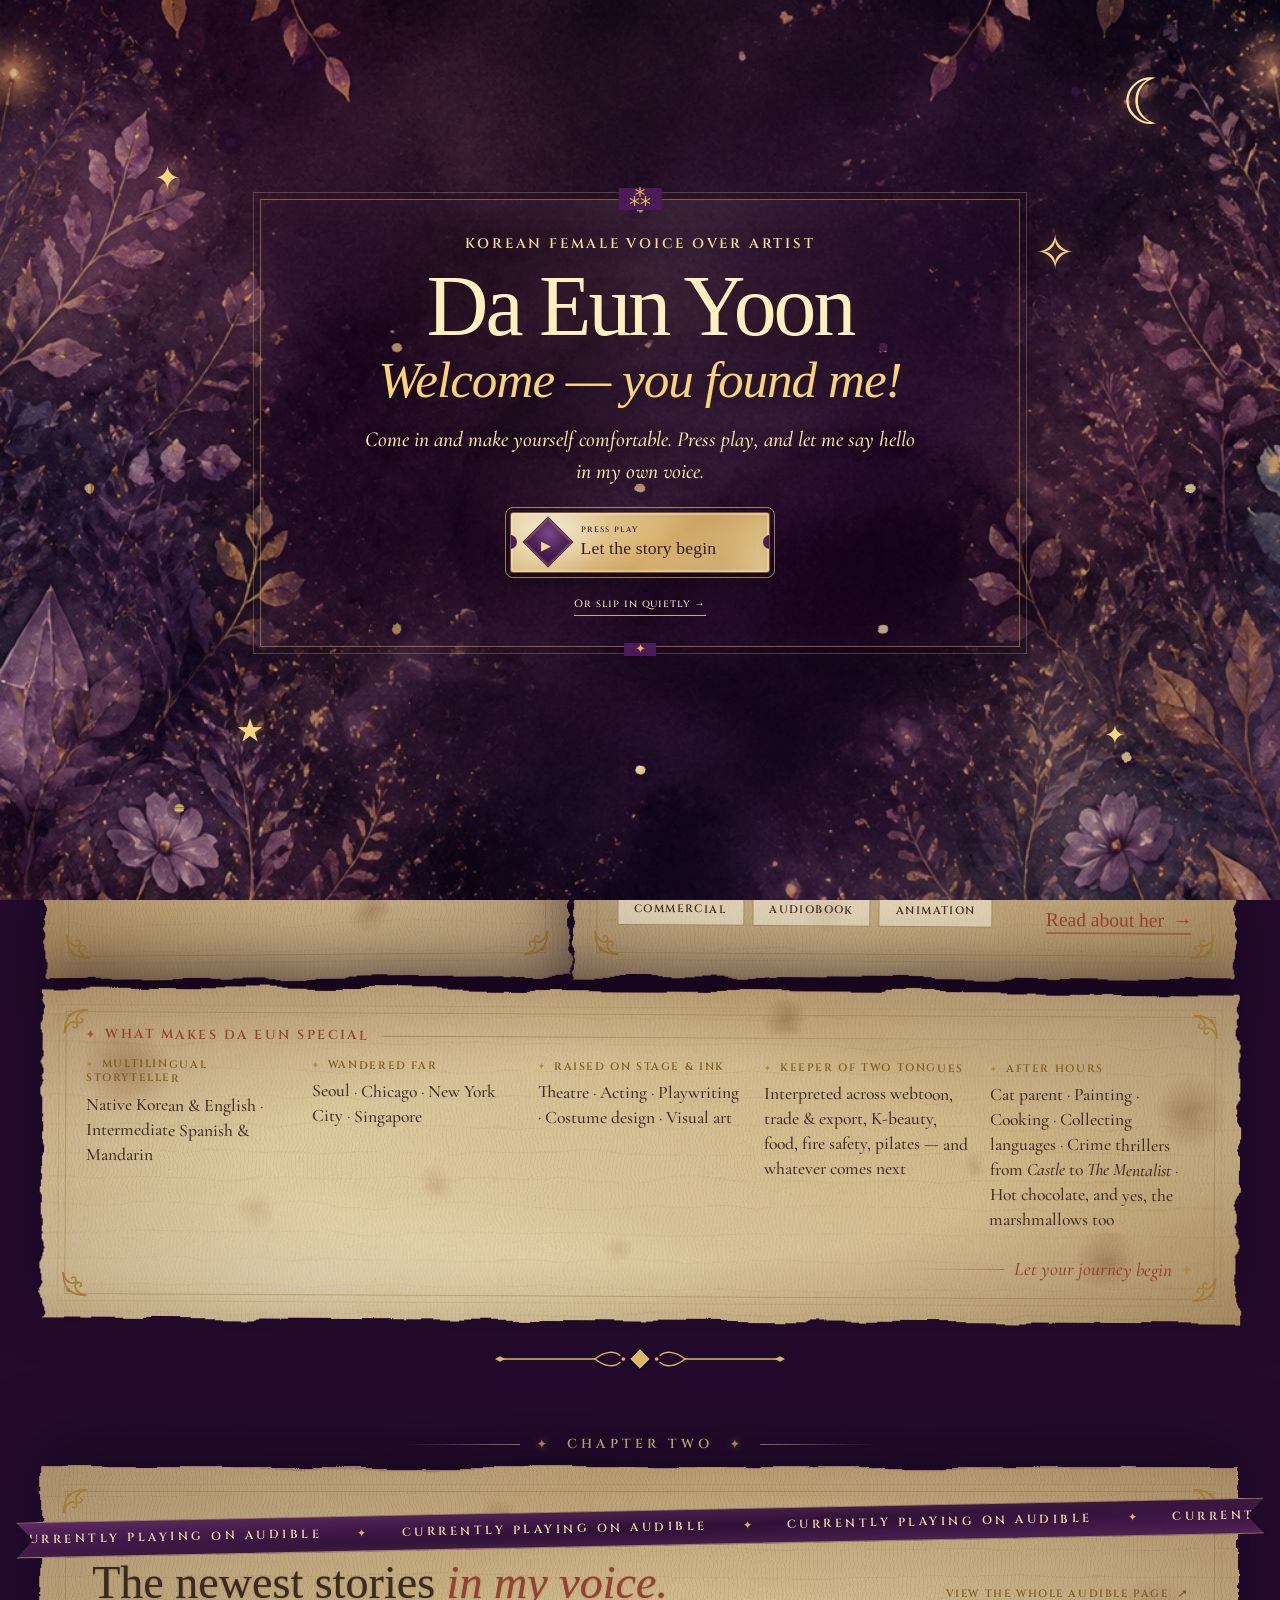
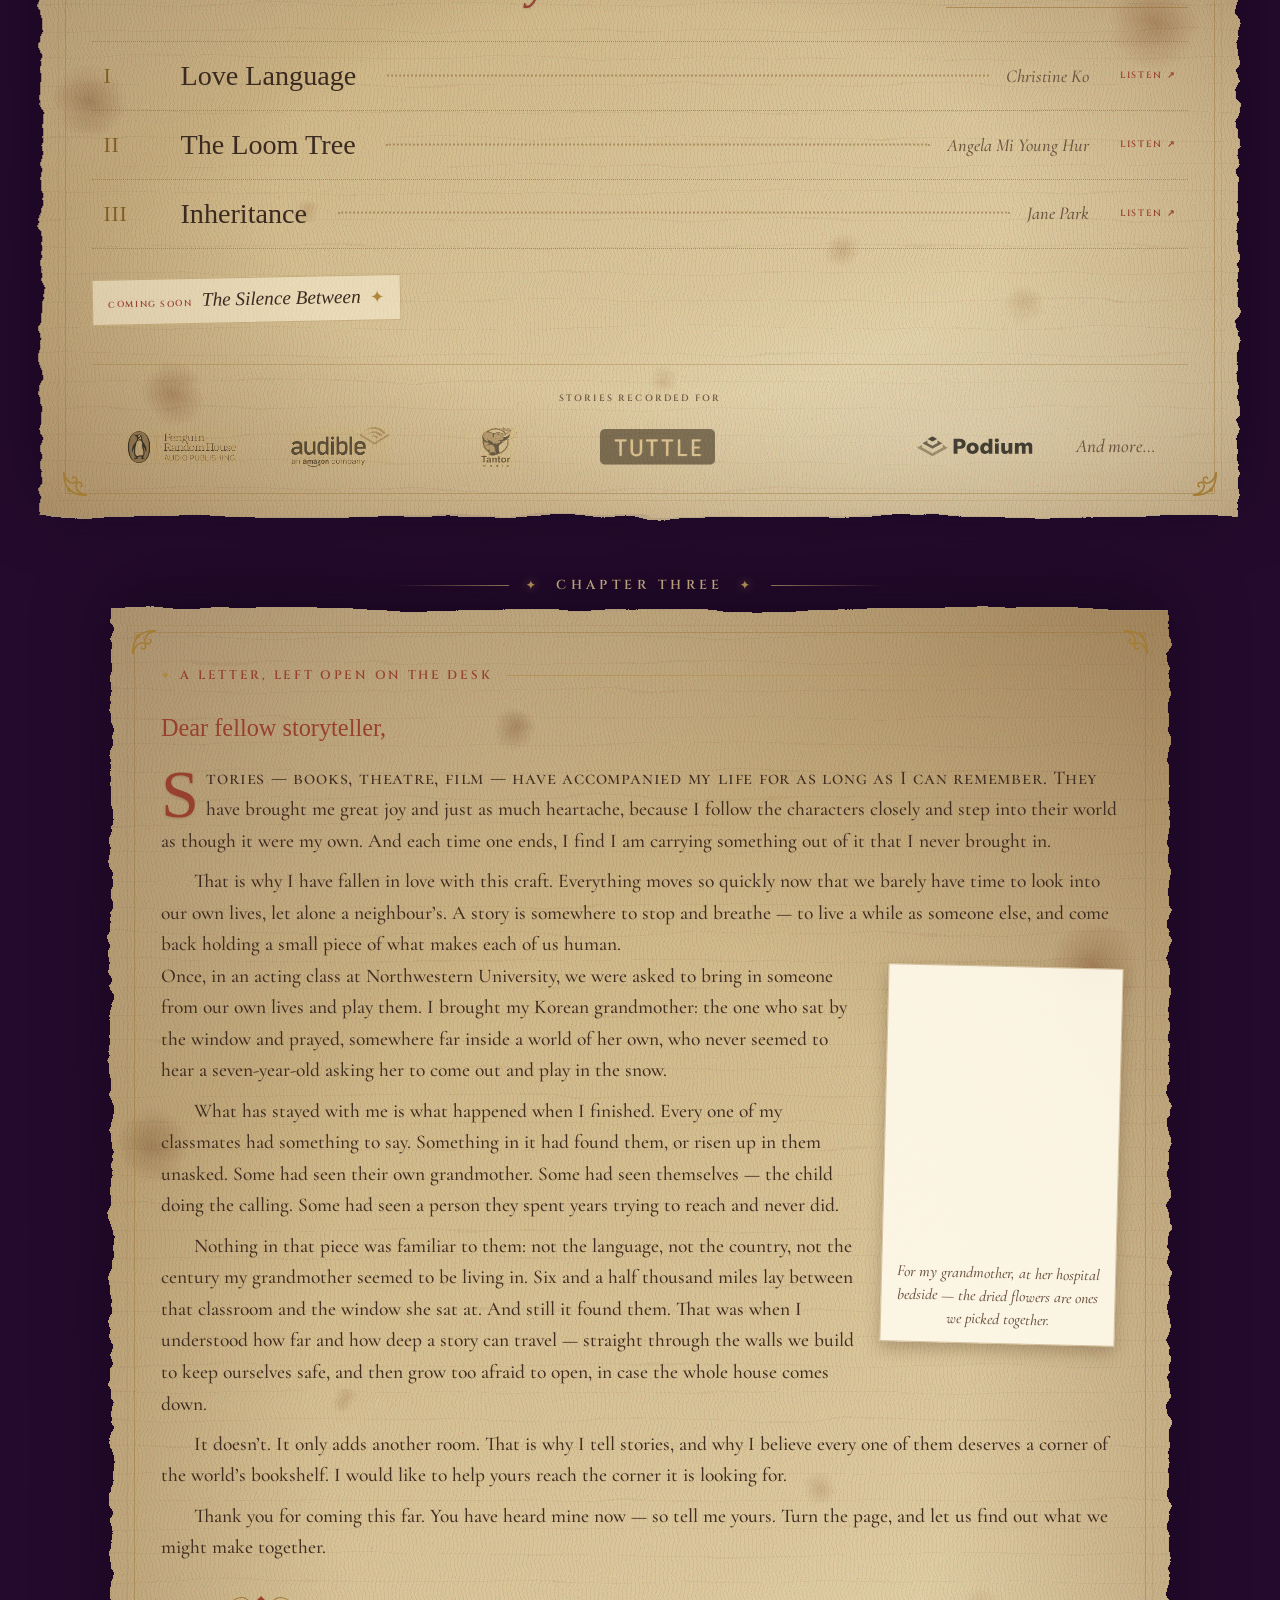
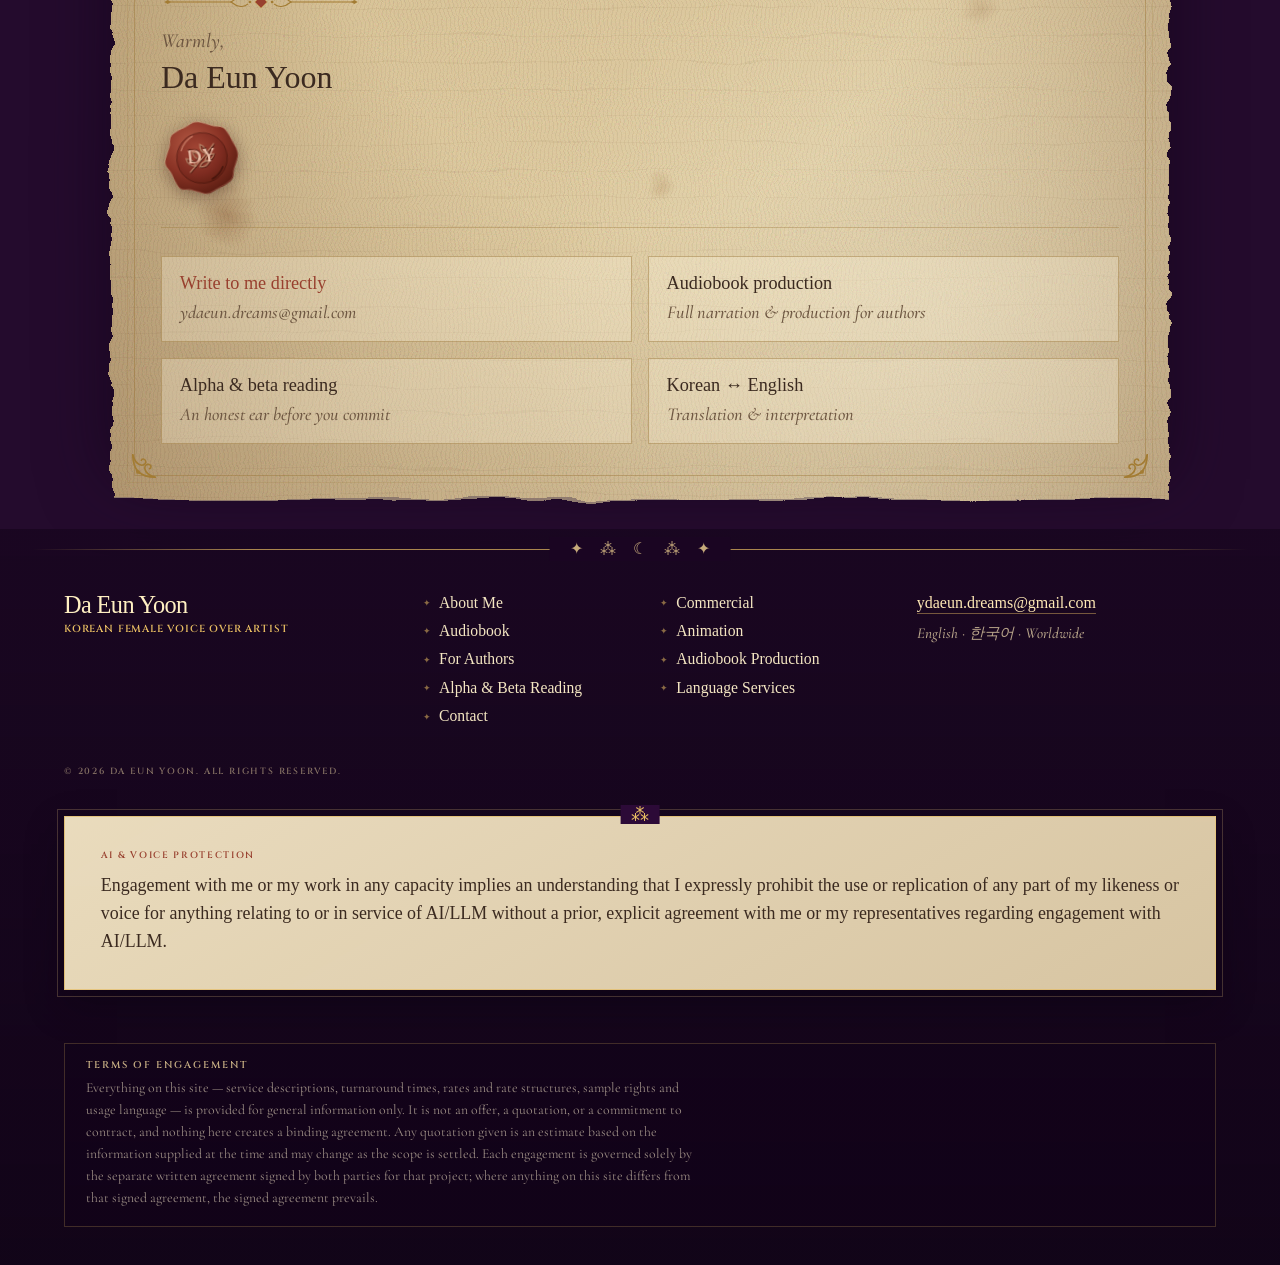
==== commit 863d0630: "The signed agreement is the one that counts A terms notice sits beside the AI protection notice in e" ====
--- a/index.html
+++ b/index.html
@@ -311,7 +311,10 @@
     </section>
   </main>
 
-  <footer class="site-footer"><div><a class="brand footer-brand" href="index.html"><span>Da Eun Yoon</span><small>Korean Female Voice Over Artist</small></a></div><div class="footer-nav"><a href="about.html">About Me</a><a href="commercial.html">Commercial</a><a href="audiobook.html">Audiobook</a><a href="animation.html">Animation</a><a href="authors.html">For Authors</a><a href="audiobook-production.html">Audiobook Production</a><a href="alpha-beta-reading.html">Alpha &amp; Beta Reading</a><a href="language-services.html">Language Services</a><a href="contact.html">Contact</a></div><div class="footer-contact"><a href="mailto:ydaeun.dreams@gmail.com">ydaeun.dreams@gmail.com</a><p>English · 한국어 · Worldwide</p></div><p class="legal">© <span data-year></span> Da Eun Yoon. All rights reserved.</p><div class="ai-protection" role="note" aria-label="AI and voice protection notice"><span>AI &amp; Voice Protection</span><p>Engagement with me or my work in any capacity implies an understanding that I expressly prohibit the use or replication of any part of my likeness or voice for anything relating to or in service of AI/LLM without a prior, explicit agreement with me or my representatives regarding engagement with AI/LLM.</p></div></footer>
+  <footer class="site-footer"><div><a class="brand footer-brand" href="index.html"><span>Da Eun Yoon</span><small>Korean Female Voice Over Artist</small></a></div><div class="footer-nav"><a href="about.html">About Me</a><a href="commercial.html">Commercial</a><a href="audiobook.html">Audiobook</a><a href="animation.html">Animation</a><a href="authors.html">For Authors</a><a href="audiobook-production.html">Audiobook Production</a><a href="alpha-beta-reading.html">Alpha &amp; Beta Reading</a><a href="language-services.html">Language Services</a><a href="contact.html">Contact</a></div><div class="footer-contact"><a href="mailto:ydaeun.dreams@gmail.com">ydaeun.dreams@gmail.com</a><p>English · 한국어 · Worldwide</p></div><p class="legal">© <span data-year></span> Da Eun Yoon. All rights reserved.</p><div class="ai-protection" role="note" aria-label="AI and voice protection notice"><span>AI &amp; Voice Protection</span><p>Engagement with me or my work in any capacity implies an understanding that I expressly prohibit the use or replication of any part of my likeness or voice for anything relating to or in service of AI/LLM without a prior, explicit agreement with me or my representatives regarding engagement with AI/LLM.</p></div><div class="site-terms" role="note" aria-label="Terms notice">
+      <span>Terms of Engagement</span>
+      <p>Everything on this site — service descriptions, turnaround times, rates and rate structures, sample rights and usage language — is provided for general information only. It is not an offer, a quotation, or a commitment to contract, and nothing here creates a binding agreement. Any quotation given is an estimate based on the information supplied at the time and may change as the scope is settled. Each engagement is governed solely by the separate written agreement signed by both parties for that project; where anything on this site differs from that signed agreement, the signed agreement prevails.</p>
+    </div></footer>
   <script src="script.js"></script>
 </body>
 </html>
--- a/styles.css
+++ b/styles.css
@@ -2385,3 +2385,33 @@
 }
 
 .tale-vow-close strong { color: var(--rubric); font-weight: 400; }
+
+/* --- Terms notice --------------------------------------------------------- */
+.site-terms {
+  grid-column: 1 / -1;
+  margin-top: .9rem;
+  padding: 1.05rem 1.3rem;
+  border: 1px solid rgba(231, 189, 98, .22);
+  background: rgba(17, 2, 23, .28);
+}
+
+.site-terms > span {
+  display: block;
+  margin-bottom: .4rem;
+  color: rgba(236, 210, 154, .82);
+  font: 600 .62rem/1 var(--caps);
+  letter-spacing: .2em;
+  text-transform: uppercase;
+}
+
+.site-terms p {
+  margin: 0;
+  max-width: 88ch;
+  color: rgba(240, 226, 198, .62);
+  font: 400 .86rem/1.6 var(--hand);
+}
+
+@media (max-width: 760px) {
+  .site-terms { padding: .95rem 1.05rem; }
+  .site-terms p { font-size: .86rem; }
+}
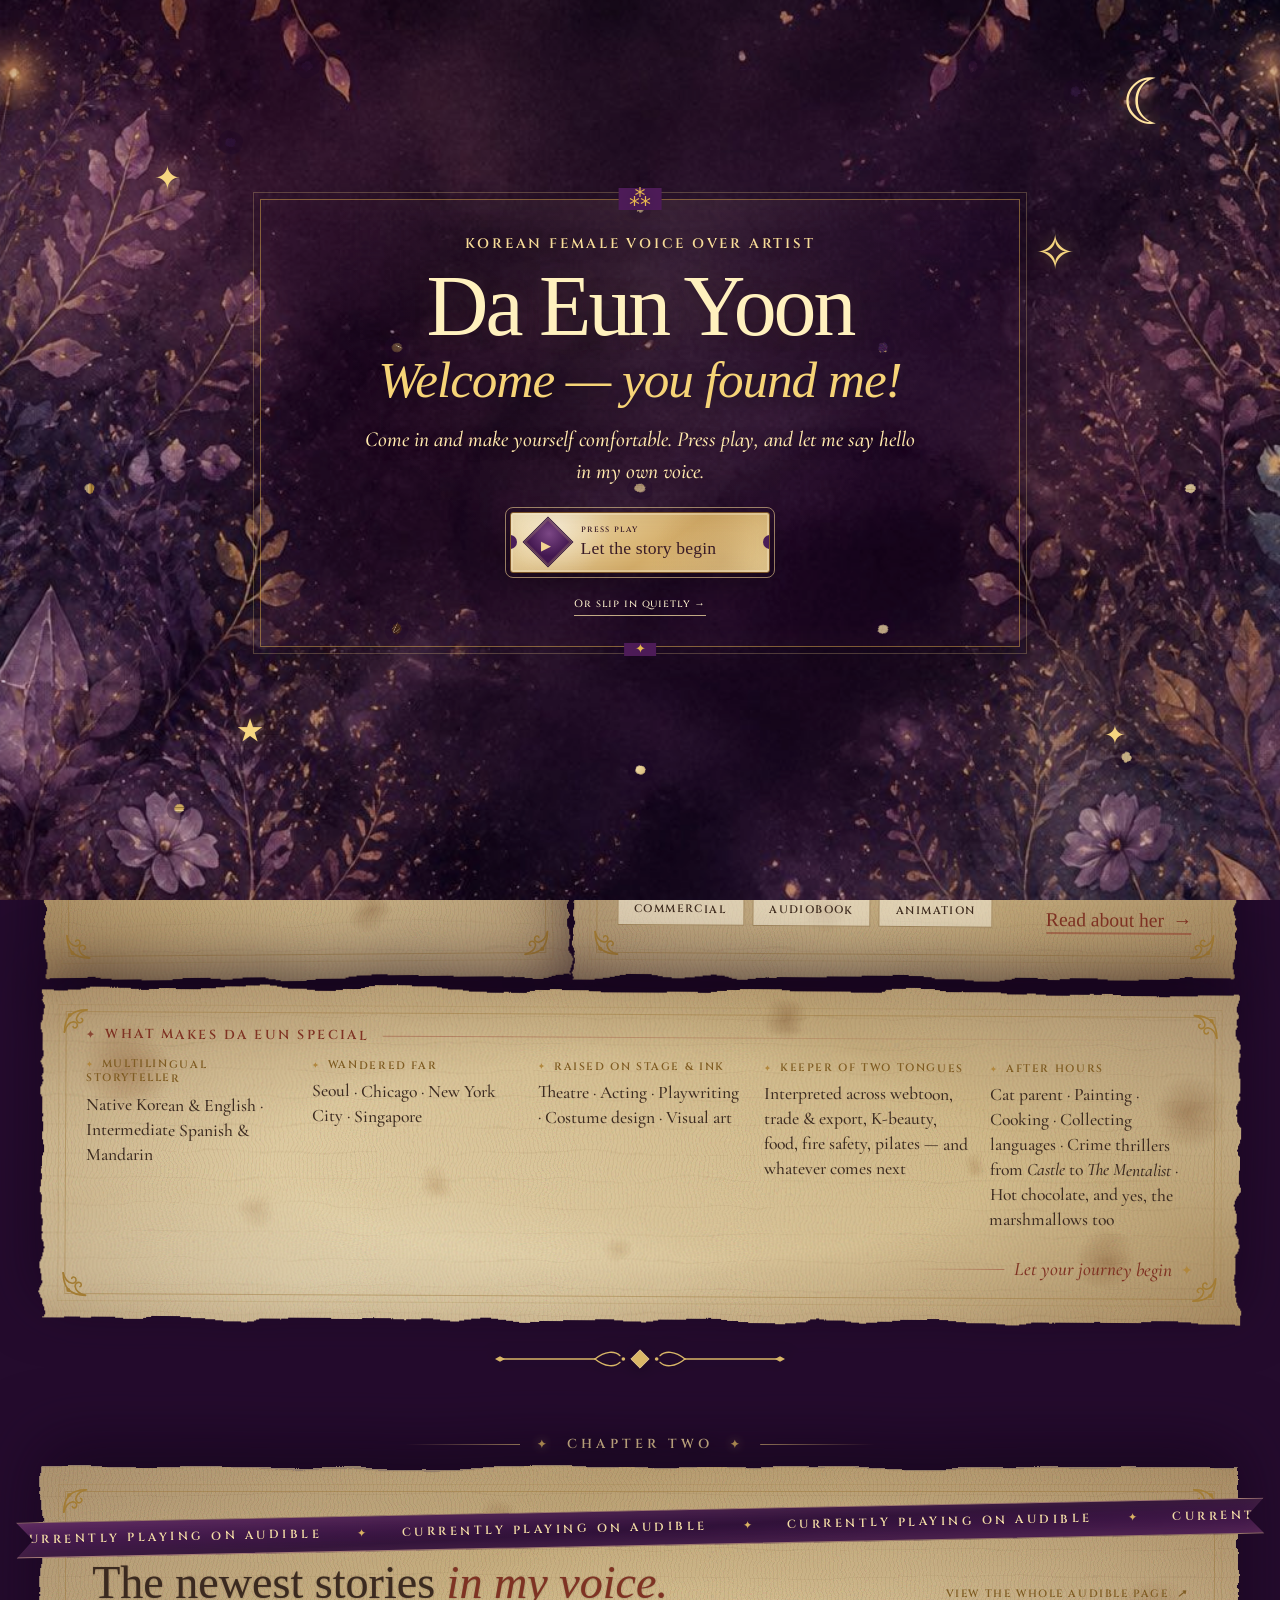
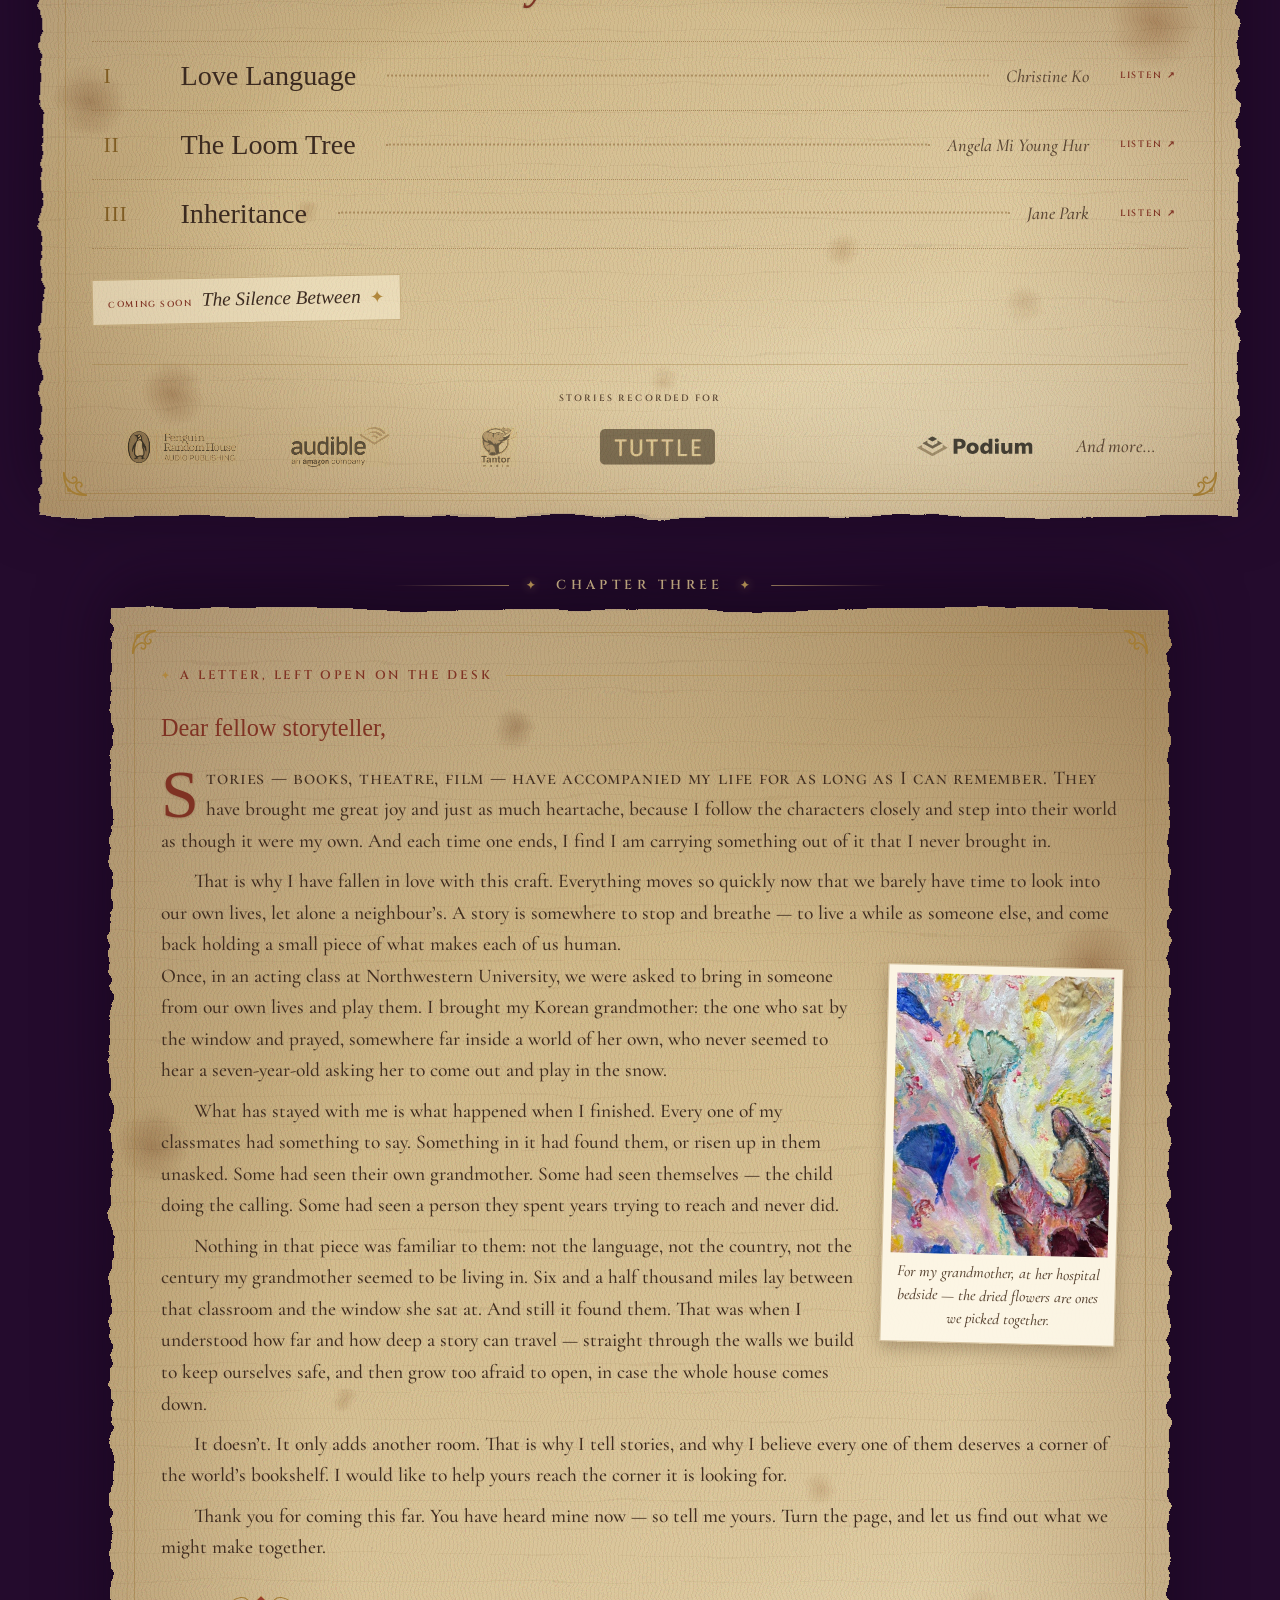
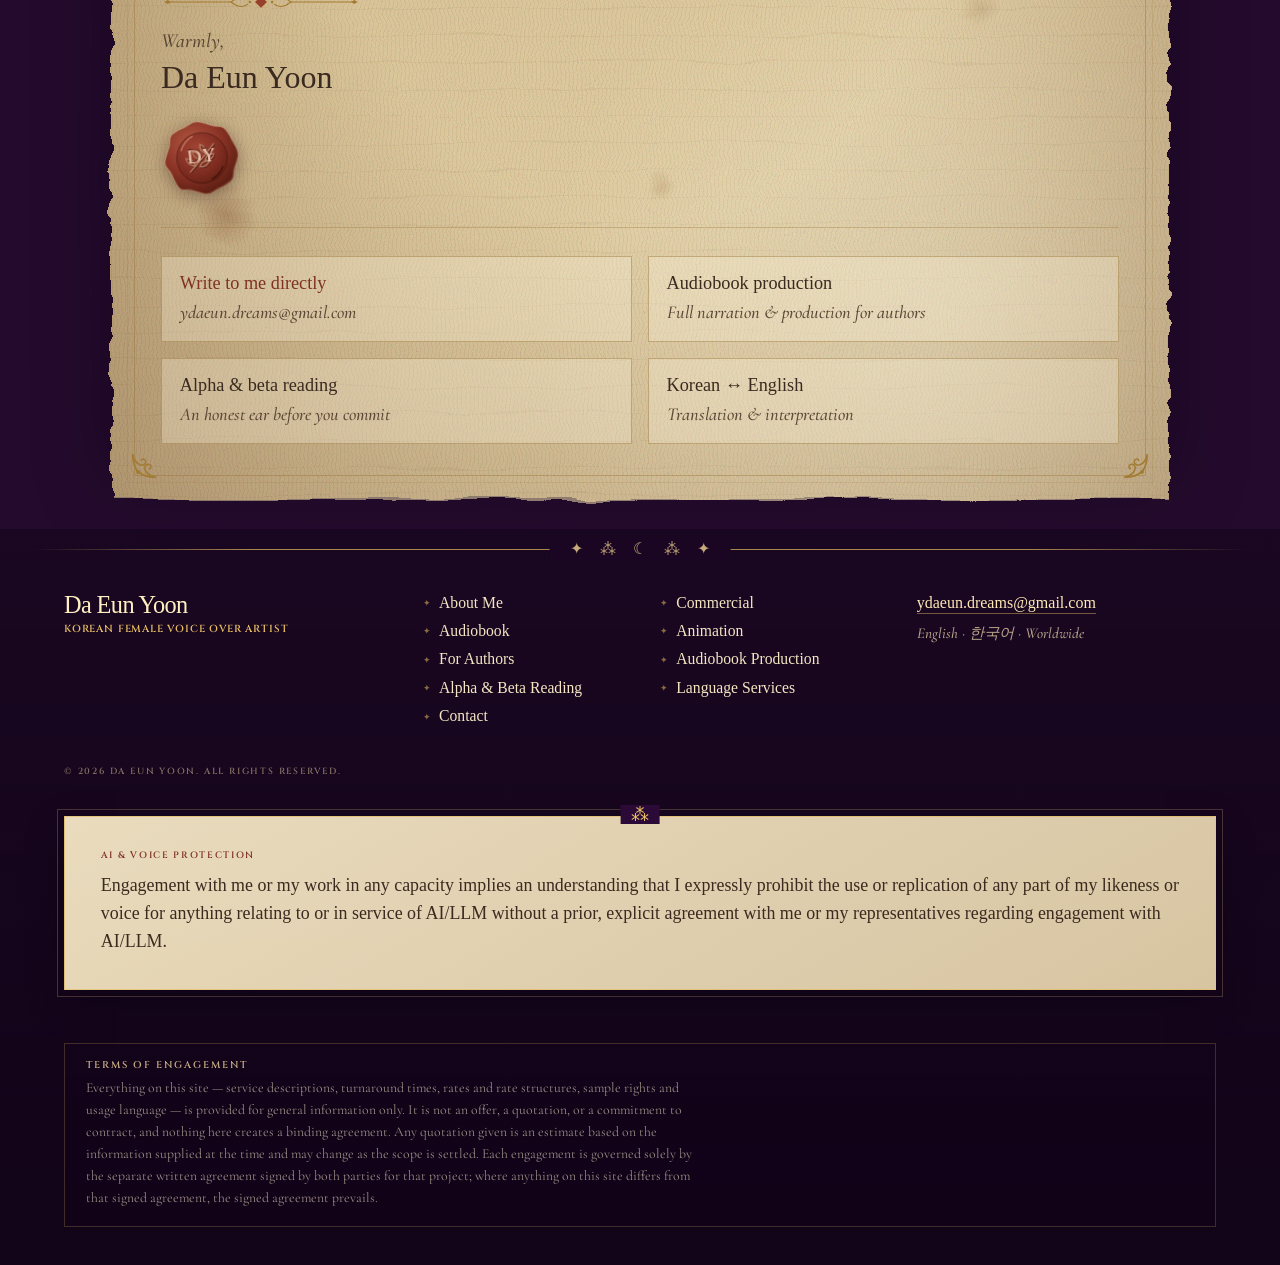
==== commit 344210bd: "Let her say hello in her own voice The opening button has been playing the commercial demo since the" ====
--- a/index.html
+++ b/index.html
@@ -88,7 +88,7 @@
       <p class="opening-intro">Come in and make yourself comfortable. Press play, and let me say hello in my own voice.</p>
       <button class="opening-button" type="button" data-curtain-open><span class="play-glyph">▶</span><span><small>Press play</small>Let the story begin</span></button>
       <button class="opening-skip" type="button" data-curtain-skip>Or slip in quietly <span>→</span></button>
-      <audio data-opening-audio preload="none" src="assets/audio/commercial-english.mp3"></audio>
+      <audio data-opening-audio preload="none" src="assets/audio/opening-introduction.m4a" data-fallback="assets/audio/commercial-english.mp3"></audio>
     </div>
   </div>
   <button class="opening-audio-stop" type="button" data-opening-stop hidden><span>■</span> Stop voice</button>
--- a/styles.css
+++ b/styles.css
@@ -11,9 +11,9 @@
   --leaf: #e8d5ad;          /* parchment body        */
   --leaf-lit: #f5e7c6;      /* where the light falls */
   --sepia: #3b2a20;         /* iron-gall ink         */
-  --sepia-soft: #6d5641;    /* faded ink             */
+  --sepia-soft: #5a4634;    /* faded ink             */
   --sepia-read: #402d20;    /* ink at reading size   */
-  --rubric: #98402f;        /* rubricated red        */
+  --rubric: #7f3223;        /* rubricated red        */
   --gilt: #b1873c;
   --gilt-lit: #e6c37c;
   --gilt-deep: #7f5c22;
@@ -2415,3 +2415,102 @@
   .site-terms { padding: .95rem 1.05rem; }
   .site-terms p { font-size: .86rem; }
 }
+
+/* ==========================================================================
+   MOBILE RENDER BUDGET
+   Every expensive thing on this site was running identically at 375px and
+   2560px: the SVG deckle filter, a fourteen-layer blended parchment, two
+   fixed full-viewport layers. A phone GPU rasterises feTurbulence orders of
+   magnitude slower than a laptop's. Below 760px the page keeps its colour
+   and its ornament and gives up the effects nobody can see at that size.
+   ========================================================================== */
+@media (max-width: 760px) {
+  /* the torn edge costs a full filter pass per sheet; a soft shadow reads
+     almost the same at this width */
+  .tale-paper,
+  .tale-sheet > .tale-paper {
+    filter: drop-shadow(0 10px 18px rgba(14, 2, 20, .45));
+  }
+
+  /* fourteen layers and thirteen blend passes collapse to two */
+  .tale-paper {
+    background-image:
+      radial-gradient(ellipse 58% 42% at 22% 12%, rgba(255, 250, 230, .6), transparent 66%),
+      linear-gradient(150deg, #eeddb4, #e2cda1 40%, #d5bd8c 74%, #e4d2ab);
+    background-blend-mode: soft-light, normal;
+  }
+
+  .tale-paper::after { display: none; }
+  .tale-paper::before { display: none; }
+
+  /* the photograph under an .86 gradient is invisible on a phone and is the
+     classic iOS scroll-repaint cost. The layer stays fixed — the footer
+     shows through it — but it is paint-only now. */
+  main::before {
+    background: linear-gradient(168deg, rgba(34, 10, 44, .88), rgba(84, 42, 100, .7) 44%, rgba(26, 10, 38, .9)), var(--dusk);
+  }
+}
+
+@media (max-width: 600px) {
+  /* thirty-one fixed compositor layers is a lot to hold for a starfield */
+  .night-sky i:nth-child(n + 14) { display: none; }
+}
+
+/* --- Small caps that people actually have to read ------------------------
+   The rubricated headings run at 11px uppercase with .22em tracking. On a
+   phone that is small enough that the old red sat at 3.7:1 against the
+   darkest part of the parchment — legible on a desk, not on a train. The
+   colours above carry most of the fix; this gives the letters a little more
+   body to be read at arm's length. Gilt is left alone: every use of it is a
+   flourish, not something anyone has to read.
+   ------------------------------------------------------------------------ */
+@media (max-width: 760px) {
+  .tale-rubric {
+    font-size: .78rem;
+    letter-spacing: .17em;
+  }
+  .ai-protection > span,
+  .site-terms > span {
+    font-size: .68rem;
+    letter-spacing: .14em;
+  }
+  .tale-marginalia span,
+  .tale-shelf b {
+    font-size: .64rem;
+    letter-spacing: .14em;
+  }
+}
+
+/* --- About, on a phone: the film before the story ------------------------
+   Side by side, the story reads left and the film sits beside it. Stacked,
+   that puts six paragraphs between a visitor and the one thing on the page
+   that shows her. The leaf holding the film comes first instead, so the
+   order is: the film, where the voice travelled, then the long story for
+   whoever wants it. The DOM keeps the story first, which is the order a
+   screen reader should hear it in.
+   ------------------------------------------------------------------------ */
+@media (max-width: 760px) {
+  .page-about .tale-spread .tale-leaf-recto { order: -1; }
+}
+
+/* --- Grids that actually collapse ---------------------------------------
+   Seven of these grids carry their column count as an inline style/attribute
+   — style="--cols: 4" and the like — written onto the element in the HTML.
+   An inline declaration outranks any stylesheet rule, so the --cols: 1 this
+   file has always set for phones never once applied: a four-column grid was
+   still four columns at 375px, about eighty pixels a column.
+
+   Setting grid-template-columns outright sidesteps it. Nothing inline sets
+   that property, so this wins, whatever --cols happens to say.
+   ------------------------------------------------------------------------ */
+@media (min-width: 761px) and (max-width: 980px) {
+  .tale-cards, .tale-columns { grid-template-columns: repeat(2, minmax(0, 1fr)); }
+  .tale-dl { grid-template-columns: repeat(2, minmax(0, 1fr)); }
+}
+
+@media (max-width: 760px) {
+  .tale-cards,
+  .tale-columns,
+  .tale-dl { grid-template-columns: minmax(0, 1fr); }
+  .tale-scraps { grid-template-columns: repeat(2, minmax(0, 1fr)); }
+}
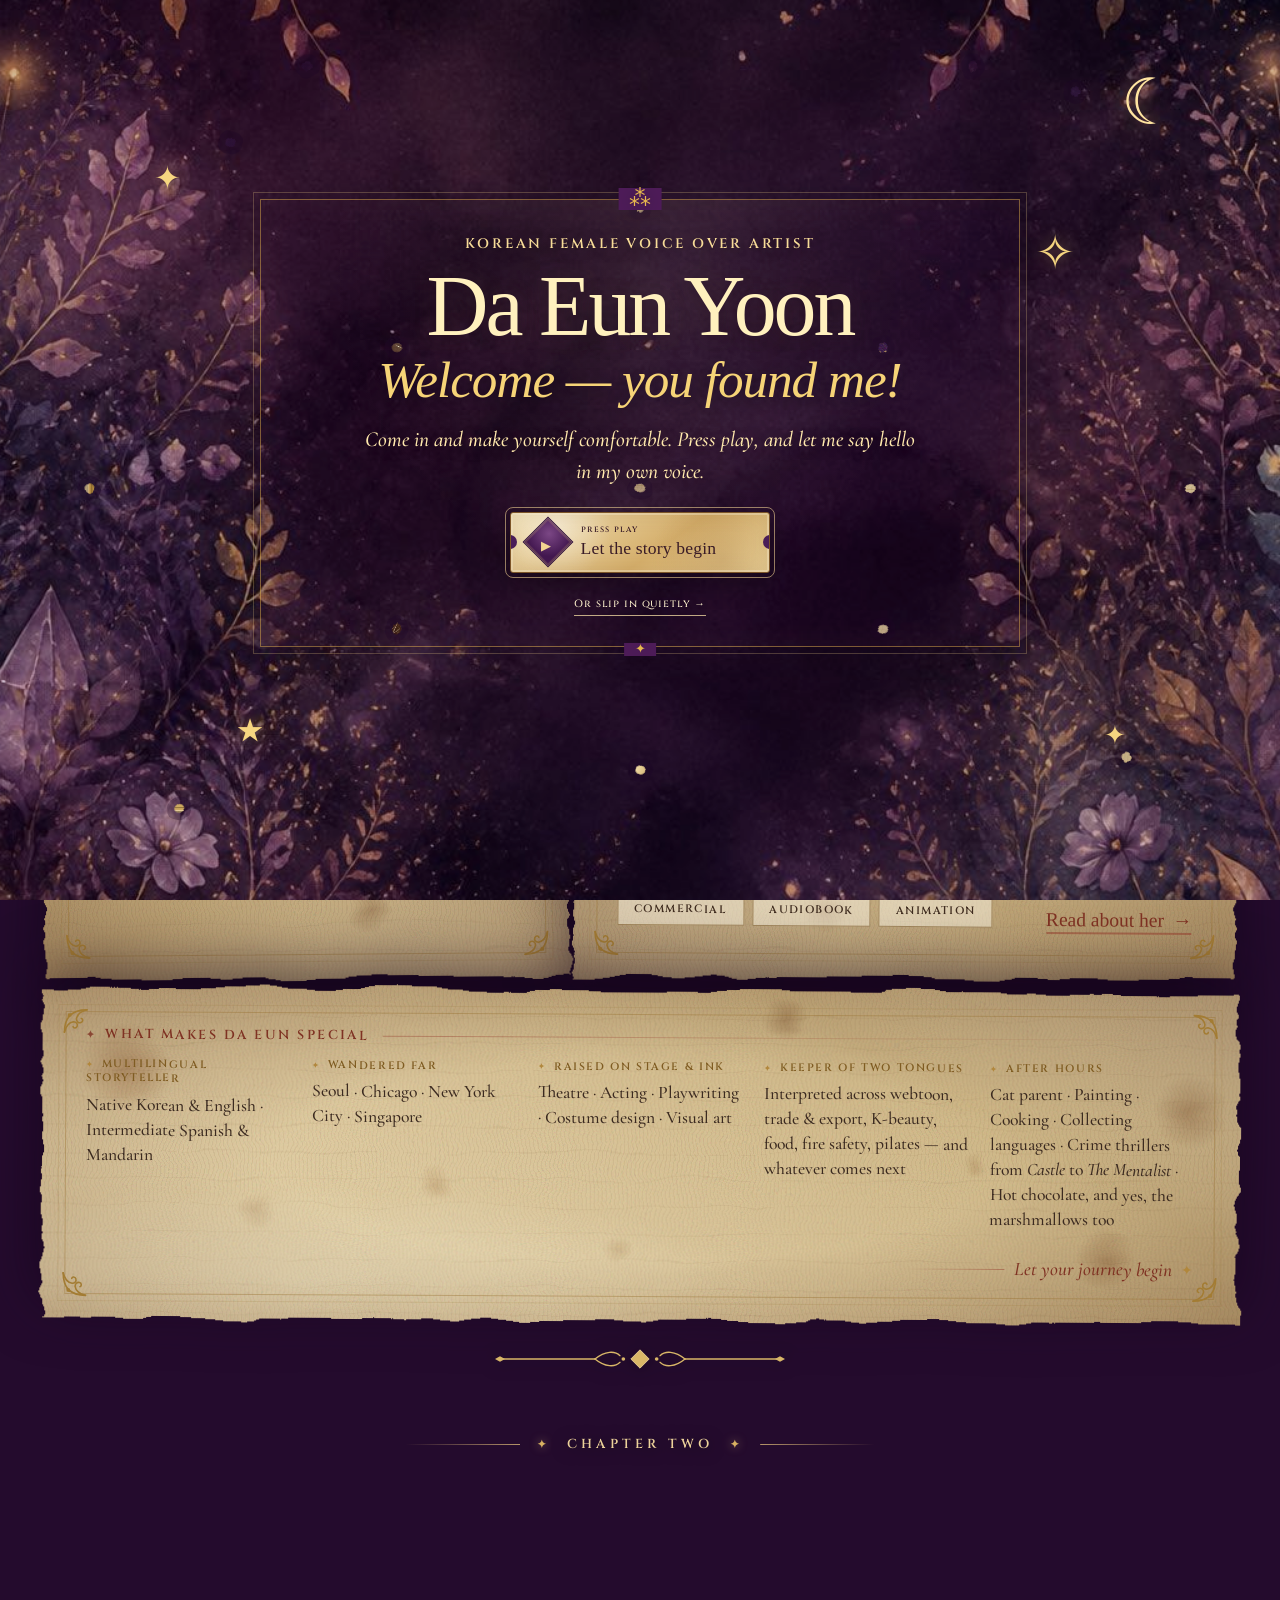
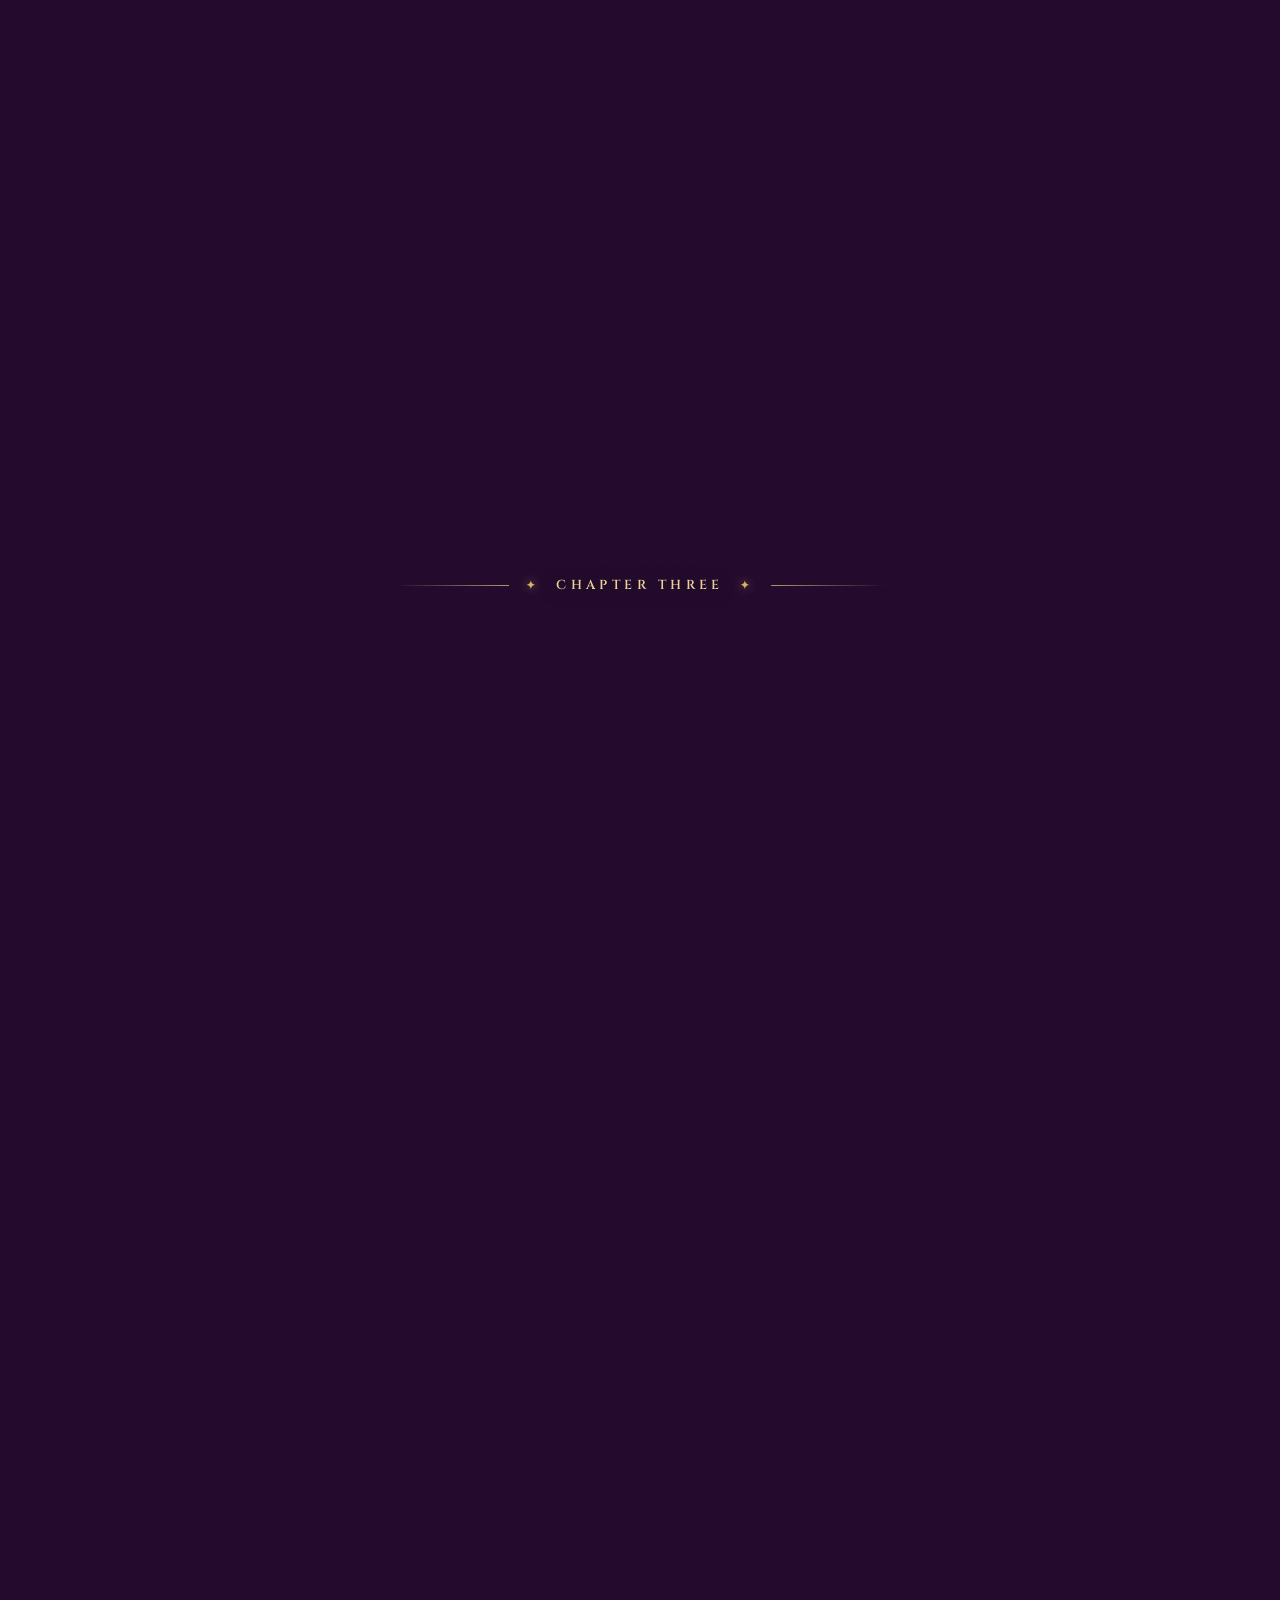
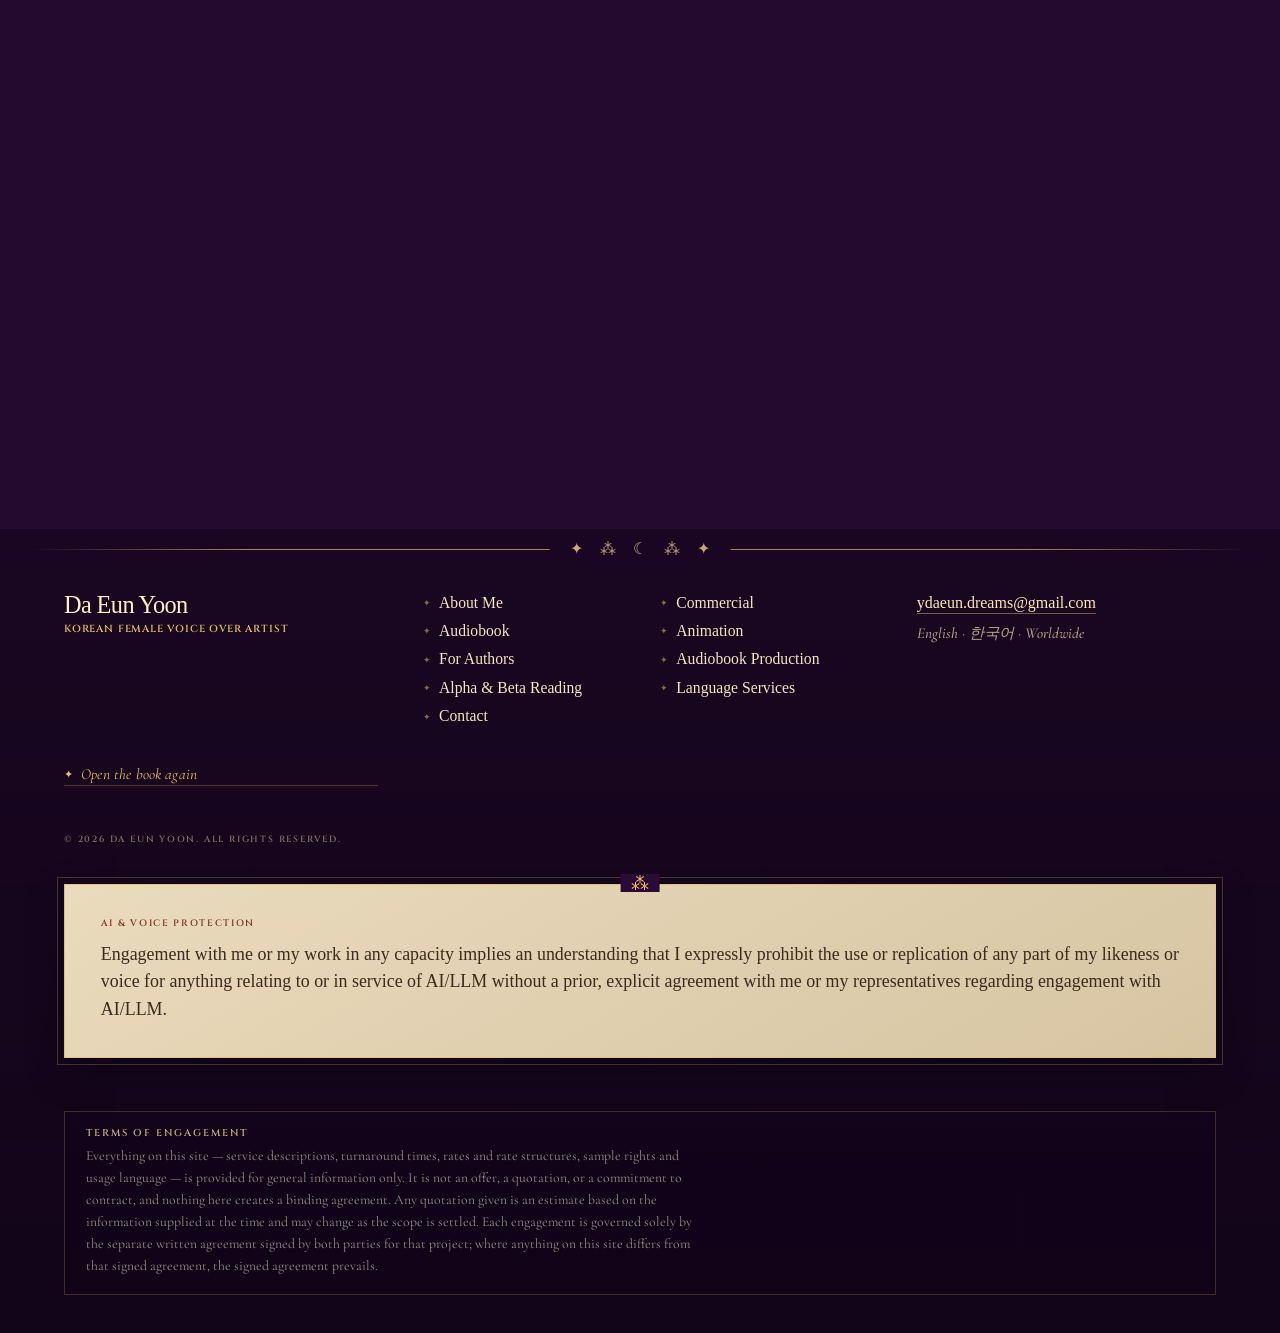
==== commit bb80039b: "Leave a way back to the first page The opening plays once a session, which is right — nobody wants t" ====
--- a/index.html
+++ b/index.html
@@ -311,7 +311,7 @@
     </section>
   </main>
 
-  <footer class="site-footer"><div><a class="brand footer-brand" href="index.html"><span>Da Eun Yoon</span><small>Korean Female Voice Over Artist</small></a></div><div class="footer-nav"><a href="about.html">About Me</a><a href="commercial.html">Commercial</a><a href="audiobook.html">Audiobook</a><a href="animation.html">Animation</a><a href="authors.html">For Authors</a><a href="audiobook-production.html">Audiobook Production</a><a href="alpha-beta-reading.html">Alpha &amp; Beta Reading</a><a href="language-services.html">Language Services</a><a href="contact.html">Contact</a></div><div class="footer-contact"><a href="mailto:ydaeun.dreams@gmail.com">ydaeun.dreams@gmail.com</a><p>English · 한국어 · Worldwide</p></div><p class="legal">© <span data-year></span> Da Eun Yoon. All rights reserved.</p><div class="ai-protection" role="note" aria-label="AI and voice protection notice"><span>AI &amp; Voice Protection</span><p>Engagement with me or my work in any capacity implies an understanding that I expressly prohibit the use or replication of any part of my likeness or voice for anything relating to or in service of AI/LLM without a prior, explicit agreement with me or my representatives regarding engagement with AI/LLM.</p></div><div class="site-terms" role="note" aria-label="Terms notice">
+  <footer class="site-footer"><div><a class="brand footer-brand" href="index.html"><span>Da Eun Yoon</span><small>Korean Female Voice Over Artist</small></a></div><div class="footer-nav"><a href="about.html">About Me</a><a href="commercial.html">Commercial</a><a href="audiobook.html">Audiobook</a><a href="animation.html">Animation</a><a href="authors.html">For Authors</a><a href="audiobook-production.html">Audiobook Production</a><a href="alpha-beta-reading.html">Alpha &amp; Beta Reading</a><a href="language-services.html">Language Services</a><a href="contact.html">Contact</a></div><div class="footer-contact"><a href="mailto:ydaeun.dreams@gmail.com">ydaeun.dreams@gmail.com</a><p>English · 한국어 · Worldwide</p></div><button class="footer-replay" type="button" data-replay-opening><i aria-hidden="true">✦</i> Open the book again</button><p class="legal">© <span data-year></span> Da Eun Yoon. All rights reserved.</p><div class="ai-protection" role="note" aria-label="AI and voice protection notice"><span>AI &amp; Voice Protection</span><p>Engagement with me or my work in any capacity implies an understanding that I expressly prohibit the use or replication of any part of my likeness or voice for anything relating to or in service of AI/LLM without a prior, explicit agreement with me or my representatives regarding engagement with AI/LLM.</p></div><div class="site-terms" role="note" aria-label="Terms notice">
       <span>Terms of Engagement</span>
       <p>Everything on this site — service descriptions, turnaround times, rates and rate structures, sample rights and usage language — is provided for general information only. It is not an offer, a quotation, or a commitment to contract, and nothing here creates a binding agreement. Any quotation given is an estimate based on the information supplied at the time and may change as the scope is settled. Each engagement is governed solely by the separate written agreement signed by both parties for that project; where anything on this site differs from that signed agreement, the signed agreement prevails.</p>
     </div></footer>
--- a/styles.css
+++ b/styles.css
@@ -2514,3 +2514,44 @@
   .tale-dl { grid-template-columns: minmax(0, 1fr); }
   .tale-scraps { grid-template-columns: repeat(2, minmax(0, 1fr)); }
 }
+
+/* --- Reopening the cover -------------------------------------------------
+   The opening plays once a session, which is right — nobody wants the same
+   curtain every time they click a link. But a visitor who arrived mid-visit,
+   or who wants to hear her say hello again, had no way back to it. This sits
+   quietly under the footer contact, in the same voice as the rest of the
+   book, and puts the cover back where it started.
+   ------------------------------------------------------------------------ */
+.footer-replay {
+  display: inline-flex;
+  align-items: center;
+  gap: .5rem;
+  margin: 0 0 .55rem;
+  padding: 0;
+  border: 0;
+  border-bottom: 1px solid rgba(231, 189, 98, .28);
+  background: none;
+  color: var(--story-gold);
+  font: italic 400 clamp(.94rem, 1.2vw, 1.06rem)/1.3 var(--hand);
+  letter-spacing: .01em;
+  cursor: pointer;
+  transition: color .25s ease, border-color .25s ease, gap .25s ease;
+}
+.footer-replay i {
+  color: var(--gilt-lit);
+  font-size: .72em;
+  font-style: normal;
+  transition: transform .35s ease;
+}
+.footer-replay:hover,
+.footer-replay:focus-visible {
+  gap: .72rem;
+  color: var(--story-cream);
+  border-bottom-color: rgba(255, 240, 194, .55);
+}
+.footer-replay:hover i,
+.footer-replay:focus-visible i { transform: rotate(90deg); }
+
+@media (max-width: 760px) {
+  .footer-replay { font-size: 1rem; margin-bottom: .7rem; }
+}
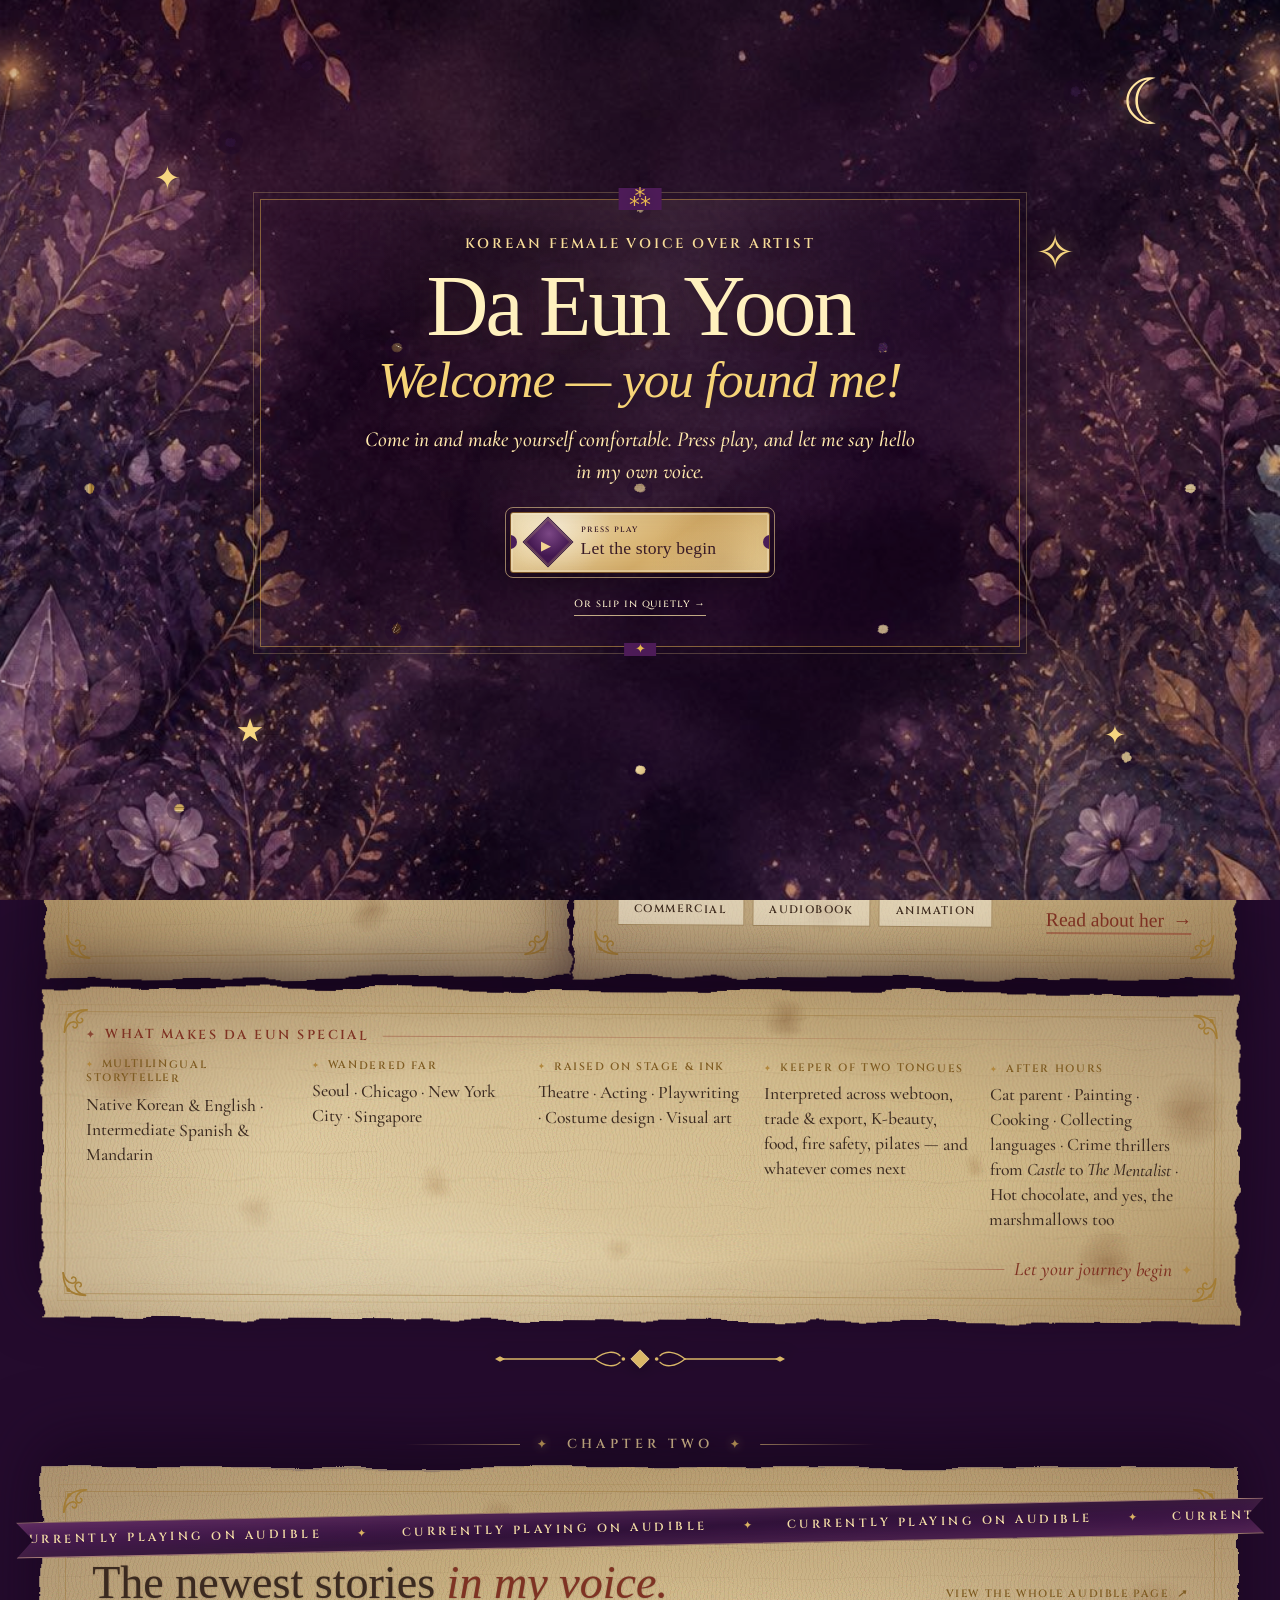
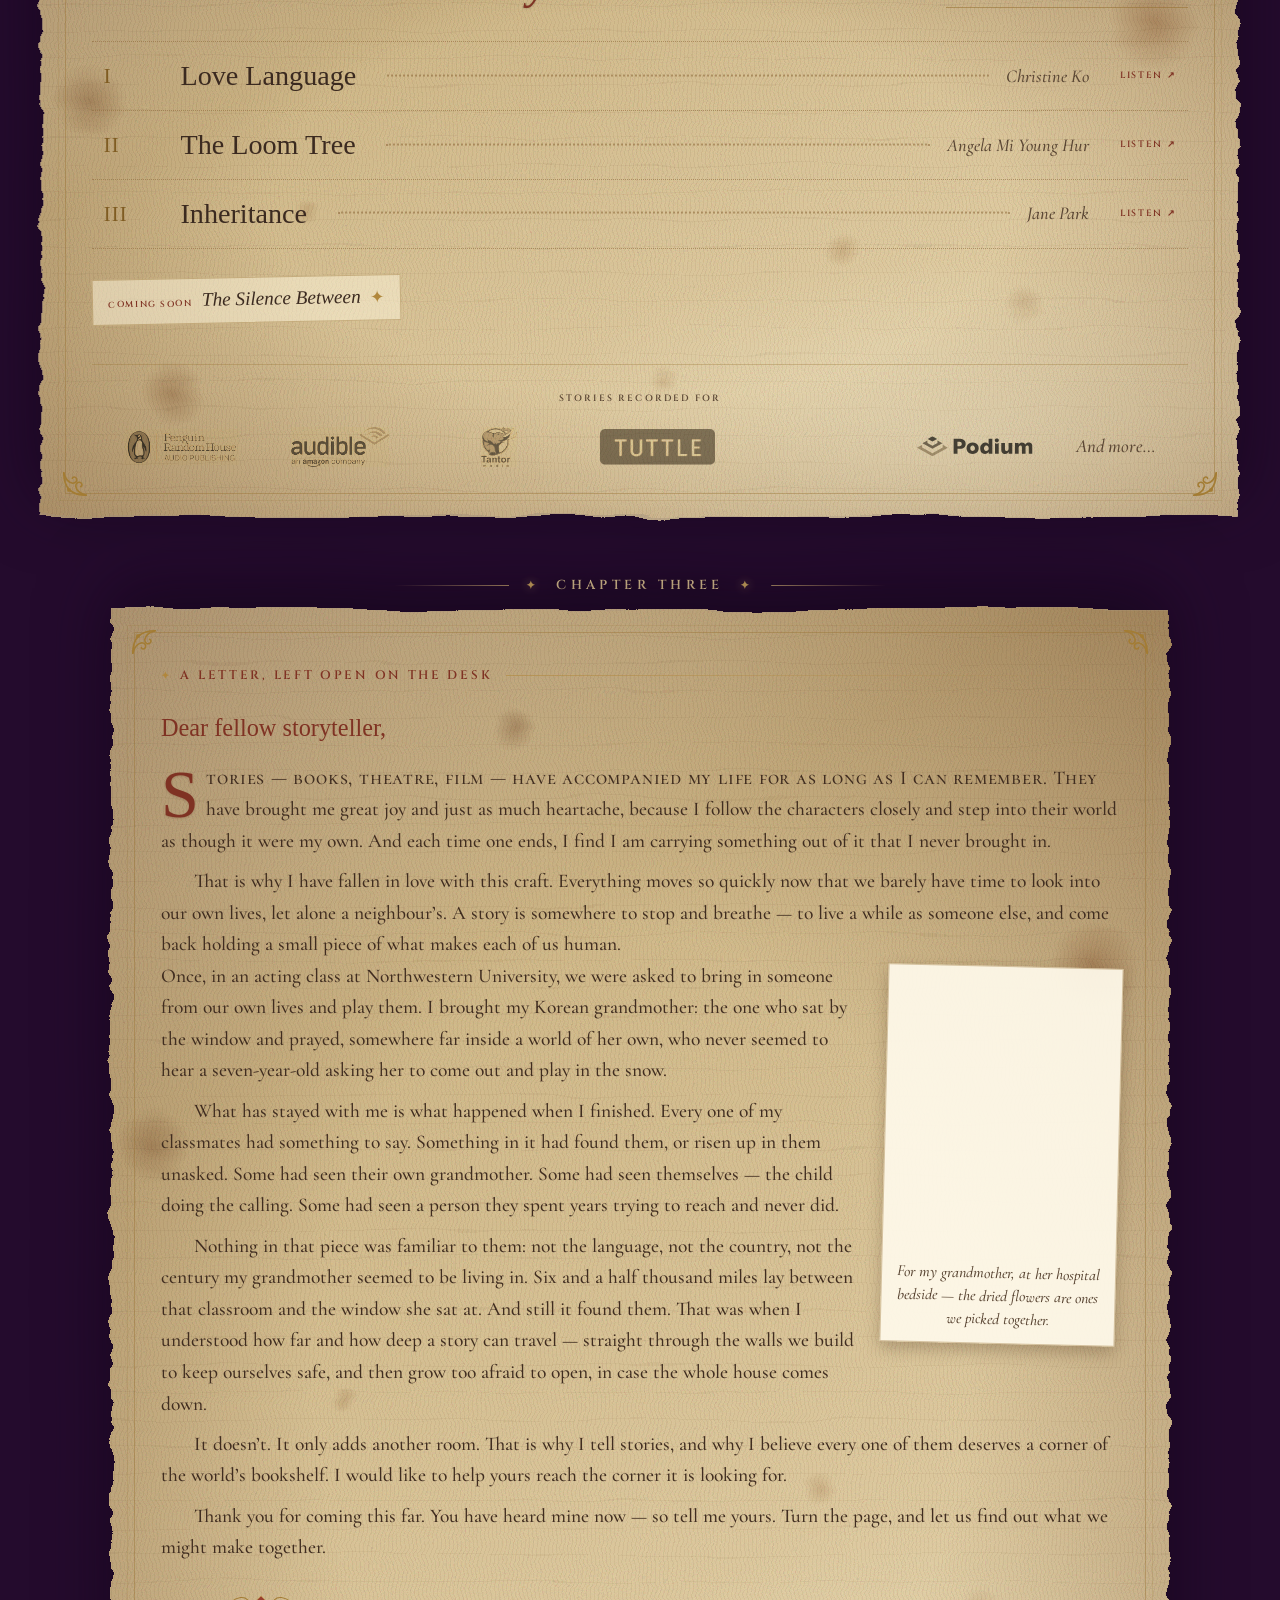
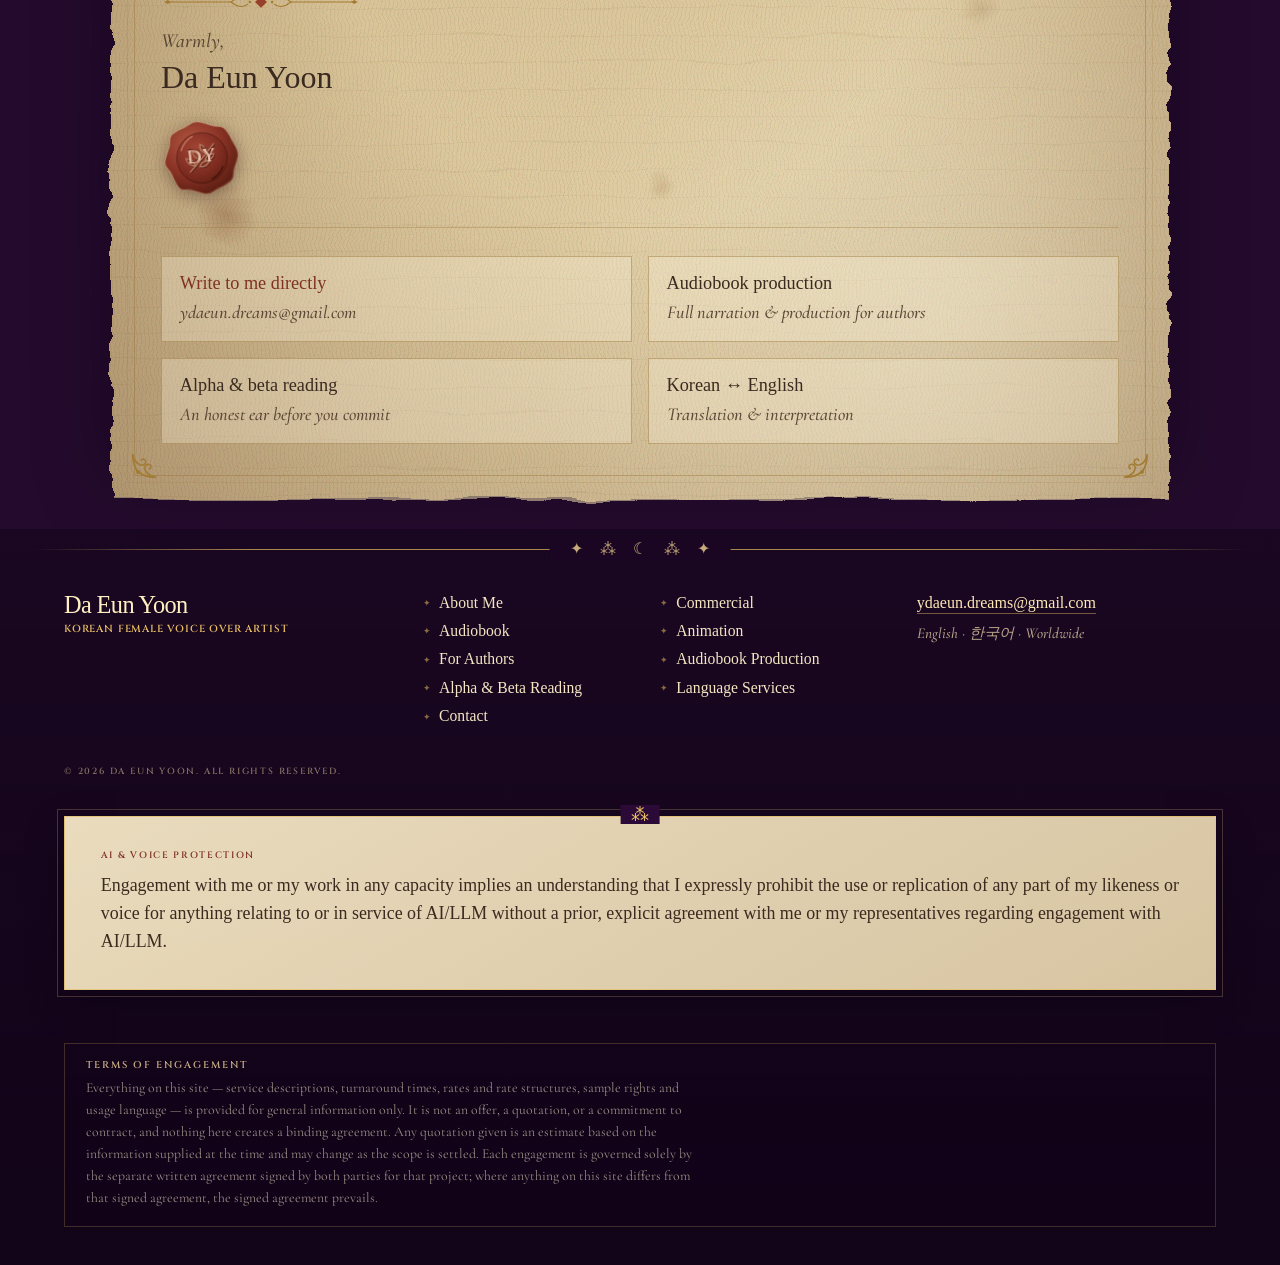
==== commit 802f4ad8: "Move the way back up where it can be found The footer was the wrong place for it. Four thousand pixe" ====
--- a/index.html
+++ b/index.html
@@ -95,6 +95,7 @@
 
   <header class="site-header">
     <a class="brand" href="index.html" aria-label="Da Eun Yoon home"><span>Da Eun Yoon</span><small>Korean Female Voice Over Artist</small></a>
+    <button class="header-replay" type="button" data-replay-opening aria-label="Open the book again from the first page" title="Open the book again"><i aria-hidden="true">✦</i><span>Open the book again</span></button>
     <button class="menu-toggle" type="button" aria-label="Open menu" aria-expanded="false" aria-controls="site-nav" data-menu-toggle><span></span><span></span></button>
     <nav id="site-nav" class="site-nav" aria-label="Main navigation" data-menu>
       <a class="active" href="index.html">Home</a>
@@ -311,7 +312,7 @@
     </section>
   </main>
 
-  <footer class="site-footer"><div><a class="brand footer-brand" href="index.html"><span>Da Eun Yoon</span><small>Korean Female Voice Over Artist</small></a></div><div class="footer-nav"><a href="about.html">About Me</a><a href="commercial.html">Commercial</a><a href="audiobook.html">Audiobook</a><a href="animation.html">Animation</a><a href="authors.html">For Authors</a><a href="audiobook-production.html">Audiobook Production</a><a href="alpha-beta-reading.html">Alpha &amp; Beta Reading</a><a href="language-services.html">Language Services</a><a href="contact.html">Contact</a></div><div class="footer-contact"><a href="mailto:ydaeun.dreams@gmail.com">ydaeun.dreams@gmail.com</a><p>English · 한국어 · Worldwide</p></div><button class="footer-replay" type="button" data-replay-opening><i aria-hidden="true">✦</i> Open the book again</button><p class="legal">© <span data-year></span> Da Eun Yoon. All rights reserved.</p><div class="ai-protection" role="note" aria-label="AI and voice protection notice"><span>AI &amp; Voice Protection</span><p>Engagement with me or my work in any capacity implies an understanding that I expressly prohibit the use or replication of any part of my likeness or voice for anything relating to or in service of AI/LLM without a prior, explicit agreement with me or my representatives regarding engagement with AI/LLM.</p></div><div class="site-terms" role="note" aria-label="Terms notice">
+  <footer class="site-footer"><div><a class="brand footer-brand" href="index.html"><span>Da Eun Yoon</span><small>Korean Female Voice Over Artist</small></a></div><div class="footer-nav"><a href="about.html">About Me</a><a href="commercial.html">Commercial</a><a href="audiobook.html">Audiobook</a><a href="animation.html">Animation</a><a href="authors.html">For Authors</a><a href="audiobook-production.html">Audiobook Production</a><a href="alpha-beta-reading.html">Alpha &amp; Beta Reading</a><a href="language-services.html">Language Services</a><a href="contact.html">Contact</a></div><div class="footer-contact"><a href="mailto:ydaeun.dreams@gmail.com">ydaeun.dreams@gmail.com</a><p>English · 한국어 · Worldwide</p></div><p class="legal">© <span data-year></span> Da Eun Yoon. All rights reserved.</p><div class="ai-protection" role="note" aria-label="AI and voice protection notice"><span>AI &amp; Voice Protection</span><p>Engagement with me or my work in any capacity implies an understanding that I expressly prohibit the use or replication of any part of my likeness or voice for anything relating to or in service of AI/LLM without a prior, explicit agreement with me or my representatives regarding engagement with AI/LLM.</p></div><div class="site-terms" role="note" aria-label="Terms notice">
       <span>Terms of Engagement</span>
       <p>Everything on this site — service descriptions, turnaround times, rates and rate structures, sample rights and usage language — is provided for general information only. It is not an offer, a quotation, or a commitment to contract, and nothing here creates a binding agreement. Any quotation given is an estimate based on the information supplied at the time and may change as the scope is settled. Each engagement is governed solely by the separate written agreement signed by both parties for that project; where anything on this site differs from that signed agreement, the signed agreement prevails.</p>
     </div></footer>
--- a/styles.css
+++ b/styles.css
@@ -2515,43 +2515,61 @@
   .tale-scraps { grid-template-columns: repeat(2, minmax(0, 1fr)); }
 }
 
+
 /* --- Reopening the cover -------------------------------------------------
    The opening plays once a session, which is right — nobody wants the same
-   curtain every time they click a link. But a visitor who arrived mid-visit,
-   or who wants to hear her say hello again, had no way back to it. This sits
-   quietly under the footer contact, in the same voice as the rest of the
-   book, and puts the cover back where it started.
+   curtain every time they follow a link. This sat in the footer first, four
+   thousand pixels down, where a control nobody can find is the same as no
+   control. It belongs beside the brand: the masthead is the cover of the
+   book, so the way back to the cover goes there.
+
+   margin-right: auto keeps it against the brand — the header is a
+   space-between flex row, and without it a third child would drift into
+   the middle.
    ------------------------------------------------------------------------ */
-.footer-replay {
+.header-replay {
   display: inline-flex;
   align-items: center;
-  gap: .5rem;
-  margin: 0 0 .55rem;
-  padding: 0;
-  border: 0;
-  border-bottom: 1px solid rgba(231, 189, 98, .28);
-  background: none;
+  gap: .45rem;
+  margin: 0 0 0 clamp(.9rem, 2vw, 1.6rem);
+  margin-right: auto;
+  padding: .4rem .78rem;
+  border: 1px solid rgba(231, 189, 98, .34);
+  border-radius: 3px;
+  background: rgba(255, 238, 185, .05);
   color: var(--story-gold);
-  font: italic 400 clamp(.94rem, 1.2vw, 1.06rem)/1.3 var(--hand);
-  letter-spacing: .01em;
+  font: italic 400 .92rem/1 var(--hand);
+  white-space: nowrap;
   cursor: pointer;
-  transition: color .25s ease, border-color .25s ease, gap .25s ease;
-}
-.footer-replay i {
+  transition: color .22s ease, border-color .22s ease, background .22s ease, transform .22s ease;
+}
+.header-replay i {
   color: var(--gilt-lit);
-  font-size: .72em;
+  font-size: .78em;
   font-style: normal;
-  transition: transform .35s ease;
-}
-.footer-replay:hover,
-.footer-replay:focus-visible {
-  gap: .72rem;
+  transition: transform .38s ease;
+}
+.header-replay:hover,
+.header-replay:focus-visible {
+  border-color: rgba(231, 189, 98, .68);
+  background: rgba(255, 238, 185, .12);
   color: var(--story-cream);
-  border-bottom-color: rgba(255, 240, 194, .55);
-}
-.footer-replay:hover i,
-.footer-replay:focus-visible i { transform: rotate(90deg); }
-
-@media (max-width: 760px) {
-  .footer-replay { font-size: 1rem; margin-bottom: .7rem; }
-}
+  transform: translateY(-1px);
+}
+.header-replay:hover i,
+.header-replay:focus-visible i { transform: rotate(90deg); }
+
+/* While the cover is up there is nothing to go back to. */
+.has-opening .header-replay { display: none; }
+
+/* A phone header already holds a name and a menu. The star alone says it,
+   and the aria-label carries the meaning for anyone who cannot see it. */
+@media (max-width: 900px) {
+  .header-replay span { display: none; }
+  .header-replay {
+    margin-left: auto;
+    margin-right: .7rem;
+    padding: .42rem .6rem;
+  }
+  .header-replay i { font-size: 1rem; }
+}
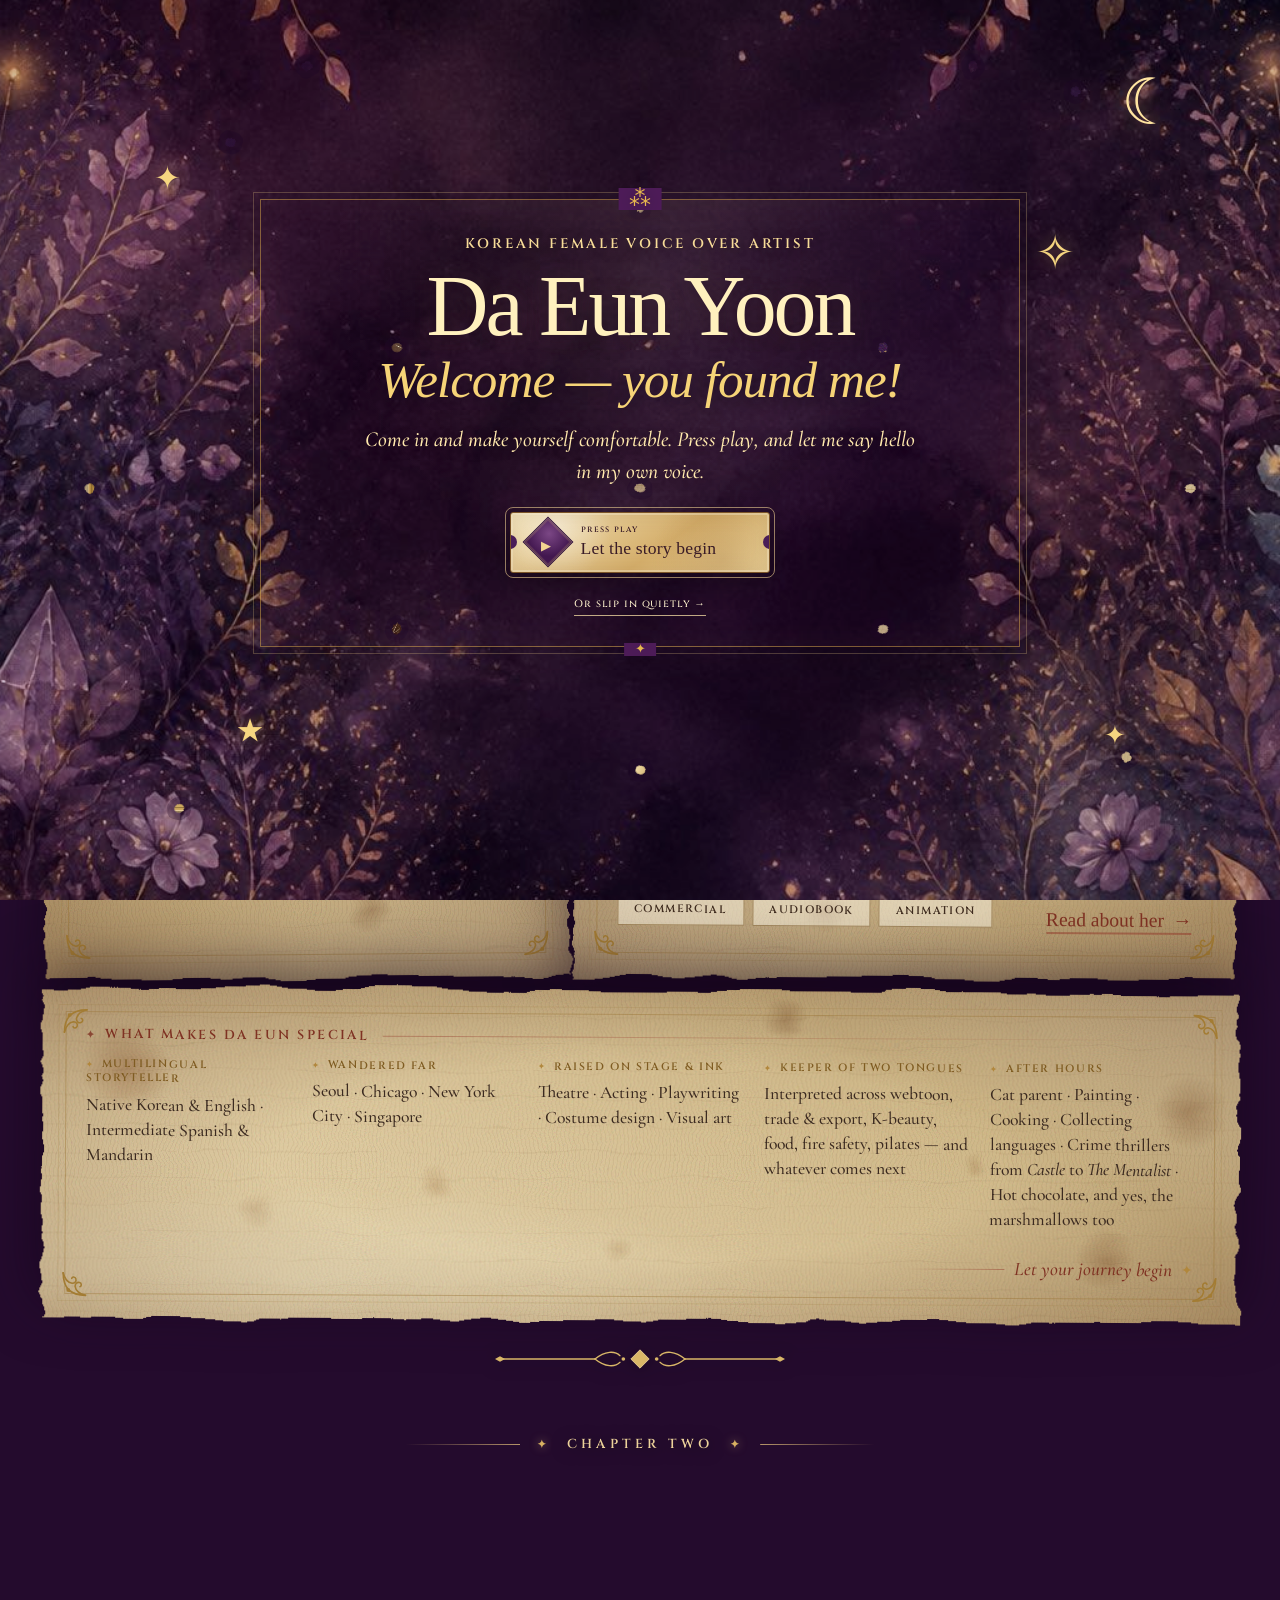
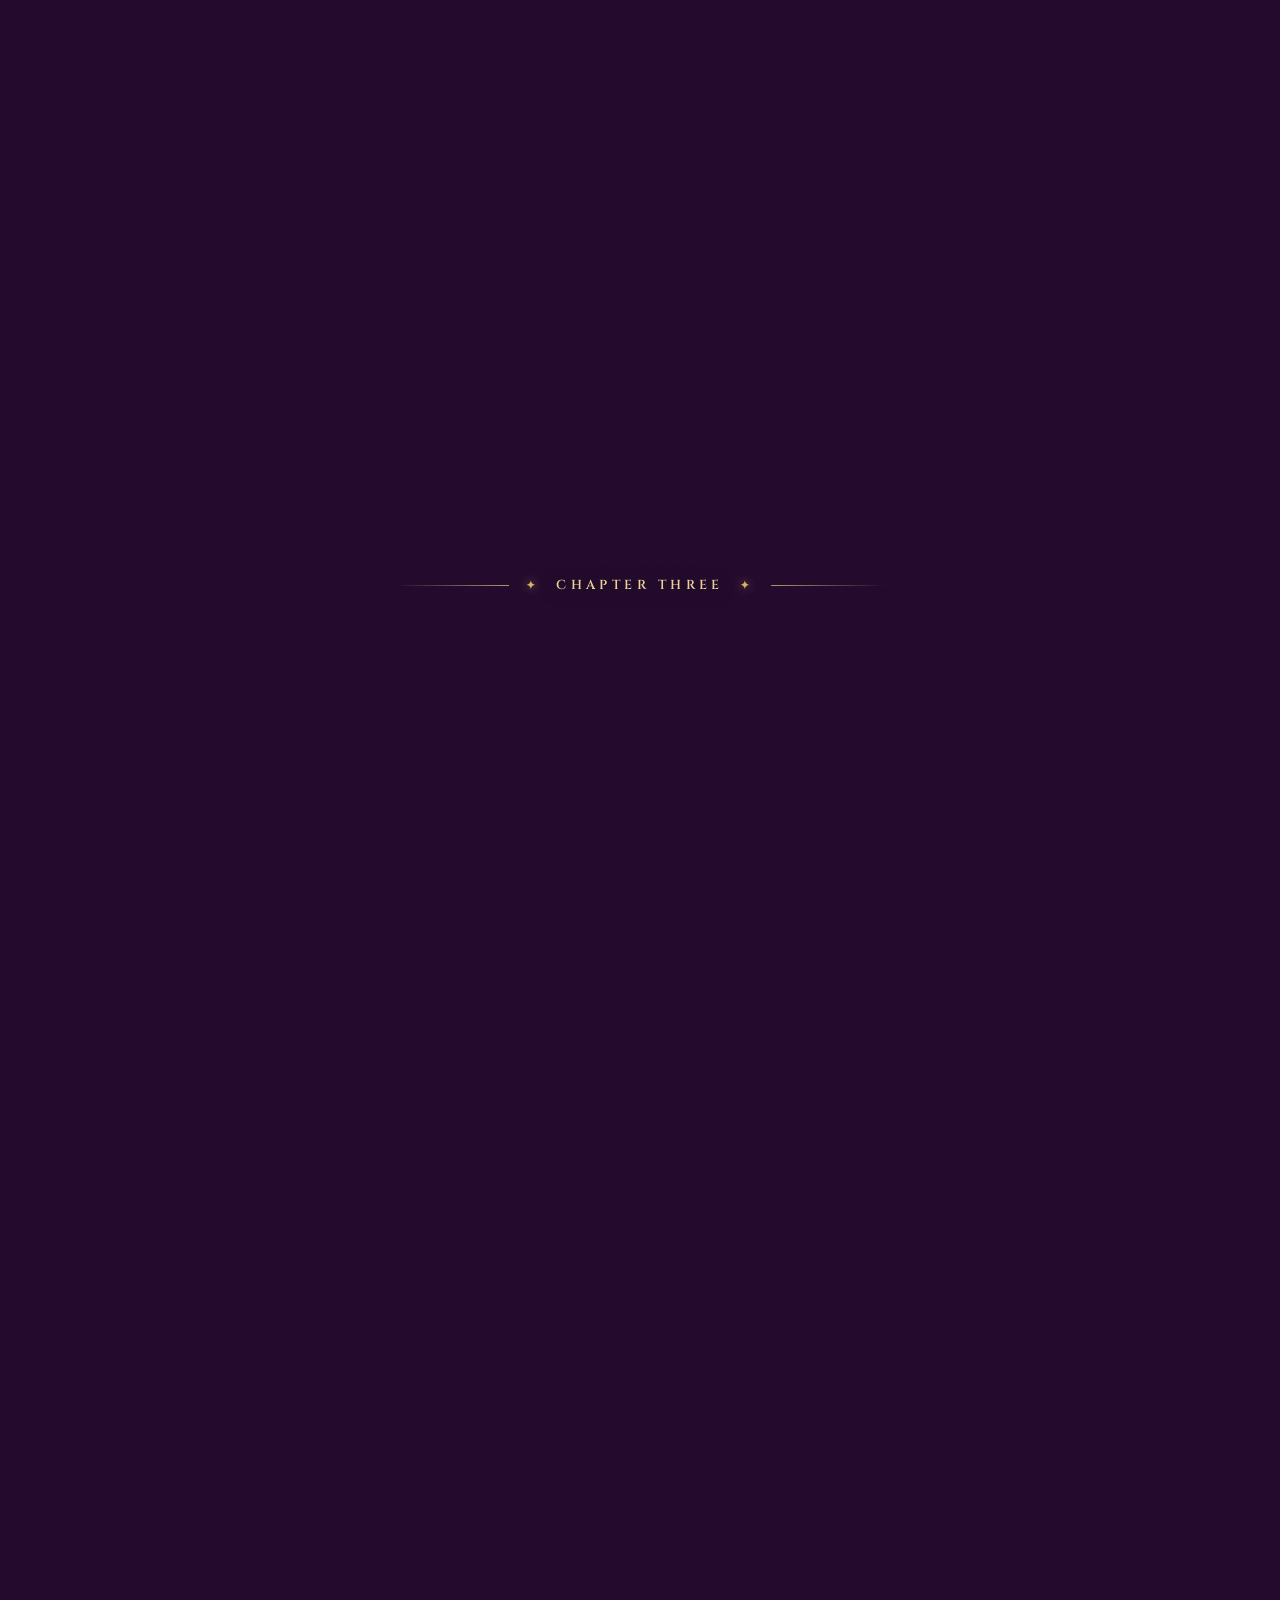
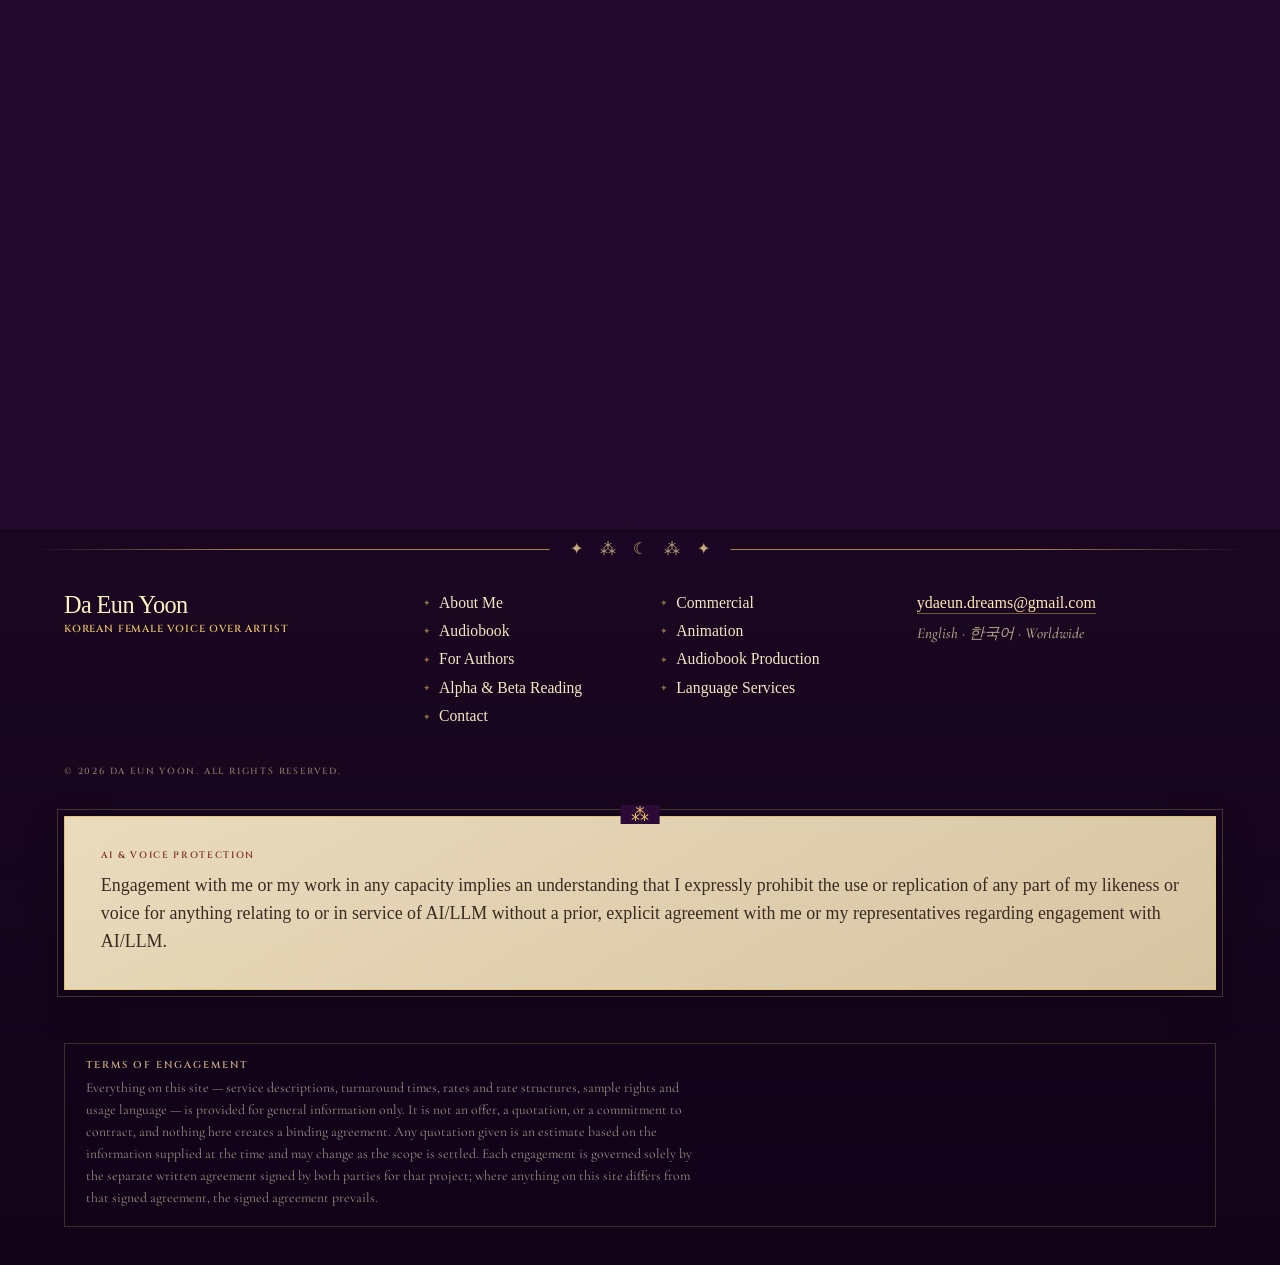
==== commit ff4e374e: "Give the keepsake its real proportions The painting is stored sideways and turned upright by its rot" ====
--- a/index.html
+++ b/index.html
@@ -275,7 +275,7 @@
             <p>Stories — books, theatre, film — have accompanied my life for as long as I can remember. They have brought me great joy and just as much heartache, because I follow the characters closely and step into their world as though it were my own. And each time one ends, I find I am carrying something out of it that I never brought in.</p>
             <p>That is why I have fallen in love with this craft. Everything moves so quickly now that we barely have time to look into our own lives, let alone a neighbour’s. A story is somewhere to stop and breathe — to live a while as someone else, and come back holding a small piece of what makes each of us human.</p>
             <figure class="tale-keepsake">
-              <img src="assets/images/home/grandmother-keepsake.jpg" alt="A painting of Da Eun’s grandmother in a sun hat, reaching up for a ginkgo leaf, made with real dried flowers" width="780" height="1060" loading="lazy" decoding="async">
+              <img src="assets/images/home/grandmother-keepsake.jpg" alt="A painting of Da Eun’s grandmother in a sun hat, reaching up for a ginkgo leaf, made with real dried flowers" width="1060" height="780" loading="lazy" decoding="async">
               <figcaption>For my grandmother, at her hospital bedside — the dried flowers are ones we picked together.</figcaption>
             </figure>
             <p>Once, in an acting class at Northwestern University, we were asked to bring in someone from our own lives and play them. I brought my Korean grandmother: the one who sat by the window and prayed, somewhere far inside a world of her own, who never seemed to hear a seven-year-old asking her to come out and play in the snow.</p>
